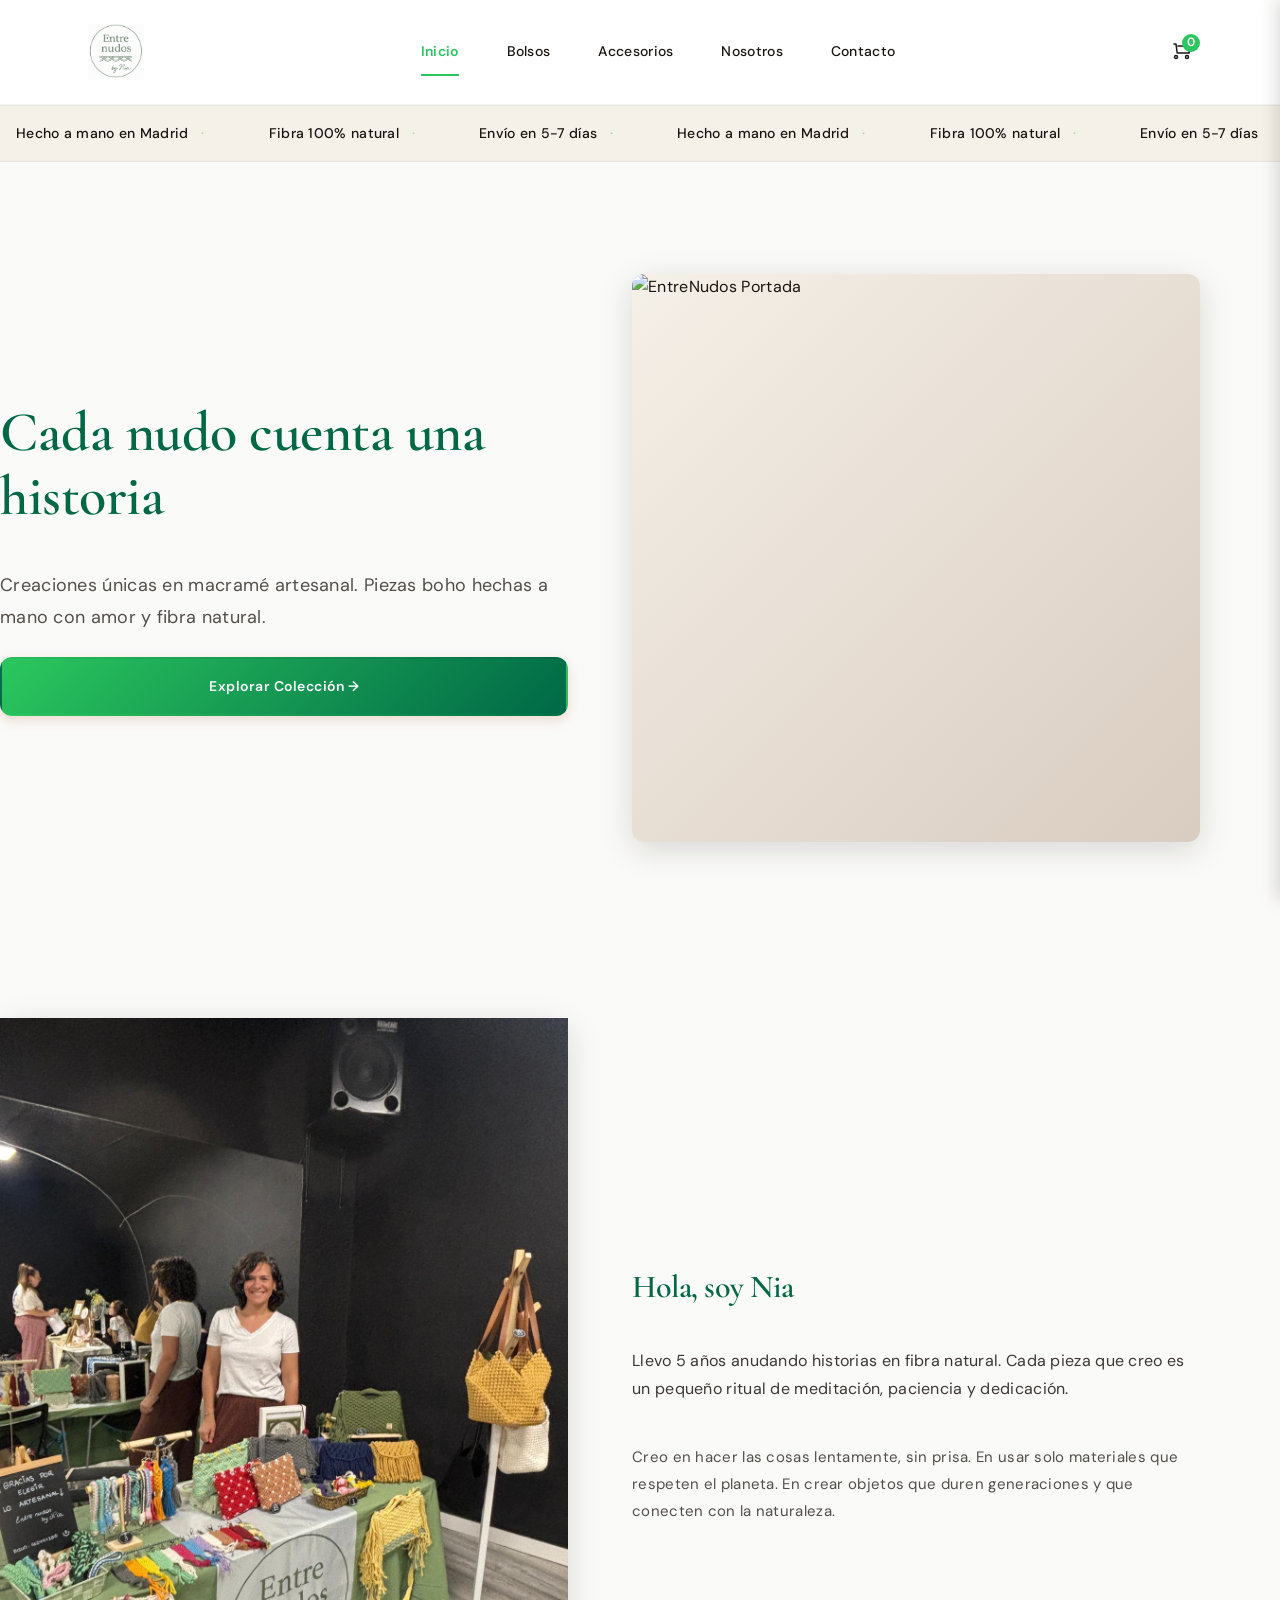
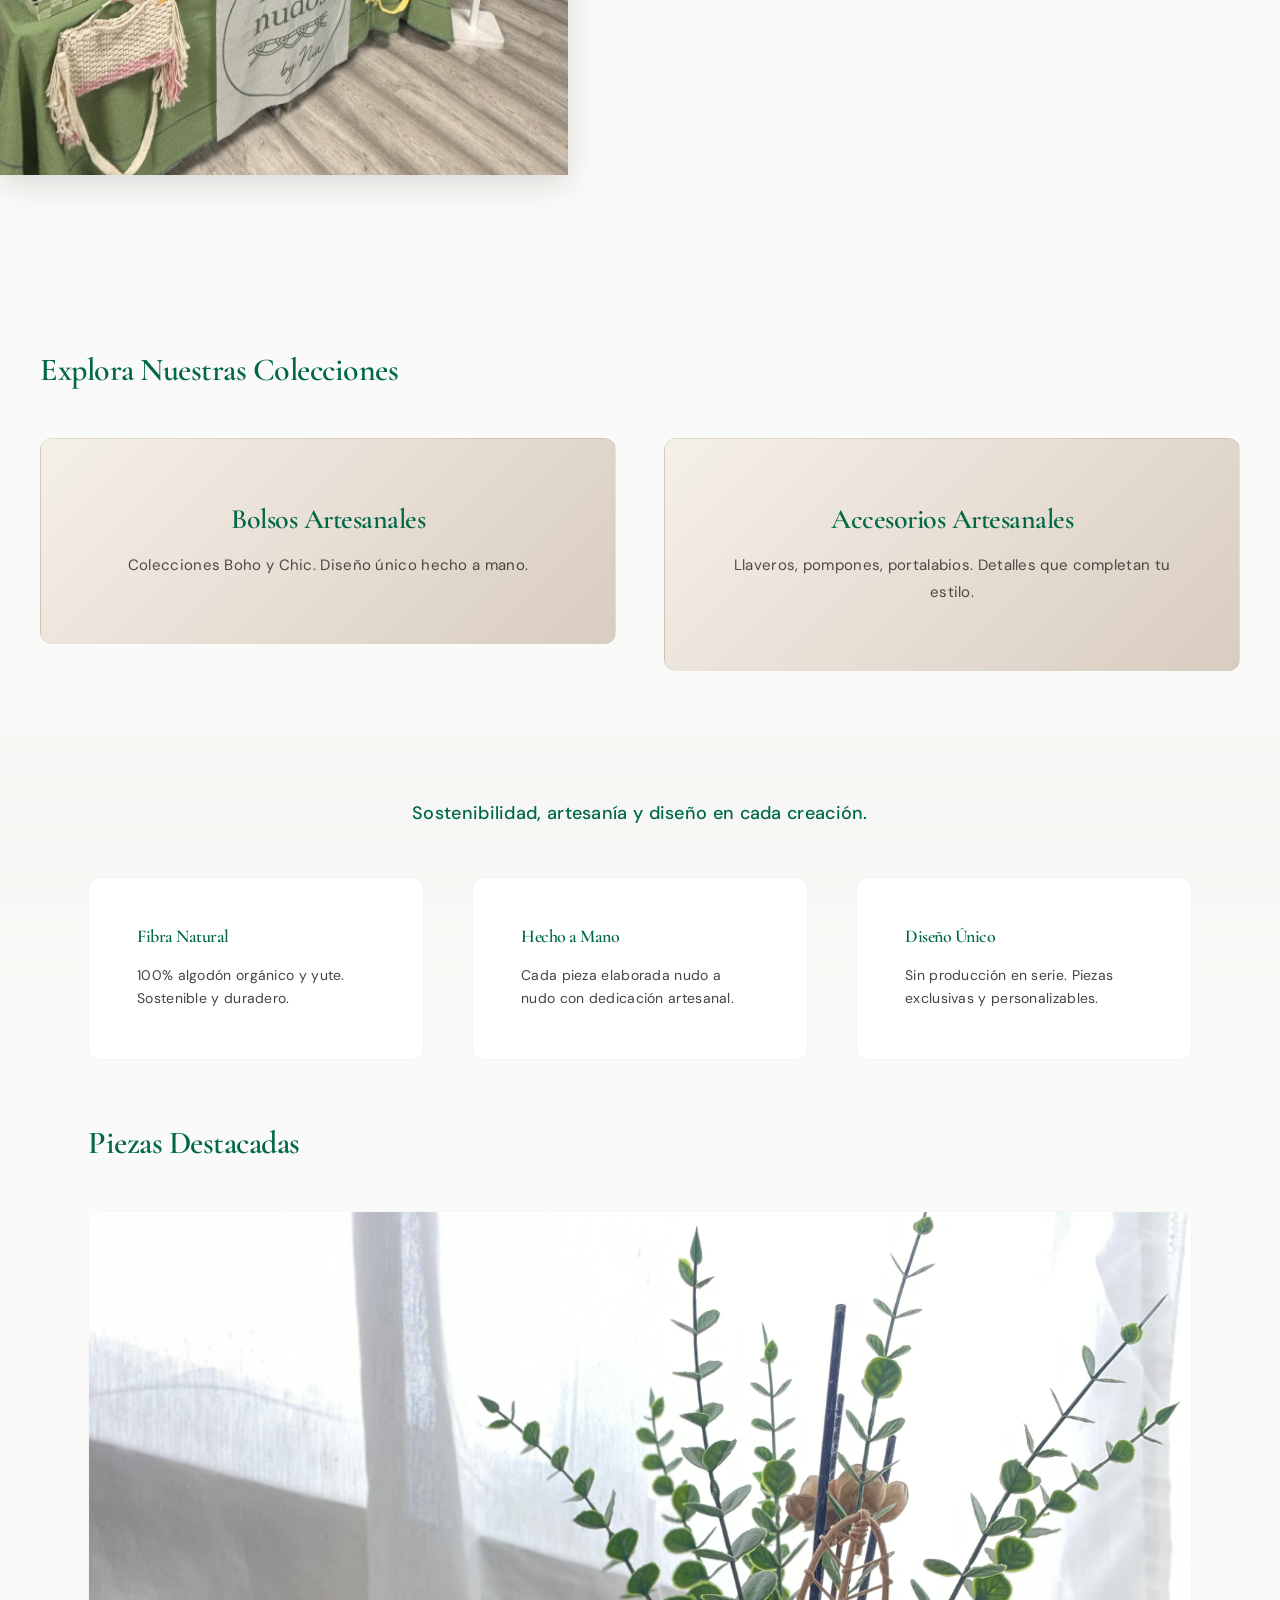
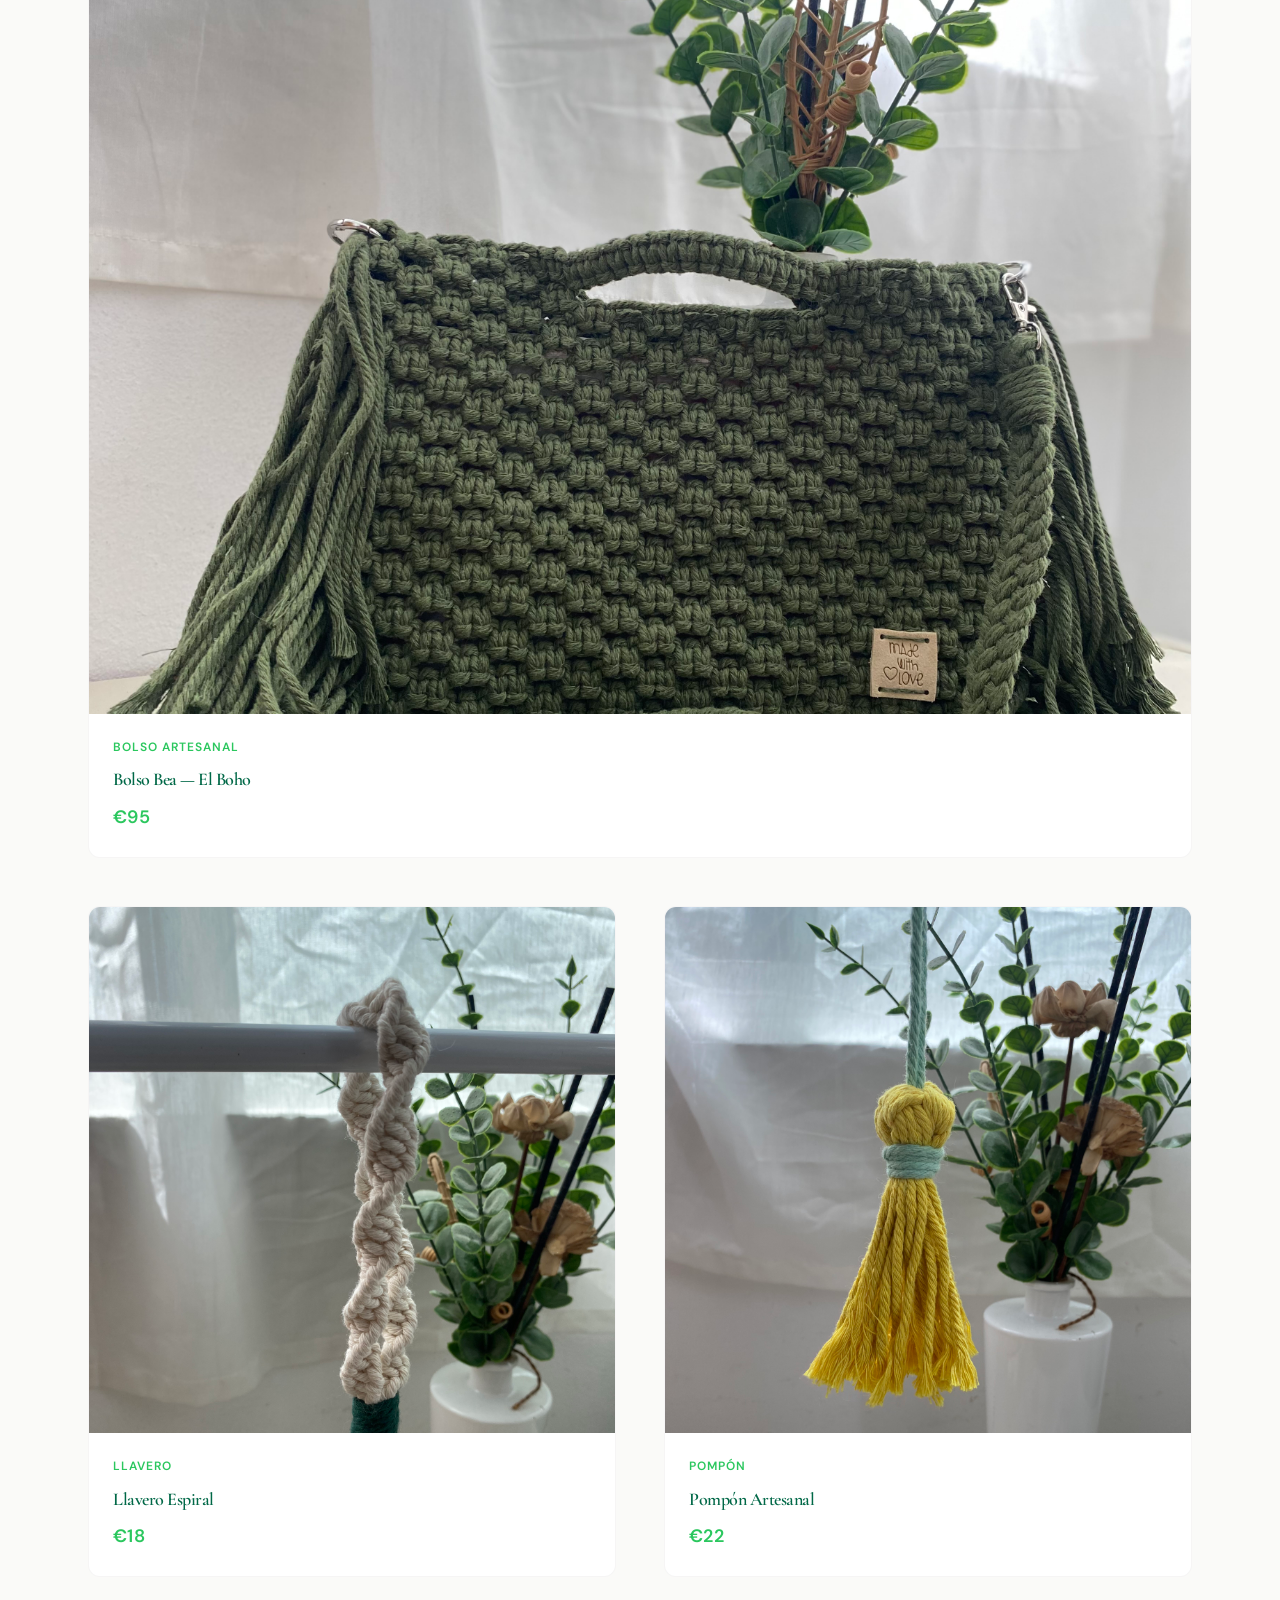
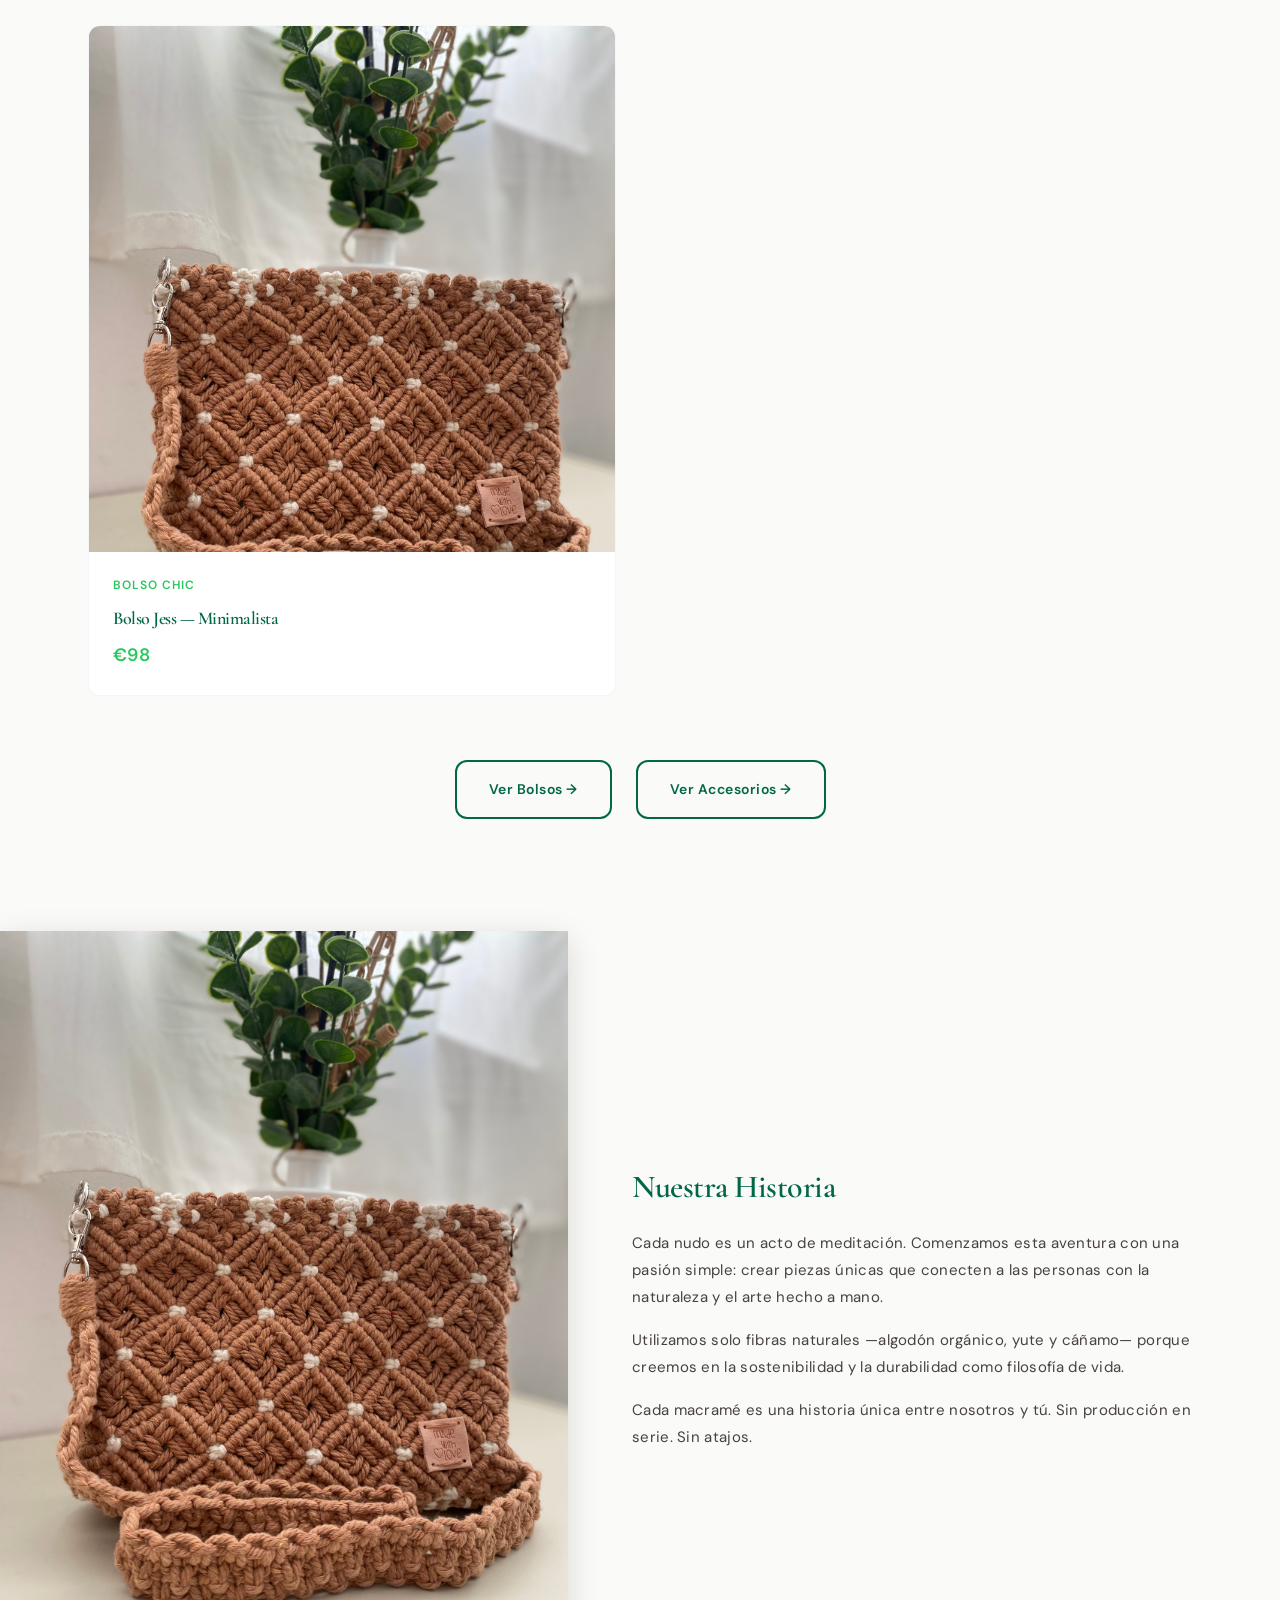
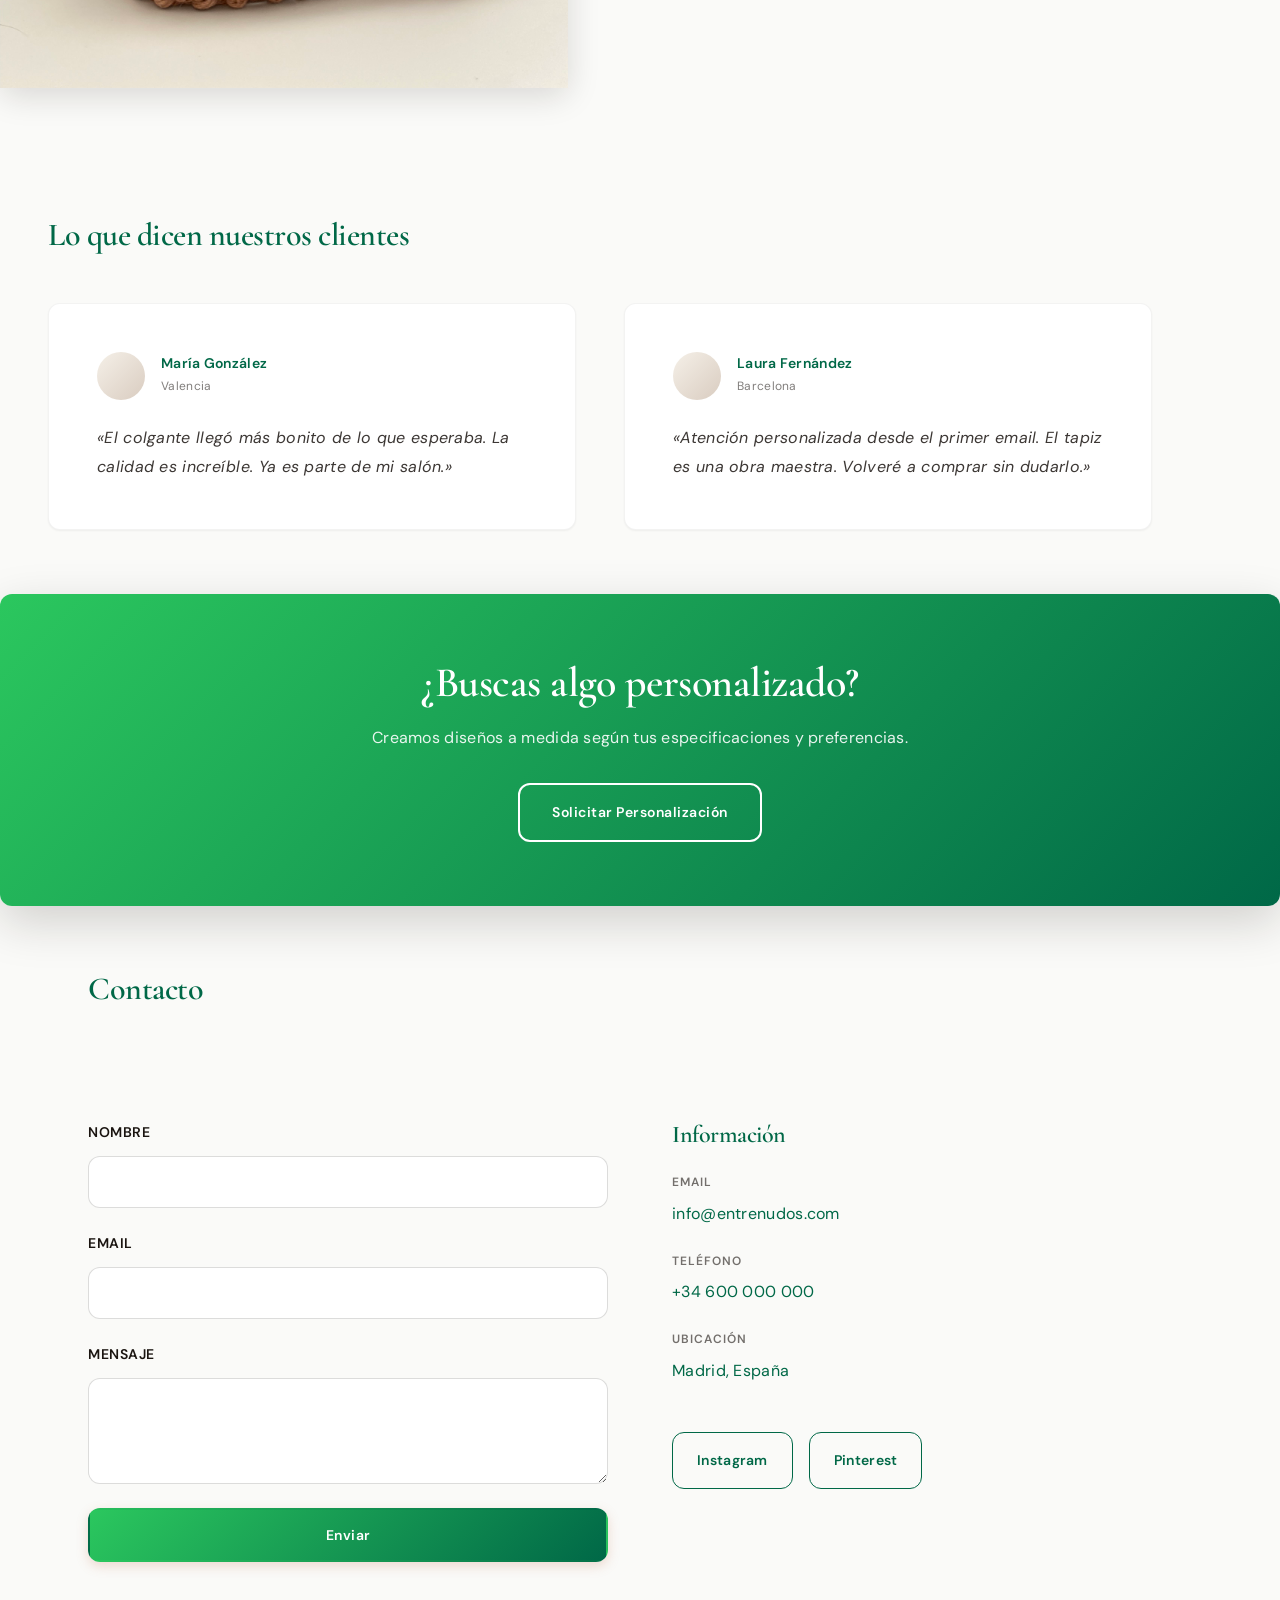
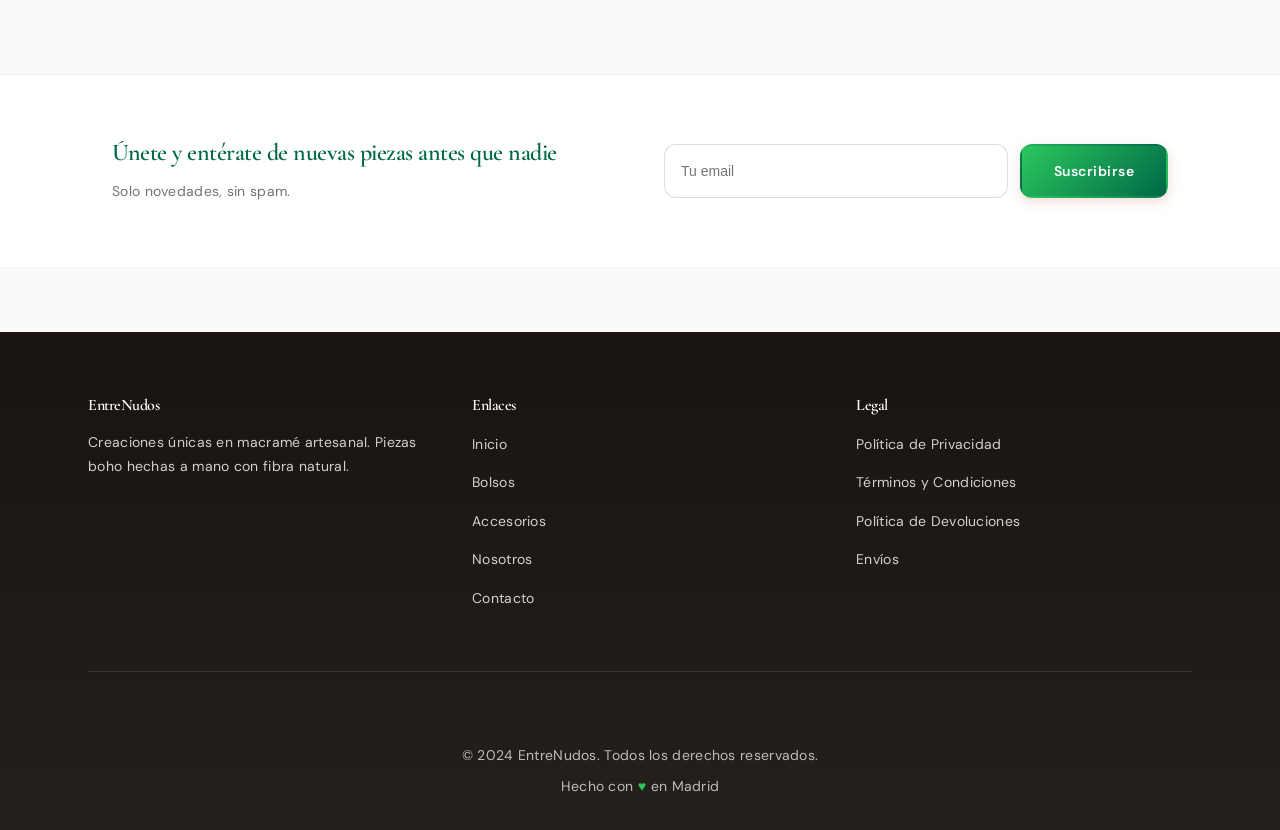
==== index.html @ a597c2f5 "Logo más grande (56px), espaciado izquierda en web, arreglar imágenes de Piezas Destacadas para que " ====
<!DOCTYPE html>
<html lang="es">
<head>
    <meta charset="UTF-8">
    <meta name="viewport" content="width=device-width, initial-scale=1.0">
    <title>EntreNudos — Macramé Artesanal Premium</title>
    <meta name="description" content="Creaciones únicas en macramé artesanal. Piezas boho premium hechas a mano con fibra 100% natural.">
    <meta name="keywords" content="macramé artesanal, boho, colgantes, tapices, decoración, fibra natural">
    <meta property="og:title" content="EntreNudos — Macramé Artesanal">
    <meta property="og:description" content="Piezas únicas de macramé hechas a mano.">
    <link rel="icon" type="image/svg+xml" href="data:image/svg+xml,<svg xmlns='http://www.w3.org/2000/svg' viewBox='0 0 100 100'><text y='75' font-size='75' fill='%237C5C3E'>◉</text></svg>">
    <link rel="stylesheet" href="styles.css">
    <link rel="preconnect" href="https://fonts.googleapis.com">
    <link rel="preconnect" href="https://fonts.gstatic.com" crossorigin>
    <link href="https://fonts.googleapis.com/css2?family=Cormorant+Garamond:wght@600;700&family=DM+Sans:wght@400;500;600&display=swap" rel="stylesheet">
</head>
<body>
    <!-- HEADER -->
    <header class="header">
        <div class="container">
            <div class="header-content">
                <a href="index.html" class="logo"><img src="img/logo1.jpeg" alt="EntreNudos Logo" style="height: 56px; width: auto;"></a>

                <nav class="nav">
                    <a href="index.html" class="nav-link active">Inicio</a>
                    <a href="bolsos.html" class="nav-link">Bolsos</a>
                    <a href="accesorios.html" class="nav-link">Accesorios</a>
                    <a href="nosotros.html" class="nav-link">Nosotros</a>
                    <a href="#contacto" class="nav-link">Contacto</a>
                </nav>

                <div class="header-right">
                    <div class="cart-icon">
                        <svg width="20" height="20" viewBox="0 0 20 20" fill="none" xmlns="http://www.w3.org/2000/svg">
                            <path d="M2 2H4L5.2 11H17L18.7 4H6M5.5 15C5.5 15.8284 4.82843 16.5 4 16.5C3.17157 16.5 2.5 15.8284 2.5 15C2.5 14.1716 3.17157 13.5 4 13.5C4.82843 13.5 5.5 14.1716 5.5 15ZM16.5 15C16.5 15.8284 15.8284 16.5 15 16.5C14.1716 16.5 13.5 15.8284 13.5 15C13.5 14.1716 14.1716 13.5 15 13.5C15.8284 13.5 16.5 14.1716 16.5 15Z" stroke="currentColor" stroke-width="1.5" stroke-linecap="round" stroke-linejoin="round"/>
                        </svg>
                        <span class="cart-count">0</span>
                    </div>
                    <button class="menu-toggle" id="menuToggle">☰</button>
                </div>
            </div>
        </div>
    </header>

    <!-- TRUST STRIP -->
    <div class="trust-strip">
        <div class="trust-content">
            <div class="trust-item">Hecho a mano en Madrid</div>
            <div class="trust-item">Fibra 100% natural</div>
            <div class="trust-item">Envío en 5-7 días</div>
        </div>
    </div>

    <!-- MENÚ MOBILE -->
    <nav class="mobile-menu" id="mobileMenu">
        <a href="index.html" class="mobile-nav-link">Inicio</a>
        <a href="bolsos.html" class="mobile-nav-link">Bolsos</a>
        <a href="accesorios.html" class="mobile-nav-link">Accesorios</a>
        <a href="nosotros.html" class="mobile-nav-link">Nosotros</a>
        <a href="#contacto" class="mobile-nav-link">Contacto</a>
    </nav>

    <!-- HERO -->
    <section class="hero container">
        <div class="hero-content">
            <h1 class="hero-title">Cada nudo cuenta una historia</h1>
            <p class="hero-subtitle">Creaciones únicas en macramé artesanal. Piezas boho hechas a mano con amor y fibra natural.</p>
            <a href="#colecciones" class="btn btn-primary">Explorar Colección →</a>
        </div>
        <div class="hero-image">
            <img src="img/portada.png" alt="EntreNudos Portada" style="width: 100%; height: 100%; object-fit: cover; border-radius: var(--radius-lg);">
        </div>
    </section>

    <!-- ARTESANA PRESENTACIÓN -->
    <section class="artisan-intro container">
        <div class="artisan-image">
            <img src="img/Nia.jpeg" alt="Nia, creadora de EntreNudos">
        </div>
        <div class="artisan-content">
            <h2 style="font-size: 32px; color: var(--brown); margin-bottom: var(--spacing-lg); font-family: 'Cormorant Garamond', serif;">Hola, soy Nia</h2>
            <p style="font-size: 16px; line-height: 1.8; margin-bottom: var(--spacing-lg); color: rgba(26, 20, 16, 0.85);">Llevo 5 años anudando historias en fibra natural. Cada pieza que creo es un pequeño ritual de meditación, paciencia y dedicación.</p>
            <p style="font-size: 15px; line-height: 1.8; color: rgba(26, 20, 16, 0.75);">Creo en hacer las cosas lentamente, sin prisa. En usar solo materiales que respeten el planeta. En crear objetos que duren generaciones y que conecten con la naturaleza.</p>
        </div>
    </section>

    <!-- SELECTOR DE CATEGORÍAS -->
    <section id="colecciones" class="container colecciones-section" style="padding: var(--spacing-3xl) 0;">
        <h2 class="section-title">Explora Nuestras Colecciones</h2>
        <div class="colecciones-grid">
            <!-- BOLSOS -->
            <a href="bolsos.html" style="text-decoration: none;">
                <div style="background: linear-gradient(135deg, var(--cream) 0%, var(--beige) 100%); padding: var(--spacing-3xl); border-radius: var(--radius-lg); text-align: center; transition: var(--transition); cursor: pointer; border: 1px solid rgba(26, 20, 16, 0.05);" onmouseover="this.style.transform='translateY(-8px)'; this.style.boxShadow='var(--shadow-xl)';" onmouseout="this.style.transform='translateY(0)'; this.style.boxShadow='var(--shadow-md)';">
                    <h3 style="font-size: 28px; color: var(--brown); margin-bottom: var(--spacing-md); font-family: 'Cormorant Garamond', serif;">Bolsos Artesanales</h3>
                    <p style="font-size: 15px; color: rgba(26, 20, 16, 0.75); line-height: 1.8;">Colecciones Boho y Chic. Diseño único hecho a mano.</p>
                </div>
            </a>

            <!-- ACCESORIOS -->
            <a href="accesorios.html" style="text-decoration: none;">
                <div style="background: linear-gradient(135deg, var(--cream) 0%, var(--beige) 100%); padding: var(--spacing-3xl); border-radius: var(--radius-lg); text-align: center; transition: var(--transition); cursor: pointer; border: 1px solid rgba(26, 20, 16, 0.05);" onmouseover="this.style.transform='translateY(-8px)'; this.style.boxShadow='var(--shadow-xl)';" onmouseout="this.style.transform='translateY(0)'; this.style.boxShadow='var(--shadow-md)';">
                    <h3 style="font-size: 28px; color: var(--brown); margin-bottom: var(--spacing-md); font-family: 'Cormorant Garamond', serif;">Accesorios Artesanales</h3>
                    <p style="font-size: 15px; color: rgba(26, 20, 16, 0.75); line-height: 1.8;">Llaveros, pompones, portalabios. Detalles que completan tu estilo.</p>
                </div>
            </a>
        </div>
    </section>

    <!-- VALORES -->
    <section class="values">
        <div class="container">
            <p class="values-intro">Sostenibilidad, artesanía y diseño en cada creación.</p>
            <div class="values-grid">
                <div class="value-card">
                    <h3>Fibra Natural</h3>
                    <p>100% algodón orgánico y yute. Sostenible y duradero.</p>
                </div>
                <div class="value-card">
                    <h3>Hecho a Mano</h3>
                    <p>Cada pieza elaborada nudo a nudo con dedicación artesanal.</p>
                </div>
                <div class="value-card">
                    <h3>Diseño Único</h3>
                    <p>Sin producción en serie. Piezas exclusivas y personalizables.</p>
                </div>
            </div>
        </div>
    </section>

    <!-- PRODUCTOS DESTACADOS -->
    <section class="container">
        <h2 class="section-title">Piezas Destacadas</h2>

        <div class="products-grid asymmetric">
            <div class="product-card" data-category="bolsos" data-product-url="producto.html?id=bea" data-product-id="bolso-bea" data-variant-id="natural">
                <div class="product-image">
                    <img src="img/Bolso Boho/Bolso Bea/IMG_0627.jpeg" alt="Bolso Bea">
                    <div class="product-image-overlay">
                        <button class="quick-add-btn">+</button>
                    </div>
                </div>
                <div class="product-info">
                    <p class="product-category">Bolso Artesanal</p>
                    <h3 class="product-title">Bolso Bea — El Boho</h3>
                    <p class="product-price">€95</p>
                </div>
            </div>

            <div class="product-card" data-category="llaveros" data-product-url="producto.html?id=llavero-1" data-product-id="llavero-espiral" data-variant-id="natural">
                <div class="product-image">
                    <img src="img/Llaveros/llavero espiral/IMG_0958.jpeg" alt="Llavero Espiral">
                    <div class="product-image-overlay">
                        <button class="quick-add-btn">+</button>
                    </div>
                </div>
                <div class="product-info">
                    <p class="product-category">Llavero</p>
                    <h3 class="product-title">Llavero Espiral</h3>
                    <p class="product-price">€18</p>
                </div>
            </div>

            <div class="product-card" data-category="pompones" data-product-url="producto.html?id=pompon-1" data-product-id="pompon-artesanal" data-variant-id="natural">
                <div class="product-image">
                    <img src="img/Pompones/IMG_0981.jpeg" alt="Pompón Artesanal">
                    <div class="product-image-overlay">
                        <button class="quick-add-btn">+</button>
                    </div>
                </div>
                <div class="product-info">
                    <p class="product-category">Pompón</p>
                    <h3 class="product-title">Pompón Artesanal</h3>
                    <p class="product-price">€22</p>
                </div>
            </div>

            <div class="product-card" data-category="bolsos" data-product-url="producto.html?id=jess" data-product-id="bolso-jess" data-variant-id="natural">
                <div class="product-image">
                    <img src="img/Bolso Chic/Bolso Jess/IMG_0711.jpeg" alt="Bolso Jess">
                    <div class="product-image-overlay">
                        <button class="quick-add-btn">+</button>
                    </div>
                </div>
                <div class="product-info">
                    <p class="product-category">Bolso Chic</p>
                    <h3 class="product-title">Bolso Jess — Minimalista</h3>
                    <p class="product-price">€98</p>
                </div>
            </div>
        </div>

        <div style="display: flex; gap: var(--spacing-lg); justify-content: center; margin-top: var(--spacing-3xl); flex-wrap: wrap;">
            <a href="bolsos.html" class="btn btn-secondary">Ver Bolsos →</a>
            <a href="accesorios.html" class="btn btn-secondary">Ver Accesorios →</a>
        </div>
    </section>

    <!-- HISTORIA -->
    <section class="history-section container">
        <div class="history-image">
            <img src="img/Bolso Chic/Bolso Jess/IMG_0711.jpeg" alt="Historia de EntreNudos">
        </div>
        <div>
            <h2 style="font-size: 32px; color: var(--brown); margin-bottom: var(--spacing-lg); font-family: 'Cormorant Garamond', serif;">Nuestra Historia</h2>
            <p style="font-size: 15px; line-height: 1.8; margin-bottom: var(--spacing-md);">Cada nudo es un acto de meditación. Comenzamos esta aventura con una pasión simple: crear piezas únicas que conecten a las personas con la naturaleza y el arte hecho a mano.</p>
            <p style="font-size: 15px; line-height: 1.8; margin-bottom: var(--spacing-md);">Utilizamos solo fibras naturales —algodón orgánico, yute y cáñamo— porque creemos en la sostenibilidad y la durabilidad como filosofía de vida.</p>
            <p style="font-size: 15px; line-height: 1.8;">Cada macramé es una historia única entre nosotros y tú. Sin producción en serie. Sin atajos.</p>
        </div>
    </section>

    <!-- TESTIMONIOS -->
    <section class="container" style="margin: var(--spacing-3xl) 0;">
        <h2 style="font-size: 32px; color: var(--brown); text-align: left; margin-bottom: var(--spacing-2xl); font-family: 'Cormorant Garamond', serif;">Lo que dicen nuestros clientes</h2>
        <div class="testimonials-section">
            <div class="testimonial-card">
                <div class="testimonial-header">
                    <div class="testimonial-photo"></div>
                    <div>
                        <p class="testimonial-author">María González</p>
                        <p class="testimonial-location">Valencia</p>
                    </div>
                </div>
                <p class="testimonial-text">«El colgante llegó más bonito de lo que esperaba. La calidad es increíble. Ya es parte de mi salón.»</p>
            </div>
            <div class="testimonial-card">
                <div class="testimonial-header">
                    <div class="testimonial-photo"></div>
                    <div>
                        <p class="testimonial-author">Laura Fernández</p>
                        <p class="testimonial-location">Barcelona</p>
                    </div>
                </div>
                <p class="testimonial-text">«Atención personalizada desde el primer email. El tapiz es una obra maestra. Volveré a comprar sin dudarlo.»</p>
            </div>
        </div>
    </section>

    <!-- CTA PERSONALIZACIÓN -->
    <section class="cta-banner">
        <div class="container">
            <h2>¿Buscas algo personalizado?</h2>
            <p>Creamos diseños a medida según tus especificaciones y preferencias.</p>
            <a href="#contacto" class="btn btn-secondary-outline" style="border-color: white; color: white;">Solicitar Personalización</a>
        </div>
    </section>

    <!-- CONTACTO -->
    <section id="contacto" class="container">
        <h2 class="section-title" style="margin-top: var(--spacing-3xl);">Contacto</h2>

        <div class="contact-section">
            <form class="contact-form" onsubmit="event.preventDefault(); showToast('Mensaje enviado correctamente ✓');">
                <div class="form-group">
                    <label class="form-label">Nombre</label>
                    <input type="text" class="form-input" required>
                </div>
                <div class="form-group">
                    <label class="form-label">Email</label>
                    <input type="email" class="form-input" required>
                </div>
                <div class="form-group">
                    <label class="form-label">Mensaje</label>
                    <textarea class="form-textarea" rows="4" required></textarea>
                </div>
                <button type="submit" class="btn btn-primary" style="width: 100%;">Enviar</button>
            </form>

            <div class="contact-info">
                <h3>Información</h3>

                <div class="info-item">
                    <p class="info-label">Email</p>
                    <p class="info-value"><a href="mailto:info@entrenudos.com">info@entrenudos.com</a></p>
                </div>

                <div class="info-item">
                    <p class="info-label">Teléfono</p>
                    <p class="info-value"><a href="tel:+34600000000">+34 600 000 000</a></p>
                </div>

                <div class="info-item">
                    <p class="info-label">Ubicación</p>
                    <p class="info-value">Madrid, España</p>
                </div>

                <div class="social-links">
                    <a href="https://instagram.com" target="_blank" rel="noopener">Instagram</a>
                    <a href="https://pinterest.com" target="_blank" rel="noopener">Pinterest</a>
                </div>
            </div>
        </div>
    </section>

    <!-- EMAIL CAPTATION -->
    <section class="newsletter-section">
        <div class="container">
            <div class="newsletter-content">
                <div>
                    <h3 class="newsletter-title">Únete y entérate de nuevas piezas antes que nadie</h3>
                    <p class="newsletter-subtitle">Solo novedades, sin spam.</p>
                </div>
                <form class="newsletter-form" onsubmit="event.preventDefault(); showToast('¡Suscripción confirmada!');">
                    <input type="email" placeholder="Tu email" required class="newsletter-input">
                    <button type="submit" class="btn btn-primary">Suscribirse</button>
                </form>
            </div>
        </div>
    </section>

    <!-- FOOTER -->
    <footer class="footer">
        <div class="container">
            <div class="footer-content">
                <div class="footer-section">
                    <h4>EntreNudos</h4>
                    <p>Creaciones únicas en macramé artesanal. Piezas boho hechas a mano con fibra natural.</p>
                </div>
                <div class="footer-section">
                    <h4>Enlaces</h4>
                    <ul>
                        <li><a href="index.html">Inicio</a></li>
                        <li><a href="bolsos.html">Bolsos</a></li>
                        <li><a href="accesorios.html">Accesorios</a></li>
                        <li><a href="nosotros.html">Nosotros</a></li>
                        <li><a href="#contacto">Contacto</a></li>
                    </ul>
                </div>
                <div class="footer-section">
                    <h4>Legal</h4>
                    <ul>
                        <li><a href="#">Política de Privacidad</a></li>
                        <li><a href="#">Términos y Condiciones</a></li>
                        <li><a href="#">Política de Devoluciones</a></li>
                        <li><a href="#">Envíos</a></li>
                    </ul>
                </div>
            </div>
            <div class="footer-bottom">
                <p>&copy; 2024 EntreNudos. Todos los derechos reservados.</p>
                <p>Hecho con <span style="color: var(--terracota);">♥</span> en Madrid</p>
            </div>
        </div>
    </footer>

    <!-- CART DRAWER -->
    <div class="cart-drawer">
        <div class="cart-header">
            <h3>Tu Carrito</h3>
            <button class="cart-close">✕</button>
        </div>
        <div class="cart-items"></div>
        <div class="cart-footer">
            <div class="cart-total"><span>Total</span><span>€0.00</span></div>
            <button class="btn btn-primary">Ir al checkout</button>
        </div>
    </div>



    <script src="script.js"></script>
</body>
</html>
---- styles.css ----
/* ==========================================
   ENTREUDOS PREMIUM — DESIGN SYSTEM v2
   MODERN • ELEGANT • BOHO 2.0
   ========================================== */

:root {
    /* Paleta moderna mejorada - Verde Premium */
    --bg: #FAFAF8;                    /* Off-white more refined */
    --ink: #1A1410;                   /* Deeper, richer black */
    --brown: #006847;                 /* Verde principal sostenible */
    --brown-light: #00845F;           /* Verde más claro */
    --terracota: #2BC75E;             /* Verde brillante para acentos */
    --sage: #007D54;                  /* Verde refinado */
    --sage-dark: #005C3F;             /* Verde oscuro */
    --cream: #F5F0E8;                 /* Premium cream */
    --beige: #D9CCC0;                 /* More sophisticated beige */
    --accent: #2BC75E;                /* Modern accent (green) */
    --white: #FFFFFF;

    /* Gradients */
    --grad-warm: linear-gradient(135deg, #2BC75E 0%, #006847 100%);
    --grad-subtle: linear-gradient(180deg, rgba(255,255,255,0.3) 0%, rgba(255,255,255,0) 100%);

    /* Spacing system */
    --spacing-xs: 8px;
    --spacing-sm: 12px;
    --spacing-md: 16px;
    --spacing-lg: 24px;
    --spacing-xl: 32px;
    --spacing-2xl: 48px;
    --spacing-3xl: 64px;

    /* Typography */
    --font-size-xs: 12px;
    --font-size-sm: 14px;
    --font-size-base: 16px;
    --font-size-lg: 18px;
    --font-size-xl: 24px;
    --font-size-2xl: 32px;
    --font-size-3xl: 42px;
    --font-size-4xl: 56px;

    /* Effects */
    --radius: 8px;
    --radius-lg: 12px;
    --shadow-sm: 0 1px 2px rgba(26, 20, 16, 0.05);
    --shadow: 0 2px 8px rgba(26, 20, 16, 0.1);
    --shadow-md: 0 4px 16px rgba(26, 20, 16, 0.12);
    --shadow-lg: 0 8px 32px rgba(26, 20, 16, 0.15);
    --shadow-xl: 0 16px 48px rgba(26, 20, 16, 0.18);

    /* Transitions */
    --transition: all 0.35s cubic-bezier(0.23, 1, 0.320, 1);
    --transition-fast: all 0.2s cubic-bezier(0.23, 1, 0.320, 1);
    --transition-slow: all 0.5s cubic-bezier(0.23, 1, 0.320, 1);
}

/* ==========================================
   RESET & BASE
   ========================================== */

* {
    margin: 0;
    padding: 0;
    box-sizing: border-box;
}

html, body {
    width: 100%;
    overflow-x: hidden;
}

html {
    scroll-behavior: smooth;
}

body {
    font-family: 'DM Sans', -apple-system, BlinkMacSystemFont, 'Segoe UI', sans-serif;
    font-size: var(--font-size-base);
    color: var(--ink);
    background-color: var(--bg);
    line-height: 1.65;
    letter-spacing: 0.3px;
}

h1, h2, h3, h4, h5, h6 {
    font-family: 'Cormorant Garamond', serif;
    font-weight: 600;
    line-height: 1.2;
    letter-spacing: -0.5px;
}

h1 { font-size: var(--font-size-4xl); }
h2 { font-size: var(--font-size-3xl); }
h3 { font-size: var(--font-size-xl); }

.section-title {
    font-size: var(--font-size-2xl);
    color: var(--brown);
    text-align: left;
    margin-bottom: var(--spacing-2xl);
    font-family: 'Cormorant Garamond', serif;
}

p {
    color: rgba(26, 20, 16, 0.8);
}

a {
    color: var(--brown);
    text-decoration: none;
    transition: var(--transition-fast);
    position: relative;
}

a:hover {
    color: var(--terracota);
}

button {
    cursor: pointer;
    border: none;
    font-family: inherit;
    transition: var(--transition-fast);
}

img {
    max-width: 100%;
    height: auto;
    display: block;
    width: 100%;
}

.container {
    max-width: 1200px;
    margin: 0 auto;
    padding: 0 var(--spacing-2xl);
    width: 100%;
    box-sizing: border-box;
}

@media (max-width: 768px) {
    .container {
        padding: 0 var(--spacing-md);
    }
}

/* ==========================================
   HEADER & NAVIGATION
   ========================================== */

.header {
    background: var(--white);
    padding: var(--spacing-lg) 0;
    position: sticky;
    top: 0;
    z-index: 100;
    transition: var(--transition-fast);
    border-bottom: 1px solid rgba(26, 20, 16, 0.04);
}

.header.scrolled {
    box-shadow: var(--shadow-md);
    padding: var(--spacing-md) 0;
}

.header-content {
    display: flex;
    justify-content: space-between;
    align-items: center;
    gap: var(--spacing-lg);
}

.logo {
    font-family: 'Cormorant Garamond', serif;
    font-size: var(--font-size-2xl);
    font-weight: 700;
    color: var(--brown);
    letter-spacing: 2px;
    transition: var(--transition-fast);
    display: inline-flex;
    align-items: center;
}

.logo img {
    height: 56px;
    width: auto;
}

.logo:hover {
    color: var(--terracota);
    transform: scale(1.05);
}

.nav {
    display: flex;
    gap: var(--spacing-2xl);
    align-items: center;
}

.nav-link {
    font-size: var(--font-size-sm);
    font-weight: 500;
    color: var(--ink);
    position: relative;
    padding: var(--spacing-xs) 0;
}

.nav-link::after {
    content: '';
    position: absolute;
    bottom: -4px;
    left: 0;
    width: 0;
    height: 2px;
    background: var(--terracota);
    transition: width 0.3s ease;
}

.nav-link:hover::after,
.nav-link.active::after {
    width: 100%;
}

.nav-link.active {
    color: var(--terracota);
    font-weight: 600;
}

.header-right {
    display: flex;
    gap: var(--spacing-lg);
    align-items: center;
}

.cart-icon {
    display: flex;
    align-items: center;
    cursor: pointer;
    position: relative;
    transition: var(--transition-fast);
    color: var(--ink);
}

.cart-icon svg {
    width: 20px;
    height: 20px;
    stroke: currentColor;
}

.cart-icon:hover {
    color: var(--terracota);
    transform: scale(1.1);
}

.cart-count {
    position: absolute;
    top: -8px;
    right: -8px;
    background: var(--terracota);
    color: white;
    font-size: var(--font-size-xs);
    width: 18px;
    height: 18px;
    border-radius: 50%;
    display: flex;
    align-items: center;
    justify-content: center;
    font-weight: 600;
}

.menu-toggle {
    display: none;
    font-size: var(--font-size-xl);
    background: none;
    color: var(--ink);
}

/* ==========================================
   TRUST STRIP
   ========================================== */

.trust-strip {
    background: var(--cream);
    padding: var(--spacing-md) 0;
    overflow: hidden;
    border-top: 1px solid rgba(26, 20, 16, 0.05);
    border-bottom: 1px solid rgba(26, 20, 16, 0.05);
}

.trust-content {
    display: flex;
    gap: var(--spacing-2xl);
    animation: scroll-left-trust 15s linear infinite;
    width: fit-content;
}

.trust-item {
    font-size: var(--font-size-sm);
    color: var(--ink);
    white-space: nowrap;
    font-weight: 500;
    letter-spacing: 0.3px;
    position: relative;
    padding: 0 var(--spacing-md);
}

.trust-item:not(:last-child)::after {
    content: '·';
    position: absolute;
    right: 0;
    color: var(--terracota);
    opacity: 0.5;
}

@keyframes scroll-left-trust {
    0% { transform: translateX(0); }
    100% { transform: translateX(-50%); }
}

@keyframes scroll-left {
    0% { transform: translateX(0); }
    100% { transform: translateX(-50%); }
}

/* ==========================================
   MOBILE MENU
   ========================================== */

.mobile-menu {
    position: fixed;
    top: 0;
    left: 0;
    right: 0;
    background: var(--white);
    flex-direction: column;
    gap: var(--spacing-md);
    padding: var(--spacing-lg);
    box-shadow: var(--shadow-lg);
    z-index: 99;
    max-height: 0;
    overflow: hidden;
    transition: max-height 0.3s ease;
}

.mobile-menu.active {
    max-height: 300px;
}

.mobile-nav-link {
    font-size: var(--font-size-lg);
    color: var(--ink);
    font-weight: 500;
    padding: var(--spacing-sm) 0;
}

/* ==========================================
   COLECCIONES GRID
   ========================================== */

.colecciones-grid {
    display: grid;
    grid-template-columns: repeat(2, 1fr);
    gap: var(--spacing-2xl);
}

@media (max-width: 768px) {
    .colecciones-grid {
        grid-template-columns: 1fr;
    }
}

/* ==========================================
   ARTISAN INTRO
   ========================================== */

.artisan-intro {
    display: grid;
    grid-template-columns: 1fr 1fr;
    gap: var(--spacing-3xl);
    align-items: center;
    padding: var(--spacing-3xl) 0;
    margin: var(--spacing-2xl) 0;
}

.artisan-image {
    aspect-ratio: 1;
    background: linear-gradient(135deg, var(--cream) 0%, var(--beige) 100%);
    border-radius: var(--radius-lg);
    box-shadow: var(--shadow-lg);
    display: flex;
    align-items: center;
    justify-content: center;
}

.artisan-content {
    display: flex;
    flex-direction: column;
    gap: var(--spacing-md);
}

@media (max-width: 1024px) {
    .artisan-intro {
        grid-template-columns: 1fr;
    }
}

/* ==========================================
   HERO SECTION
   ========================================== */

.hero {
    display: grid;
    grid-template-columns: 1fr 1fr;
    gap: var(--spacing-3xl);
    align-items: center;
    padding: var(--spacing-3xl) 0;
    margin: var(--spacing-2xl) 0;
}

.hero-content {
    display: flex;
    flex-direction: column;
    gap: var(--spacing-lg);
}

.hero-title {
    font-size: var(--font-size-4xl);
    color: var(--brown);
    line-height: 1.15;
    margin-bottom: var(--spacing-md);
}

.hero-subtitle {
    font-size: var(--font-size-lg);
    color: rgba(26, 20, 16, 0.75);
    line-height: 1.8;
}

.hero-image {
    background: linear-gradient(135deg, var(--cream) 0%, var(--beige) 100%);
    border-radius: var(--radius-lg);
    aspect-ratio: 1;
    display: flex;
    align-items: center;
    justify-content: center;
    box-shadow: var(--shadow-lg);
}

.placeholder {
    color: var(--ink);
    opacity: 0.4;
    font-size: var(--font-size-sm);
    text-align: center;
}

/* ==========================================
   BUTTONS
   ========================================== */

.btn {
    padding: var(--spacing-md) var(--spacing-xl);
    border-radius: var(--radius-lg);
    font-size: var(--font-size-sm);
    font-weight: 600;
    letter-spacing: 0.5px;
    transition: var(--transition-fast);
    display: inline-flex;
    align-items: center;
    justify-content: center;
    gap: var(--spacing-sm);
    cursor: pointer;
    border: 2px solid transparent;
}

.btn-primary {
    background: var(--grad-warm);
    color: var(--white);
    box-shadow: 0 4px 12px rgba(201, 120, 88, 0.25);
}

.btn-primary:hover {
    transform: translateY(-2px);
    box-shadow: 0 8px 24px rgba(201, 120, 88, 0.35);
}

.btn-primary:active {
    transform: translateY(0);
}

.btn-secondary {
    background: transparent;
    color: var(--brown);
    border-color: var(--brown);
}

.btn-secondary:hover {
    background: var(--brown);
    color: var(--white);
    transform: scale(1.02);
}

.btn-secondary-outline {
    background: transparent;
    color: var(--brown);
    border: 2px solid var(--brown);
}

.btn-secondary-outline:hover {
    background: var(--brown);
    color: var(--white);
}

/* ==========================================
   VALUES SECTION
   ========================================== */

.values {
    background: linear-gradient(180deg, rgba(122, 139, 111, 0.03) 0%, transparent 100%);
    padding: var(--spacing-3xl) 0;
}

.values-intro {
    text-align: center;
    font-size: var(--font-size-lg);
    color: var(--brown);
    margin-bottom: var(--spacing-2xl);
    font-weight: 500;
}

.values-grid {
    display: grid;
    grid-template-columns: repeat(3, 1fr);
    gap: var(--spacing-2xl);
}

.value-card {
    text-align: left;
    padding: var(--spacing-2xl);
    border-radius: var(--radius-lg);
    background: var(--white);
    transition: var(--transition);
    border: 1px solid rgba(26, 20, 16, 0.05);
    display: flex;
    flex-direction: column;
    gap: var(--spacing-md);
}

.value-card:hover {
    transform: translateY(-8px);
    box-shadow: var(--shadow-xl);
    border-color: rgba(201, 120, 88, 0.2);
}

.value-card h3 {
    color: var(--brown);
    margin: 0;
    font-size: var(--font-size-lg);
}

.value-card p {
    font-size: var(--font-size-sm);
    line-height: 1.7;
    margin: 0;
    color: rgba(26, 20, 16, 0.8);
}

.value-icon {
    font-size: 48px;
    display: inline-block;
    animation: float-icon 3s ease-in-out infinite;
}

.value-card:nth-child(1) .value-icon { animation-delay: 0s; }
.value-card:nth-child(2) .value-icon { animation-delay: 0.2s; }
.value-card:nth-child(3) .value-icon { animation-delay: 0.4s; }
.value-card:nth-child(4) .value-icon { animation-delay: 0.6s; }
.value-card:nth-child(5) .value-icon { animation-delay: 0.8s; }
.value-card:nth-child(6) .value-icon { animation-delay: 1s; }

.value-card:hover .value-icon {
    animation: float-icon-hover 0.6s ease-in-out forwards;
}

@keyframes float-icon {
    0%, 100% { transform: translateY(0) scale(1); }
    50% { transform: translateY(-8px) scale(1.05); }
}

@keyframes float-icon-hover {
    0% { transform: translateY(0) scale(1) rotate(0deg); }
    50% { transform: translateY(-12px) scale(1.12) rotate(10deg); }
    100% { transform: translateY(0) scale(1) rotate(0deg); }
}

/* ==========================================
   PRODUCTS GRID
   ========================================== */

.products-grid {
    display: grid;
    grid-template-columns: repeat(auto-fill, minmax(280px, 1fr));
    gap: var(--spacing-2xl);
}

.products-grid.asymmetric {
    grid-template-columns: repeat(2, 1fr);
}

.products-grid.asymmetric .product-card:first-child {
    grid-column: span 2;
    grid-row: span 2;
}

.product-card {
    cursor: pointer;
    transition: var(--transition);
    background: var(--white);
    border-radius: var(--radius-lg);
    overflow: hidden;
    border: 1px solid rgba(26, 20, 16, 0.04);
}

.product-card:hover {
    transform: translateY(-6px);
    box-shadow: var(--shadow-xl);
    border-color: rgba(201, 120, 88, 0.15);
}

.product-image {
    position: relative;
    width: 100%;
    aspect-ratio: 1;
    background: linear-gradient(135deg, var(--cream) 0%, var(--beige) 100%);
    overflow: hidden;
}

.product-image-overlay {
    position: absolute;
    inset: 0;
    background: rgba(26, 20, 16, 0.3);
    opacity: 0;
    display: flex;
    align-items: center;
    justify-content: center;
    transition: var(--transition-fast);
    backdrop-filter: blur(4px);
}

.product-card:hover .product-image-overlay {
    opacity: 1;
}

.quick-add-btn {
    background: var(--white);
    width: 48px;
    height: 48px;
    border-radius: 50%;
    font-size: var(--font-size-xl);
    color: var(--brown);
    display: flex;
    align-items: center;
    justify-content: center;
    box-shadow: 0 4px 12px rgba(26, 20, 16, 0.2);
    transition: var(--transition-fast);
    transform: scale(0.8);
    opacity: 0;
    position: relative;
}

.product-card:hover .quick-add-btn {
    opacity: 1;
    animation: popIn 0.4s cubic-bezier(0.34, 1.56, 0.64, 1);
}

.quick-add-btn:hover {
    background: var(--terracota);
    color: var(--white);
    transform: scale(1.15);
    box-shadow: 0 8px 20px rgba(201, 120, 88, 0.3);
    animation: none;
}

@keyframes popIn {
    0% {
        opacity: 0;
        transform: scale(0.4) rotate(-180deg);
    }
    100% {
        opacity: 1;
        transform: scale(1) rotate(0);
    }
}

.product-info {
    padding: var(--spacing-lg);
}

.product-category {
    font-size: var(--font-size-xs);
    color: var(--terracota);
    font-weight: 600;
    text-transform: uppercase;
    letter-spacing: 1px;
    margin-bottom: var(--spacing-sm);
}

.product-title {
    font-size: var(--font-size-lg);
    color: var(--brown);
    margin-bottom: var(--spacing-sm);
    font-weight: 600;
}

.product-price {
    font-size: var(--font-size-lg);
    color: var(--terracota);
    font-weight: 600;
}

/* ==========================================
   PRODUCT PAGE
   ========================================== */

.product-page {
    display: grid;
    grid-template-columns: 1fr 1fr;
    gap: var(--spacing-3xl);
    align-items: start;
    padding: var(--spacing-3xl) 0;
}

.product-gallery {
    display: flex;
    gap: var(--spacing-lg);
}

.main-image {
    flex: 1;
    aspect-ratio: 1;
    background: linear-gradient(135deg, var(--cream) 0%, var(--beige) 100%);
    border-radius: var(--radius-lg);
    overflow: hidden;
    box-shadow: var(--shadow-md);
}

.main-image img {
    width: 100%;
    height: 100%;
    object-fit: cover;
}

.thumbnails {
    display: flex;
    flex-direction: column;
    gap: var(--spacing-md);
}

.thumbnail {
    width: 80px;
    height: 80px;
    background: linear-gradient(135deg, var(--cream) 0%, var(--beige) 100%);
    border-radius: var(--radius);
    cursor: pointer;
    border: 2px solid transparent;
    overflow: hidden;
    transition: var(--transition-fast);
}

.thumbnail.active {
    border-color: var(--terracota);
    box-shadow: 0 0 0 2px rgba(201, 120, 88, 0.2);
}

.thumbnail:hover {
    border-color: var(--brown);
}

.product-details {
    display: flex;
    flex-direction: column;
    gap: var(--spacing-lg);
}

.product-title-page {
    font-size: var(--font-size-3xl);
    color: var(--brown);
}

.product-price-page {
    font-size: var(--font-size-2xl);
    color: var(--terracota);
    font-weight: 600;
    margin-bottom: var(--spacing-sm);
}

.product-value-context {
    font-size: var(--font-size-xs);
    color: rgba(26, 20, 16, 0.55);
    margin-bottom: var(--spacing-lg);
    font-weight: 400;
    letter-spacing: 0.3px;
}

.product-meta {
    display: flex;
    gap: var(--spacing-xl);
    padding-bottom: var(--spacing-lg);
    border-bottom: 1px solid rgba(26, 20, 16, 0.1);
}

.product-meta-item {
    display: flex;
    flex-direction: column;
    gap: var(--spacing-xs);
}

.product-meta-label {
    font-size: var(--font-size-xs);
    text-transform: uppercase;
    letter-spacing: 1px;
    color: var(--ink);
    opacity: 0.6;
    font-weight: 600;
}

.product-description {
    font-size: var(--font-size-base);
    line-height: 1.8;
    color: rgba(26, 20, 16, 0.8);
}

.product-options {
    display: flex;
    flex-direction: column;
    gap: var(--spacing-lg);
    padding: var(--spacing-lg) 0;
    border-top: 1px solid rgba(26, 20, 16, 0.1);
    border-bottom: 1px solid rgba(26, 20, 16, 0.1);
}

.option-group {
    display: flex;
    flex-direction: column;
    gap: var(--spacing-sm);
}

.option-label {
    font-size: var(--font-size-sm);
    font-weight: 600;
    color: var(--ink);
    text-transform: uppercase;
    letter-spacing: 0.5px;
}

.option-select {
    padding: var(--spacing-md);
    border: 1px solid rgba(26, 20, 16, 0.15);
    border-radius: var(--radius-lg);
    font-size: var(--font-size-sm);
    background: var(--white);
    color: var(--ink);
    cursor: pointer;
    transition: var(--transition-fast);
}

.option-select:hover,
.option-select:focus {
    border-color: var(--terracota);
    outline: none;
    box-shadow: 0 0 0 3px rgba(201, 120, 88, 0.1);
}

.qty-selector {
    display: flex;
    align-items: center;
    gap: var(--spacing-md);
    background: var(--cream);
    border-radius: var(--radius-lg);
    padding: var(--spacing-xs);
}

.qty-btn {
    width: 36px;
    height: 36px;
    background: var(--white);
    border-radius: var(--radius);
    font-size: var(--font-size-lg);
    color: var(--brown);
    transition: var(--transition-fast);
}

.qty-btn:hover {
    background: var(--terracota);
    color: var(--white);
}

.qty-input {
    width: 50px;
    text-align: center;
    border: none;
    background: transparent;
    font-size: var(--font-size-base);
    font-weight: 600;
    color: var(--ink);
}

.add-to-cart-btn {
    background: var(--grad-warm);
    color: var(--white);
    padding: var(--spacing-lg) var(--spacing-2xl);
    border-radius: var(--radius-lg);
    font-size: var(--font-size-base);
    font-weight: 600;
    box-shadow: 0 4px 12px rgba(201, 120, 88, 0.25);
    transition: var(--transition-fast);
    margin-top: var(--spacing-lg);
}

.add-to-cart-btn:hover {
    transform: translateY(-2px);
    box-shadow: 0 8px 24px rgba(201, 120, 88, 0.35);
}

.add-to-cart-btn.sticky {
    position: fixed;
    bottom: var(--spacing-lg);
    right: var(--spacing-lg);
    z-index: 50;
    width: calc(100vw - 2 * var(--spacing-lg));
    max-width: 300px;
}

/* ==========================================
   PRODUCT SPECS & CARE
   ========================================== */

.product-specs {
    padding: var(--spacing-lg) 0;
}

.product-specs h3 {
    color: var(--brown);
    font-size: var(--font-size-sm);
    text-transform: uppercase;
    letter-spacing: 1px;
    margin-bottom: var(--spacing-lg);
}

.specs-list p {
    font-size: var(--font-size-sm);
    line-height: 1.8;
    margin-bottom: var(--spacing-md);
}

.product-care {
    margin-top: var(--spacing-lg);
}

.product-care h3 {
    color: var(--brown);
    font-size: var(--font-size-sm);
    text-transform: uppercase;
    letter-spacing: 1px;
    margin-bottom: var(--spacing-lg);
}

.care-item {
    border-bottom: 1px solid rgba(26, 20, 16, 0.08);
}

.care-title {
    display: flex;
    justify-content: space-between;
    align-items: center;
    padding: var(--spacing-lg) 0;
    cursor: pointer;
    font-weight: 600;
    color: var(--brown);
}

.care-icon {
    display: inline-flex;
    align-items: center;
    justify-content: center;
    width: 24px;
    height: 24px;
    transition: var(--transition-fast);
    color: var(--terracota);
    font-weight: 700;
}

.care-item.open .care-icon {
    transform: rotate(45deg) scale(1.2);
    animation: spin-icon 0.4s ease-out;
}

@keyframes spin-icon {
    0% {
        transform: rotate(0deg) scale(1);
    }
    100% {
        transform: rotate(45deg) scale(1.2);
    }
}

.care-content {
    max-height: 0;
    overflow: hidden;
    transition: max-height 0.3s ease;
    padding-bottom: 0;
}

.care-item.open .care-content {
    max-height: 200px;
    padding-bottom: var(--spacing-lg);
}

.care-content p {
    font-size: var(--font-size-sm);
    line-height: 1.8;
}

/* ==========================================
   FILTERS & TIENDA
   ========================================== */

.filters {
    display: flex;
    gap: var(--spacing-md);
    justify-content: center;
    flex-wrap: wrap;
    margin-bottom: var(--spacing-2xl);
    padding-bottom: var(--spacing-2xl);
    border-bottom: 1px solid rgba(26, 20, 16, 0.05);
}

.filter-btn {
    padding: var(--spacing-sm) var(--spacing-lg);
    background: transparent;
    color: var(--ink);
    border: 1px solid rgba(26, 20, 16, 0.2);
    border-radius: var(--radius-lg);
    font-size: var(--font-size-sm);
    font-weight: 500;
    transition: var(--transition-fast);
    cursor: pointer;
}

.filter-btn:hover {
    border-color: var(--terracota);
    color: var(--terracota);
}

.filter-btn.active {
    background: var(--grad-warm);
    color: var(--white);
    border-color: transparent;
}

.products-counter {
    font-size: var(--font-size-xs);
    text-transform: uppercase;
    letter-spacing: 1px;
    color: var(--ink);
    opacity: 0.5;
}

/* ==========================================
   SECTIONS (HISTORY, TESTIMONIALS, ETC)
   ========================================== */

.history-section {
    display: grid;
    grid-template-columns: 1fr 1fr;
    gap: var(--spacing-3xl);
    align-items: center;
    padding: var(--spacing-3xl) 0;
    margin: var(--spacing-2xl) 0;
}

.history-image {
    aspect-ratio: 1;
    background: linear-gradient(135deg, var(--cream) 0%, var(--beige) 100%);
    border-radius: var(--radius-lg);
    box-shadow: var(--shadow-lg);
    display: flex;
    align-items: center;
    justify-content: center;
}

.testimonials-section {
    display: grid;
    grid-template-columns: repeat(2, 1fr);
    gap: var(--spacing-2xl);
    margin: var(--spacing-2xl) 0;
}

.testimonial-card {
    background: var(--white);
    padding: var(--spacing-2xl);
    border-radius: var(--radius-lg);
    border: 1px solid rgba(26, 20, 16, 0.05);
    box-shadow: var(--shadow-sm);
    transition: var(--transition);
    display: flex;
    flex-direction: column;
    gap: var(--spacing-lg);
}

.testimonial-card:hover {
    box-shadow: var(--shadow-lg);
    transform: translateY(-4px);
}

.testimonial-header {
    display: flex;
    gap: var(--spacing-md);
    align-items: flex-start;
}

.testimonial-photo {
    width: 48px;
    height: 48px;
    border-radius: 50%;
    background: linear-gradient(135deg, var(--cream) 0%, var(--beige) 100%);
    flex-shrink: 0;
}

.testimonial-author {
    font-size: var(--font-size-sm);
    color: var(--brown);
    font-weight: 600;
    margin: 0;
}

.testimonial-location {
    font-size: var(--font-size-xs);
    color: rgba(26, 20, 16, 0.55);
    margin: 2px 0 0 0;
}

.testimonial-text {
    font-size: var(--font-size-base);
    line-height: 1.8;
    font-style: italic;
    color: rgba(26, 20, 16, 0.85);
}

@media (max-width: 768px) {
    .testimonials-section {
        grid-template-columns: 1fr;
    }
}

/* ==========================================
   CTA BANNER
   ========================================== */

.cta-banner {
    background: var(--grad-warm);
    color: var(--white);
    padding: var(--spacing-3xl);
    border-radius: var(--radius-lg);
    text-align: center;
    margin: var(--spacing-3xl) 0;
    box-shadow: var(--shadow-xl);
}

.cta-banner h2 {
    color: var(--white);
    margin-bottom: var(--spacing-md);
}

.cta-banner p {
    color: rgba(255, 255, 255, 0.9);
    margin-bottom: var(--spacing-xl);
}

/* ==========================================
   CONTACT SECTION
   ========================================== */

.contact-section {
    display: grid;
    grid-template-columns: 1fr 1fr;
    gap: var(--spacing-3xl);
    padding: var(--spacing-3xl) 0;
    margin: var(--spacing-2xl) 0;
}

.contact-form {
    display: flex;
    flex-direction: column;
    gap: var(--spacing-lg);
}

.form-group {
    display: flex;
    flex-direction: column;
    gap: var(--spacing-sm);
}

.form-label {
    font-size: var(--font-size-sm);
    font-weight: 600;
    color: var(--ink);
    text-transform: uppercase;
    letter-spacing: 0.5px;
}

.form-input,
.form-textarea {
    padding: var(--spacing-md);
    border: 1px solid rgba(26, 20, 16, 0.15);
    border-radius: var(--radius-lg);
    font-size: var(--font-size-sm);
    font-family: inherit;
    background: var(--white);
    color: var(--ink);
    transition: var(--transition-fast);
}

.form-input:hover,
.form-textarea:hover,
.form-input:focus,
.form-textarea:focus {
    border-color: var(--terracota);
    outline: none;
    box-shadow: 0 0 0 3px rgba(201, 120, 88, 0.1);
}

.contact-info {
    display: flex;
    flex-direction: column;
    gap: var(--spacing-lg);
}

.contact-info h3 {
    color: var(--brown);
    font-size: var(--font-size-xl);
}

.info-item {
    display: flex;
    flex-direction: column;
    gap: var(--spacing-xs);
}

.info-label {
    font-size: var(--font-size-xs);
    text-transform: uppercase;
    letter-spacing: 1px;
    color: var(--ink);
    opacity: 0.6;
    font-weight: 600;
}

.info-value {
    font-size: var(--font-size-base);
    color: var(--brown);
}

.info-value a {
    transition: var(--transition-fast);
}

.info-value a:hover {
    color: var(--terracota);
}

.social-links {
    display: flex;
    gap: var(--spacing-md);
    margin-top: var(--spacing-lg);
}

.social-links a {
    padding: var(--spacing-md) var(--spacing-lg);
    background: transparent;
    border: 1px solid var(--brown);
    border-radius: var(--radius-lg);
    font-size: var(--font-size-sm);
    font-weight: 600;
    transition: var(--transition-fast);
}

.social-links a:hover {
    background: var(--brown);
    color: var(--white);
}

/* ==========================================
   ABOUT HERO (NOSOTROS)
   ========================================== */

.about-hero {
    display: grid;
    grid-template-columns: 1fr 1fr;
    gap: var(--spacing-3xl);
    align-items: center;
    padding: var(--spacing-3xl) 0;
}

.about-image {
    aspect-ratio: 1;
    background: linear-gradient(135deg, var(--cream) 0%, var(--beige) 100%);
    border-radius: var(--radius-lg);
    box-shadow: var(--shadow-lg);
    display: flex;
    align-items: center;
    justify-content: center;
}

/* ==========================================
   STATS & TIMELINE
   ========================================== */

.stats-section {
    display: grid;
    grid-template-columns: repeat(3, 1fr);
    gap: var(--spacing-2xl);
    padding: var(--spacing-3xl) 0;
    background: linear-gradient(180deg, rgba(122, 139, 111, 0.03) 0%, transparent 100%);
}

.stat-item {
    text-align: center;
    padding: var(--spacing-2xl);
    background: var(--white);
    border-radius: var(--radius-lg);
    border: 1px solid rgba(26, 20, 16, 0.05);
}

.stat-number {
    font-size: 48px;
    font-weight: 700;
    color: var(--terracota);
    margin-bottom: var(--spacing-md);
    display: inline-block;
    animation: countUp 0.6s ease-out;
}

@keyframes countUp {
    0% {
        transform: scale(0.5) translateY(20px);
        opacity: 0;
    }
    100% {
        transform: scale(1) translateY(0);
        opacity: 1;
    }
}

.stat-label {
    font-size: var(--font-size-base);
    color: var(--brown);
    font-weight: 600;
}

.process-section {
    padding: var(--spacing-3xl) 0;
}

.process-title {
    text-align: center;
    color: var(--brown);
    margin-bottom: var(--spacing-3xl);
}

.timeline {
    display: grid;
    grid-template-columns: repeat(4, 1fr);
    gap: var(--spacing-xl);
}

.timeline-item {
    text-align: center;
    padding: var(--spacing-2xl);
    background: var(--white);
    border-radius: var(--radius-lg);
    border: 1px solid rgba(26, 20, 16, 0.05);
    transition: var(--transition);
}

.timeline-item:hover {
    transform: translateY(-6px);
    box-shadow: var(--shadow-lg);
}

.timeline-icon {
    font-size: 44px;
    margin-bottom: var(--spacing-md);
    display: inline-block;
    animation: bounce-icon 2s cubic-bezier(0.68, -0.55, 0.265, 1.55) infinite;
}

.timeline-item:nth-child(1) .timeline-icon { animation-delay: 0s; }
.timeline-item:nth-child(2) .timeline-icon { animation-delay: 0.15s; }
.timeline-item:nth-child(3) .timeline-icon { animation-delay: 0.3s; }
.timeline-item:nth-child(4) .timeline-icon { animation-delay: 0.45s; }

.timeline-item:hover .timeline-icon {
    animation: bounce-icon-hover 0.8s ease-in-out forwards;
}

@keyframes bounce-icon {
    0%, 100% { transform: translateY(0) scale(1); }
    50% { transform: translateY(-10px) scale(1.08); }
}

@keyframes bounce-icon-hover {
    0% { transform: translateY(0) scale(1) rotate(0deg); }
    25% { transform: translateY(-15px) scale(1.15) rotate(-5deg); }
    50% { transform: translateY(0) scale(1) rotate(5deg); }
    75% { transform: translateY(-8px) scale(1.1) rotate(-3deg); }
    100% { transform: translateY(0) scale(1) rotate(0deg); }
}

.timeline-item h3 {
    color: var(--brown);
    margin-bottom: var(--spacing-md);
}

.timeline-item p {
    font-size: var(--font-size-sm);
    line-height: 1.7;
}

/* ==========================================
   BREADCRUMB
   ========================================== */

.breadcrumb {
    display: inline-flex;
    align-items: center;
    font-size: var(--font-size-sm);
    color: var(--brown);
    margin: var(--spacing-md) 0;
    transition: var(--transition-fast);
}

.breadcrumb:hover {
    color: var(--terracota);
}

/* ==========================================
   NEWSLETTER SECTION
   ========================================== */

.newsletter-section {
    background: var(--white);
    padding: var(--spacing-3xl);
    border-top: 1px solid rgba(26, 20, 16, 0.05);
    border-bottom: 1px solid rgba(26, 20, 16, 0.05);
}

.newsletter-content {
    display: grid;
    grid-template-columns: 1fr 1fr;
    gap: var(--spacing-2xl);
    align-items: center;
}

.newsletter-title {
    font-size: var(--font-size-xl);
    color: var(--brown);
    margin-bottom: var(--spacing-sm);
    font-weight: 600;
}

.newsletter-subtitle {
    font-size: var(--font-size-sm);
    color: rgba(26, 20, 16, 0.6);
}

.newsletter-form {
    display: flex;
    gap: var(--spacing-sm);
}

.newsletter-input {
    flex: 1;
    padding: var(--spacing-md);
    border: 1px solid rgba(26, 20, 16, 0.15);
    border-radius: var(--radius-lg);
    font-size: var(--font-size-sm);
    background: var(--white);
    color: var(--ink);
    transition: var(--transition-fast);
}

.newsletter-input:focus {
    outline: none;
    border-color: var(--terracota);
    box-shadow: 0 0 0 3px rgba(201, 120, 88, 0.1);
}

.newsletter-form .btn {
    padding: var(--spacing-md) var(--spacing-xl);
    white-space: nowrap;
}

@media (max-width: 768px) {
    .newsletter-section {
        padding: var(--spacing-2xl) var(--spacing-sm);
    }

    .newsletter-content {
        grid-template-columns: 1fr;
        gap: var(--spacing-lg);
    }

    .newsletter-form {
        flex-direction: column;
    }

    .newsletter-form .btn {
        width: 100%;
    }
}

/* ==========================================
   FOOTER
   ========================================== */

.footer {
    background: linear-gradient(180deg, var(--ink) 0%, rgba(26, 20, 16, 0.95) 100%);
    color: var(--white);
    padding: var(--spacing-3xl) 0 var(--spacing-lg);
    margin-top: var(--spacing-3xl);
}

.footer-content {
    display: grid;
    grid-template-columns: repeat(3, 1fr);
    gap: var(--spacing-2xl);
    margin-bottom: var(--spacing-2xl);
    padding-bottom: var(--spacing-2xl);
    border-bottom: 1px solid rgba(255, 255, 255, 0.1);
}

.footer-section h4 {
    color: var(--white);
    margin-bottom: var(--spacing-md);
    font-size: var(--font-size-base);
}

.footer-section p {
    font-size: var(--font-size-sm);
    line-height: 1.7;
    color: rgba(255, 255, 255, 0.8);
}

.footer-section ul {
    list-style: none;
}

.footer-section li {
    margin-bottom: var(--spacing-sm);
}

.footer-section a {
    color: rgba(255, 255, 255, 0.8);
    font-size: var(--font-size-sm);
}

.footer-section a:hover {
    color: var(--terracota);
}

.footer-bottom {
    text-align: center;
    font-size: var(--font-size-sm);
    color: rgba(255, 255, 255, 0.7);
    padding-top: var(--spacing-lg);
}

.footer-bottom p {
    color: inherit;
    margin-bottom: var(--spacing-xs);
}

/* ==========================================
   CART DRAWER
   ========================================== */

.cart-drawer {
    position: fixed;
    right: 0;
    top: 0;
    height: 100vh;
    width: 100%;
    max-width: 400px;
    background: var(--white);
    box-shadow: -4px 0 16px rgba(26, 20, 16, 0.15);
    transform: translateX(400px);
    transition: transform 0.4s cubic-bezier(0.23, 1, 0.320, 1);
    z-index: 200;
    display: flex;
    flex-direction: column;
}

.cart-drawer.active {
    transform: translateX(0);
}

.cart-header {
    display: flex;
    justify-content: space-between;
    align-items: center;
    padding: var(--spacing-lg);
    border-bottom: 1px solid rgba(26, 20, 16, 0.05);
}

.cart-header h3 {
    color: var(--brown);
}

.cart-close {
    background: none;
    font-size: var(--font-size-xl);
    color: var(--ink);
}

.cart-items {
    flex: 1;
    overflow-y: auto;
    padding: var(--spacing-lg);
}

.cart-item {
    display: flex;
    gap: var(--spacing-md);
    padding: var(--spacing-lg);
    margin-bottom: var(--spacing-md);
    background: var(--cream);
    border-radius: var(--radius-lg);
}

.cart-item-image {
    width: 80px;
    height: 80px;
    border-radius: var(--radius);
    flex-shrink: 0;
}

.cart-item-info {
    flex: 1;
    display: flex;
    flex-direction: column;
    justify-content: space-between;
}

.cart-item-title {
    font-weight: 600;
    color: var(--brown);
    font-size: var(--font-size-sm);
}

.cart-item-price {
    color: var(--terracota);
    font-weight: 600;
}

.cart-footer {
    padding: var(--spacing-lg);
    border-top: 1px solid rgba(26, 20, 16, 0.05);
    background: var(--cream);
}

.cart-total {
    display: flex;
    justify-content: space-between;
    margin-bottom: var(--spacing-lg);
    font-weight: 600;
    color: var(--brown);
}

/* ==========================================
   MODAL POPUP
   ========================================== */

.modal-overlay {
    position: fixed;
    inset: 0;
    background: rgba(26, 20, 16, 0.5);
    opacity: 0;
    pointer-events: none;
    transition: var(--transition);
    z-index: 300;
    backdrop-filter: blur(4px);
}

.modal-overlay.active {
    opacity: 1;
    pointer-events: auto;
}

.modal-content {
    position: fixed;
    top: 50%;
    left: 50%;
    transform: translate(-50%, -50%) scale(0.9);
    background: var(--white);
    padding: var(--spacing-2xl);
    border-radius: var(--radius-lg);
    max-width: 400px;
    width: 90vw;
    box-shadow: var(--shadow-xl);
    transition: var(--transition);
    z-index: 301;
}

.modal-overlay.active .modal-content {
    transform: translate(-50%, -50%) scale(1);
}

.modal-close {
    position: absolute;
    top: var(--spacing-lg);
    right: var(--spacing-lg);
    background: none;
    font-size: var(--font-size-lg);
    color: var(--ink);
    opacity: 0.6;
    transition: var(--transition-fast);
}

.modal-close:hover {
    opacity: 1;
    transform: rotate(90deg);
}

.modal-title {
    color: var(--brown);
    margin-bottom: var(--spacing-md);
    font-size: var(--font-size-lg);
}

.modal-subtitle {
    color: var(--ink);
    margin-bottom: var(--spacing-xl);
    font-size: var(--font-size-base);
}

.modal-form {
    display: flex;
    flex-direction: column;
    gap: var(--spacing-md);
}

.modal-form input {
    padding: var(--spacing-md);
    border: 1px solid rgba(26, 20, 16, 0.15);
    border-radius: var(--radius-lg);
    font-size: var(--font-size-sm);
}

/* ==========================================
   TOAST NOTIFICATIONS
   ========================================== */

.toast {
    position: fixed;
    bottom: var(--spacing-2xl);
    left: var(--spacing-lg);
    background: var(--cream);
    color: var(--ink);
    padding: var(--spacing-lg) var(--spacing-xl);
    border-radius: var(--radius-lg);
    box-shadow: var(--shadow-lg);
    font-size: var(--font-size-sm);
    font-weight: 600;
    animation: slideInLeft 0.3s cubic-bezier(0.23, 1, 0.320, 1);
    z-index: 400;
    display: flex;
    align-items: center;
    gap: var(--spacing-md);
    max-width: 300px;
}

.toast.success {
    background: rgba(122, 139, 111, 0.9);
    color: var(--white);
    border-left: 4px solid #5A6B4F;
}

.toast.error {
    background: rgba(201, 120, 88, 0.9);
    color: var(--white);
    border-left: 4px solid #8B5C3E;
}

@keyframes slideInLeft {
    from {
        opacity: 0;
        transform: translateX(-50px);
    }
    to {
        opacity: 1;
        transform: translateX(0);
    }
}

/* ==========================================
   SCROLL TO TOP
   ========================================== */

.scroll-to-top {
    position: fixed;
    bottom: var(--spacing-2xl);
    right: var(--spacing-2xl);
    width: 48px;
    height: 48px;
    background: var(--grad-warm);
    color: var(--white);
    border-radius: 50%;
    display: flex;
    align-items: center;
    justify-content: center;
    font-size: var(--font-size-lg);
    cursor: pointer;
    opacity: 0;
    pointer-events: none;
    transition: var(--transition-fast);
    box-shadow: var(--shadow-lg);
}

.scroll-to-top.visible {
    opacity: 1;
    pointer-events: auto;
    animation: fadeInUp 0.4s ease-out;
}

.scroll-to-top:hover {
    transform: scale(1.15) translateY(-6px);
    box-shadow: var(--shadow-xl);
    animation: bounce-up 0.6s ease-in-out;
}

@keyframes fadeInUp {
    from {
        opacity: 0;
        transform: translateY(20px);
    }
    to {
        opacity: 1;
        transform: translateY(0);
    }
}

@keyframes bounce-up {
    0%, 100% { transform: translateY(0); }
    50% { transform: translateY(-8px); }
}

/* ==========================================
   WHATSAPP BUTTON
   ========================================== */

.whatsapp-btn {
    position: fixed;
    bottom: var(--spacing-2xl);
    right: var(--spacing-2xl);
    width: 56px;
    height: 56px;
    background: linear-gradient(135deg, #25D366 0%, #20BA5E 100%);
    color: var(--white);
    border-radius: 50%;
    display: flex;
    align-items: center;
    justify-content: center;
    font-size: 28px;
    box-shadow: 0 4px 12px rgba(37, 211, 102, 0.3);
    transition: var(--transition-fast);
    z-index: 150;
    animation: pulse-whatsapp 2.5s cubic-bezier(0.4, 0, 0.6, 1) infinite;
}

.whatsapp-btn:hover {
    animation: none;
    transform: scale(1.15) translateY(-4px);
    box-shadow: 0 12px 32px rgba(37, 211, 102, 0.5);
}

.whatsapp-btn::before {
    content: '';
    position: absolute;
    width: 100%;
    height: 100%;
    border-radius: 50%;
    background: rgba(37, 211, 102, 0.3);
    animation: ripple-whatsapp 2.5s cubic-bezier(0.4, 0, 0.6, 1) infinite;
}

@keyframes pulse-whatsapp {
    0%, 100% { transform: scale(1); }
    50% { transform: scale(1.1); }
}

@keyframes ripple-whatsapp {
    0% {
        transform: scale(1);
        opacity: 1;
    }
    100% {
        transform: scale(1.4);
        opacity: 0;
    }
}

/* ==========================================
   RESPONSIVE DESIGN
   ========================================== */

@media (max-width: 1024px) {
    .hero, .history-section, .about-hero {
        grid-template-columns: 1fr;
    }

    .values-grid, .timeline {
        grid-template-columns: repeat(2, 1fr);
    }

    .contact-section {
        grid-template-columns: 1fr;
    }

    .testimonials-section {
        grid-template-columns: repeat(2, 1fr);
    }

    .products-grid {
        grid-template-columns: repeat(auto-fill, minmax(250px, 1fr));
    }

    .nav {
        gap: var(--spacing-lg);
    }
}

@media (max-width: 768px) {
    .artisan-intro {
        display: none;
    }

    .nav {
        display: none;
    }

    .menu-toggle {
        display: block;
    }

    .header-content {
        justify-content: space-between;
    }

    .values-grid, .timeline {
        grid-template-columns: 1fr;
    }

    .testimonials-section {
        grid-template-columns: 1fr;
    }

    .stats-section {
        grid-template-columns: 1fr;
    }

    .products-grid {
        grid-template-columns: repeat(2, 1fr);
        gap: var(--spacing-lg);
    }

    .products-grid.asymmetric {
        grid-template-columns: repeat(2, 1fr);
    }

    .products-grid.asymmetric .product-card:first-child {
        grid-column: 1;
        grid-row: auto;
    }

    .product-page {
        grid-template-columns: 1fr;
    }

    .contact-section {
        grid-template-columns: 1fr;
    }

    .footer-content {
        grid-template-columns: 1fr;
    }

    .hero-title {
        font-size: 32px;
    }

    h2 {
        font-size: var(--font-size-2xl);
    }
}

@media (max-width: 480px) {
    .header {
        padding: var(--spacing-md) 0;
    }

    .logo {
        font-size: var(--font-size-lg);
    }

    .container {
        padding: 0 var(--spacing-sm);
        max-width: 100%;
    }

    body {
        overflow-x: hidden;
    }

    .hero-title {
        font-size: 24px;
    }

    .hero-subtitle {
        font-size: var(--font-size-base);
    }

    .btn {
        padding: var(--spacing-md) var(--spacing-lg);
        font-size: var(--font-size-xs);
    }

    .products-grid {
        grid-template-columns: 1fr;
        gap: var(--spacing-lg);
    }

    .testimonials-section {
        grid-template-columns: 1fr;
    }

    .filters {
        gap: var(--spacing-sm);
    }

    .filter-btn {
        padding: var(--spacing-xs) var(--spacing-md);
        font-size: var(--font-size-xs);
    }

    .value-card {
        padding: var(--spacing-lg);
    }

    h2 {
        font-size: var(--font-size-xl);
    }

    .cart-drawer {
        max-width: 100%;
        transform: translateX(100%);
    }

    .cart-drawer.active {
        transform: translateX(0);
    }

    .modal-content {
        padding: var(--spacing-lg);
        width: 95vw;
    }

    .whatsapp-btn,
    .scroll-to-top {
        width: 48px;
        height: 48px;
        font-size: 20px;
        bottom: var(--spacing-lg);
        right: var(--spacing-lg);
    }
}
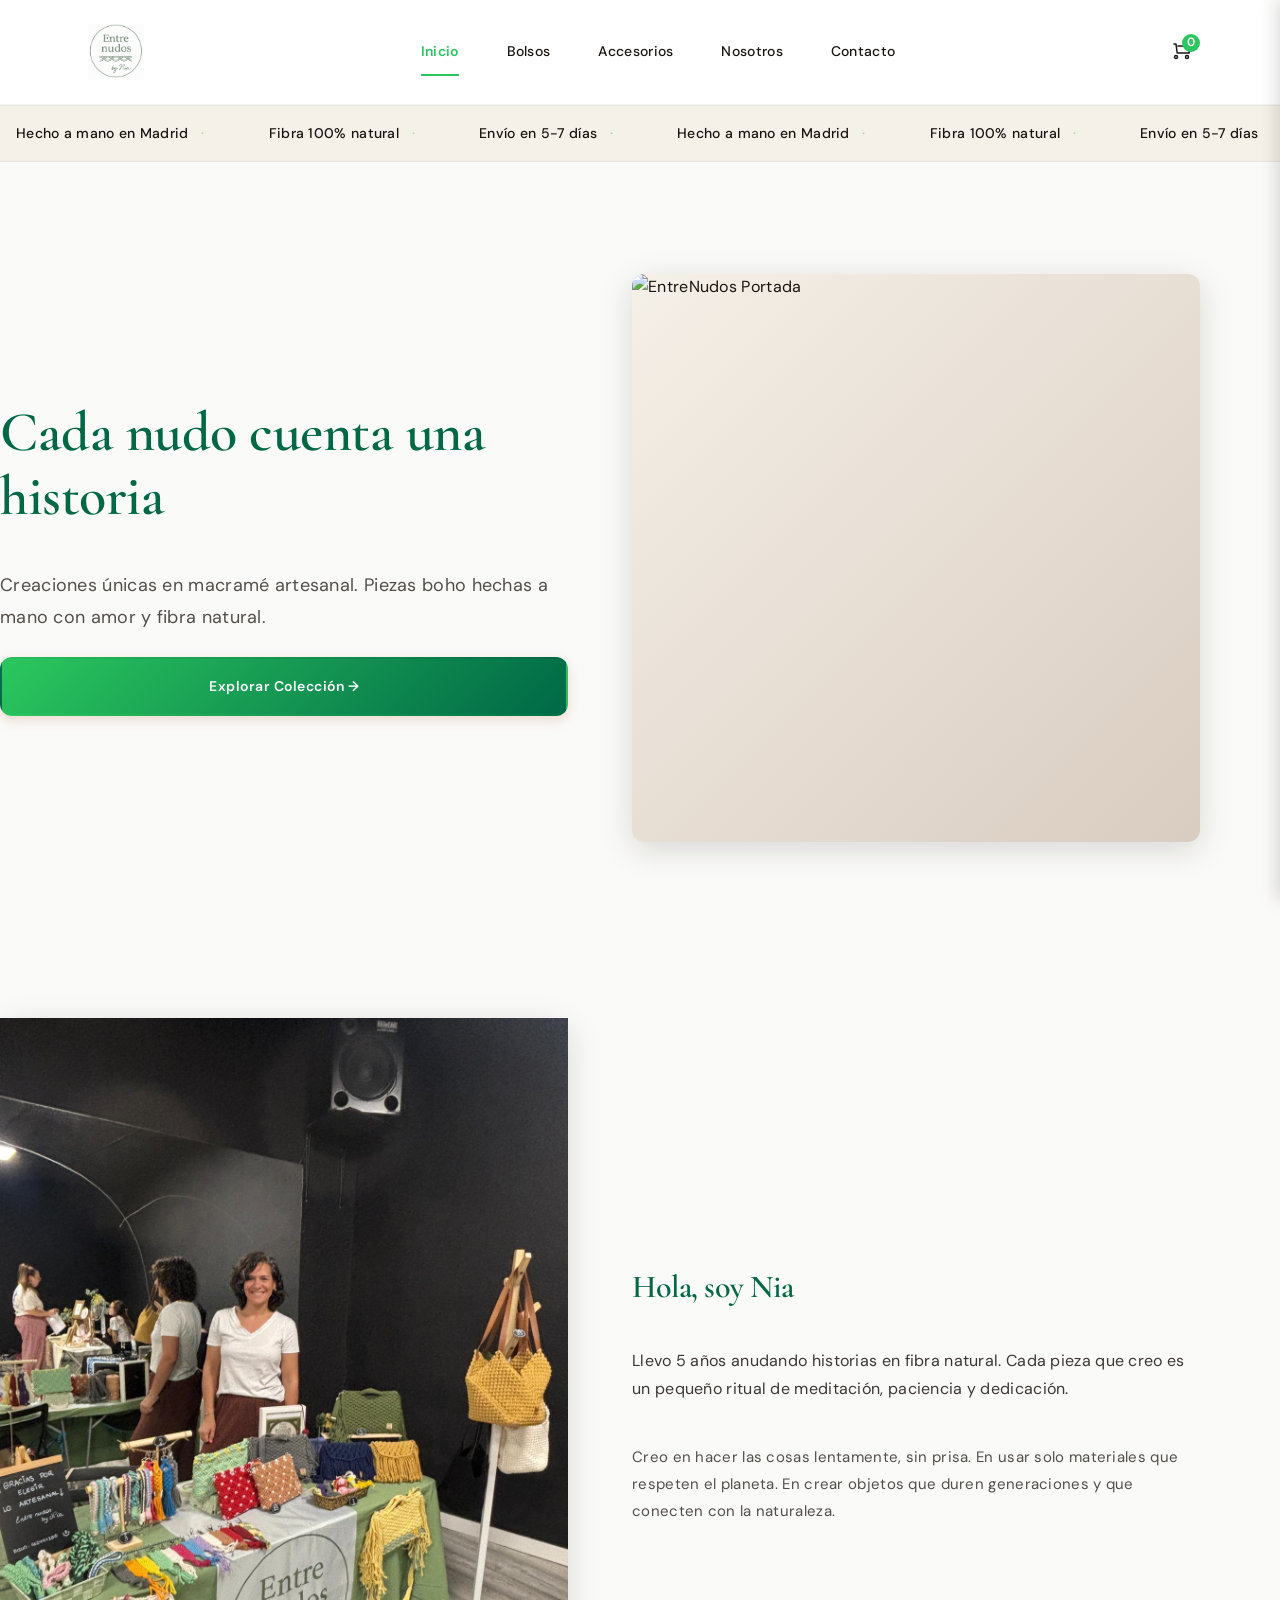
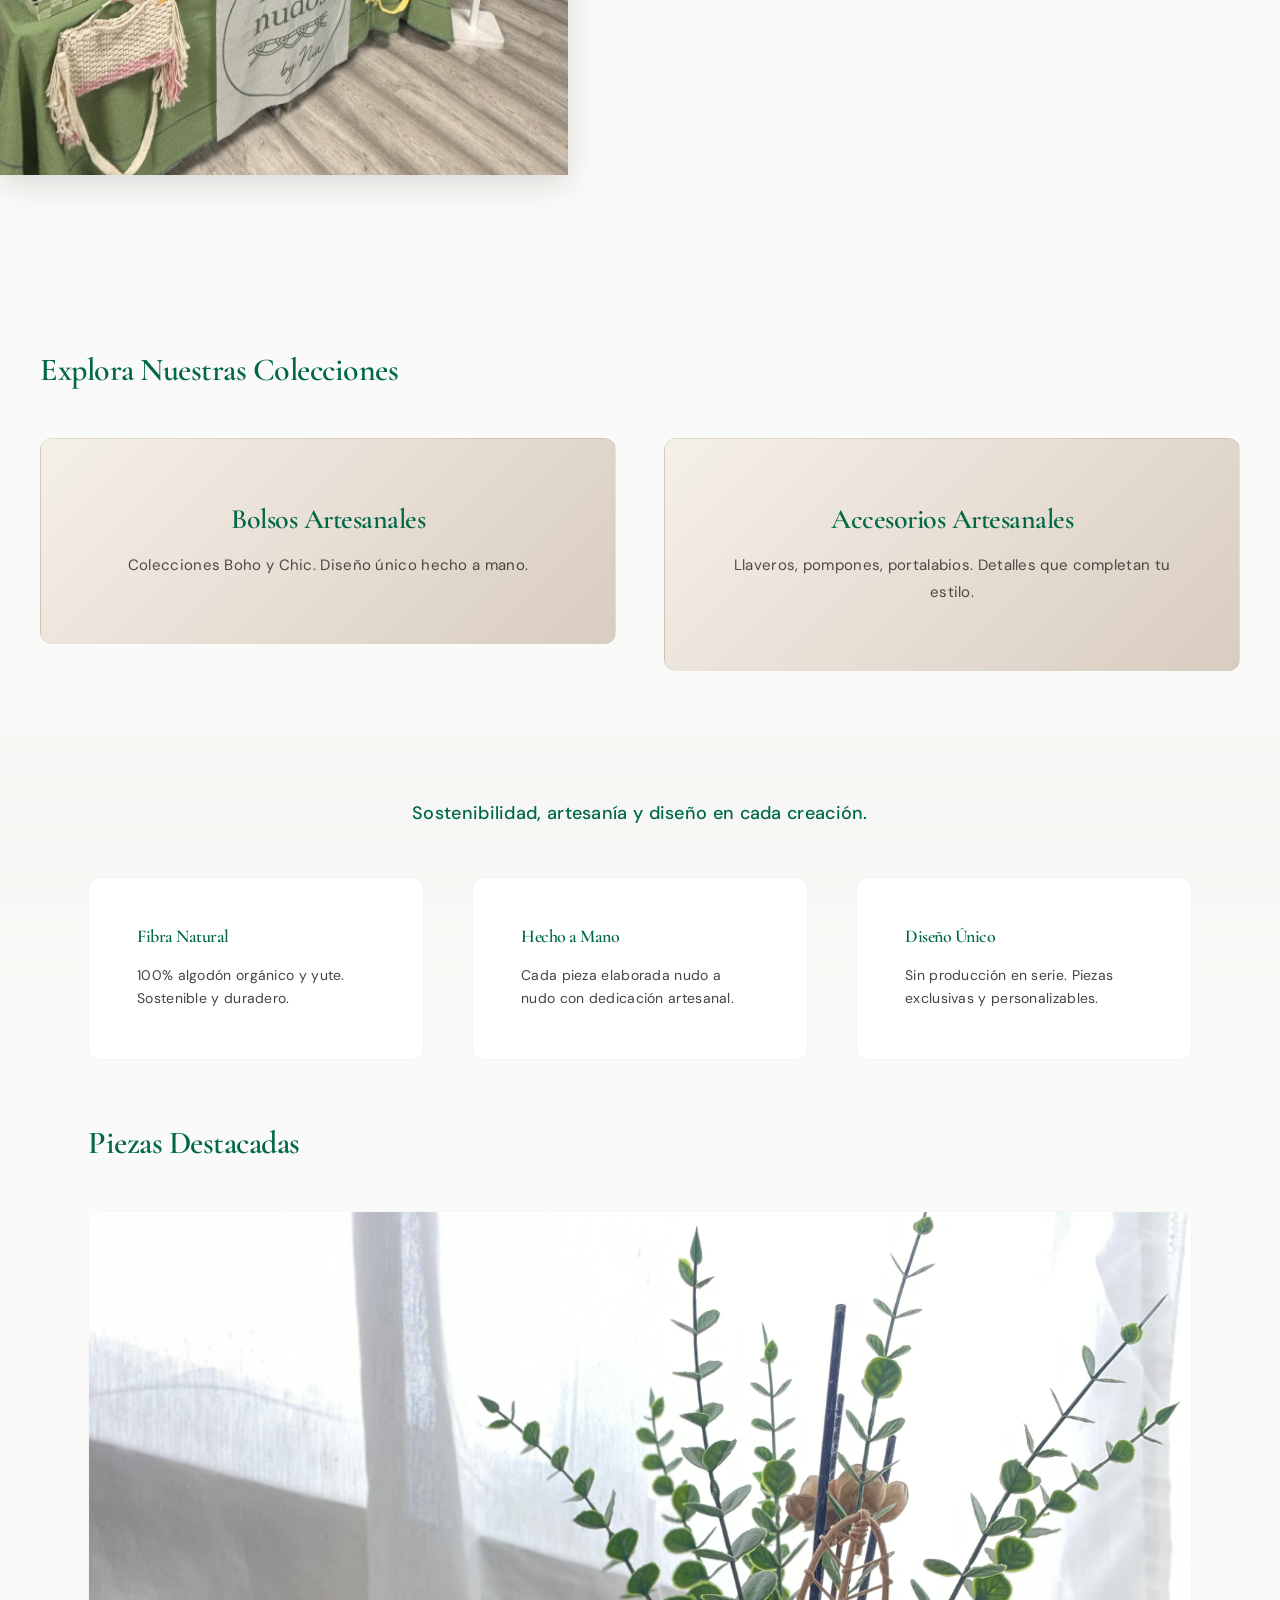
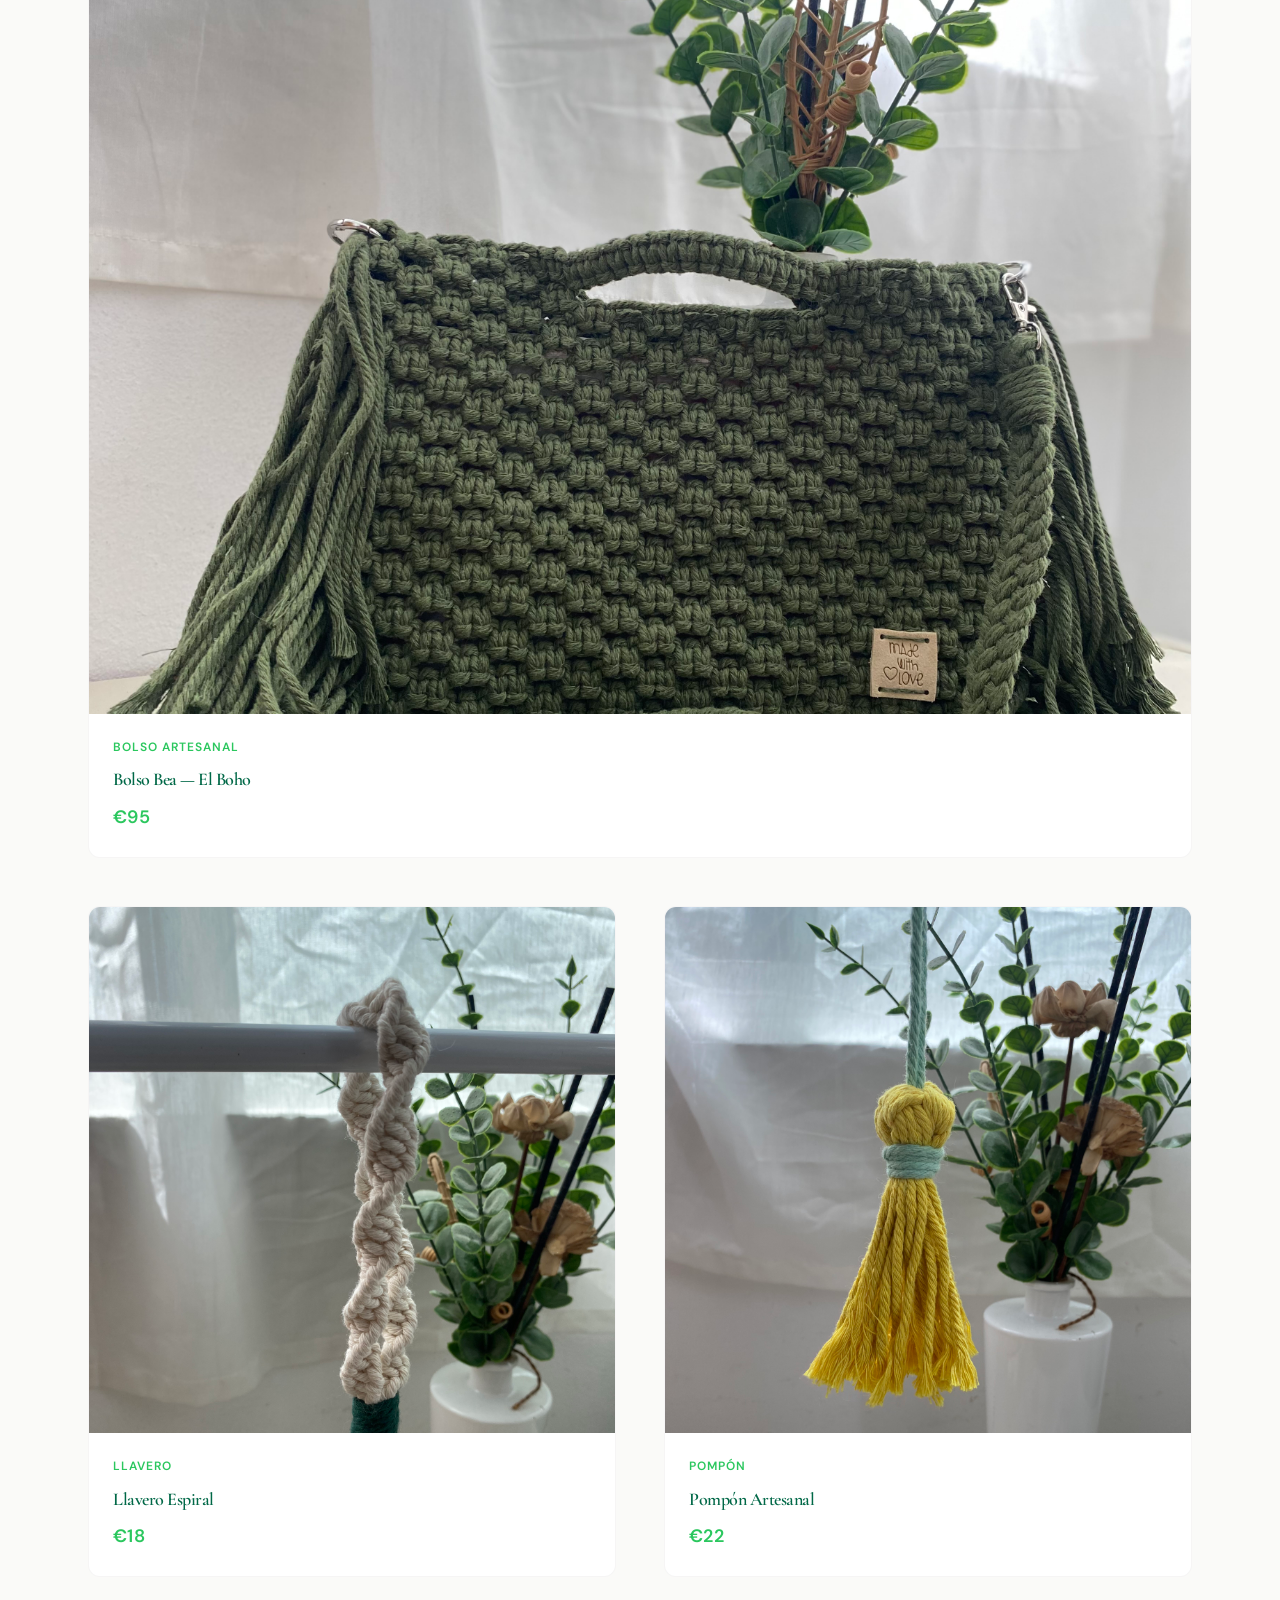
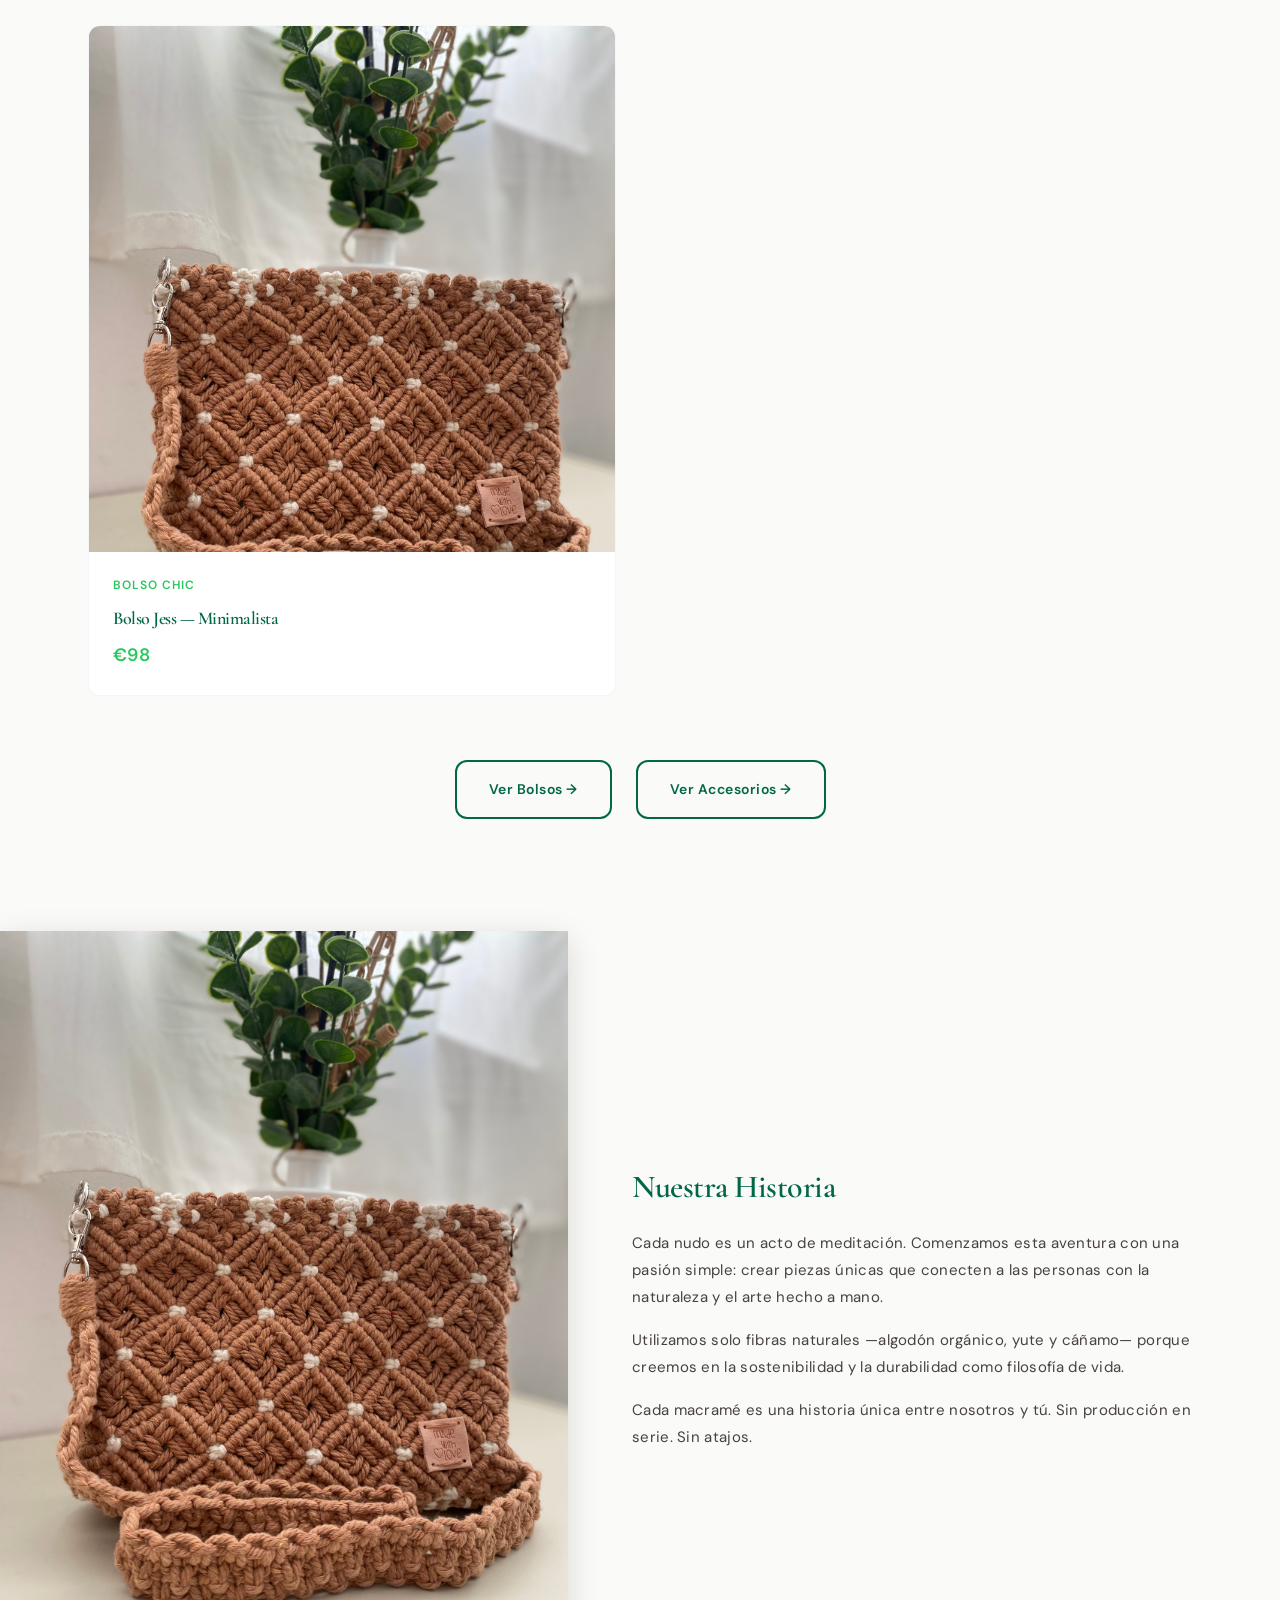
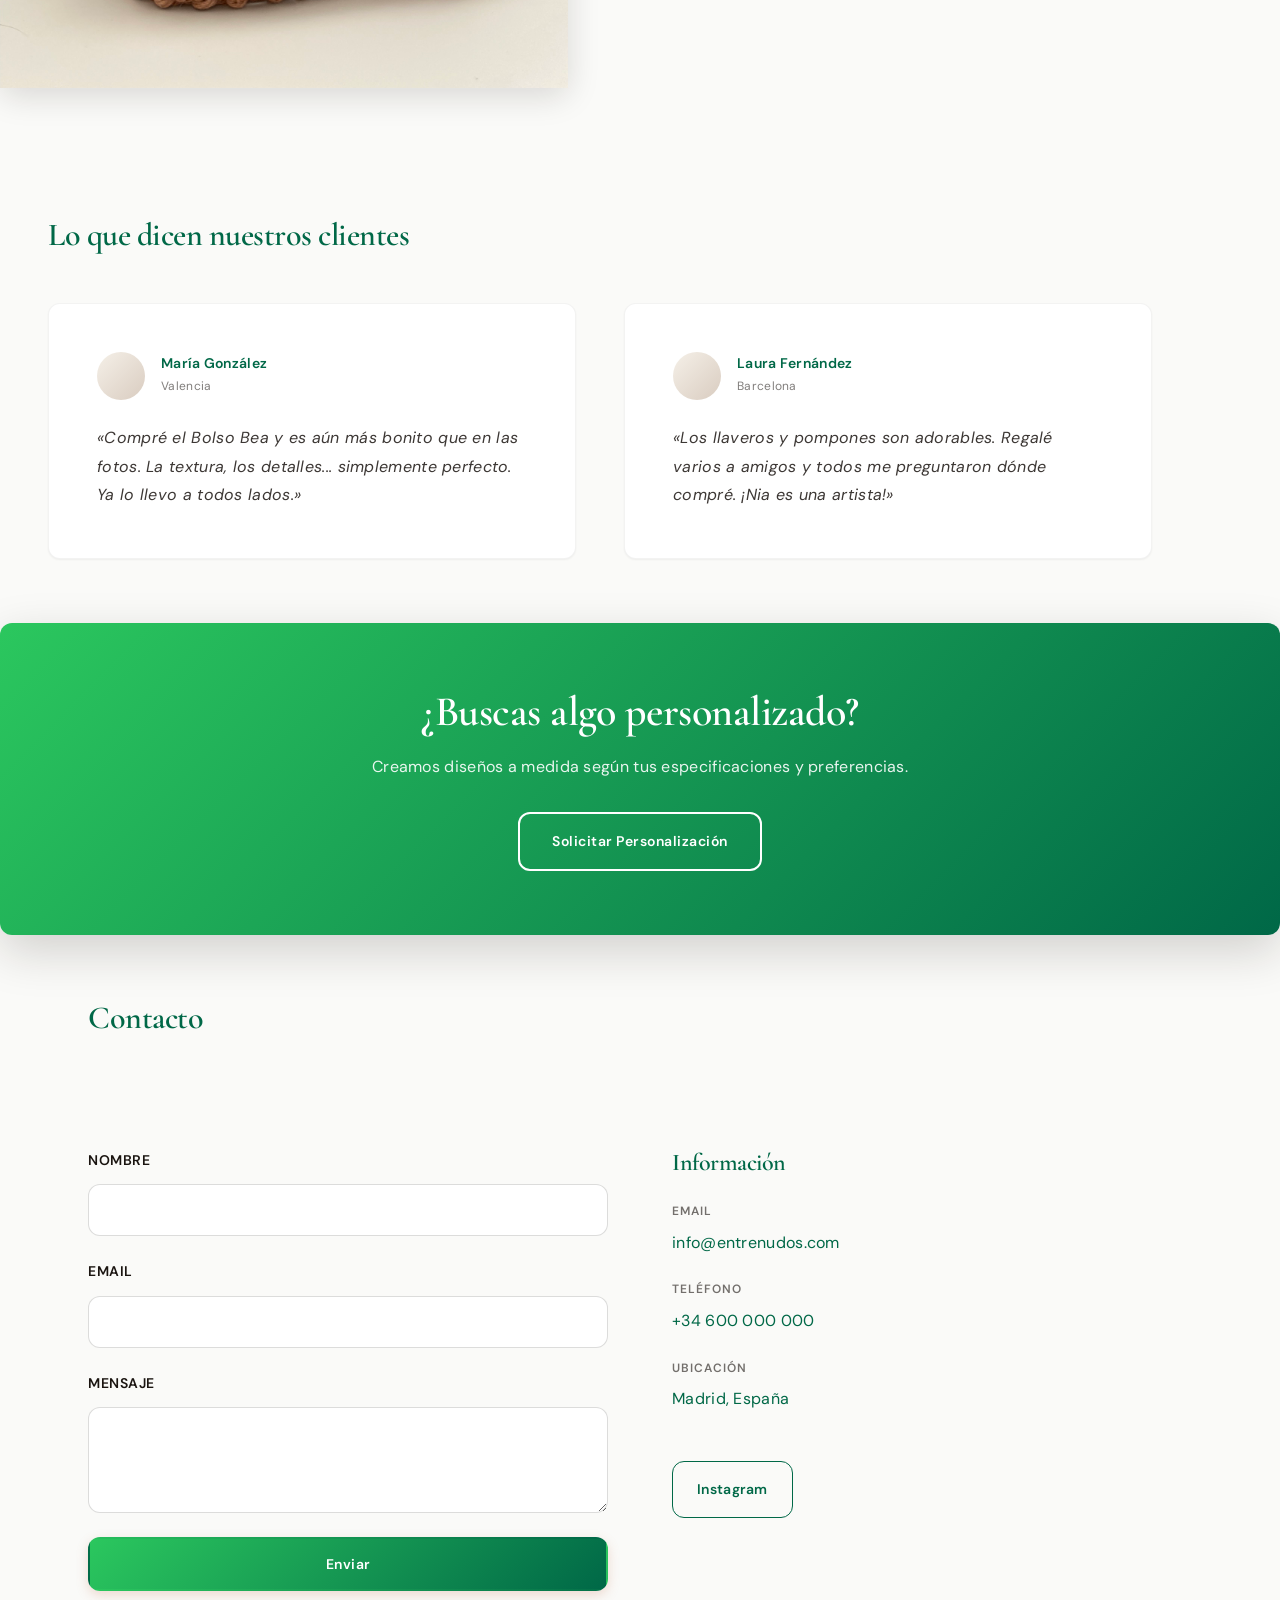
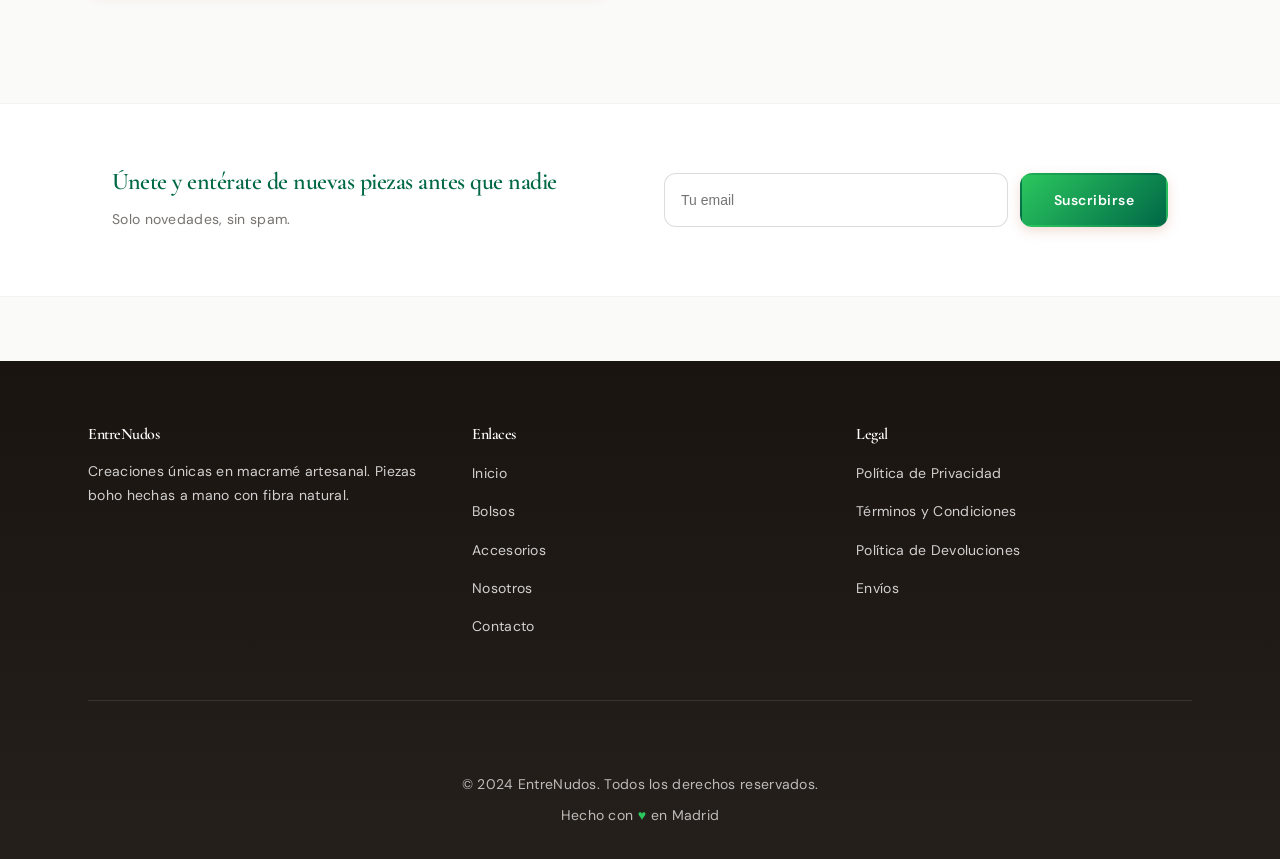
==== commit 31ec6b74: "Cambiar testimonios a productos reales, actualizar Instagram a entrenudos_bynia, eliminar Pinterest" ====
--- a/index.html
+++ b/index.html
@@ -220,7 +220,7 @@
                         <p class="testimonial-location">Valencia</p>
                     </div>
                 </div>
-                <p class="testimonial-text">«El colgante llegó más bonito de lo que esperaba. La calidad es increíble. Ya es parte de mi salón.»</p>
+                <p class="testimonial-text">«Compré el Bolso Bea y es aún más bonito que en las fotos. La textura, los detalles... simplemente perfecto. Ya lo llevo a todos lados.»</p>
             </div>
             <div class="testimonial-card">
                 <div class="testimonial-header">
@@ -230,7 +230,7 @@
                         <p class="testimonial-location">Barcelona</p>
                     </div>
                 </div>
-                <p class="testimonial-text">«Atención personalizada desde el primer email. El tapiz es una obra maestra. Volveré a comprar sin dudarlo.»</p>
+                <p class="testimonial-text">«Los llaveros y pompones son adorables. Regalé varios a amigos y todos me preguntaron dónde compré. ¡Nia es una artista!»</p>
             </div>
         </div>
     </section>
@@ -284,8 +284,7 @@
                 </div>
 
                 <div class="social-links">
-                    <a href="https://instagram.com" target="_blank" rel="noopener">Instagram</a>
-                    <a href="https://pinterest.com" target="_blank" rel="noopener">Pinterest</a>
+                    <a href="https://www.instagram.com/entrenudos_bynia/" target="_blank" rel="noopener">Instagram</a>
                 </div>
             </div>
         </div>
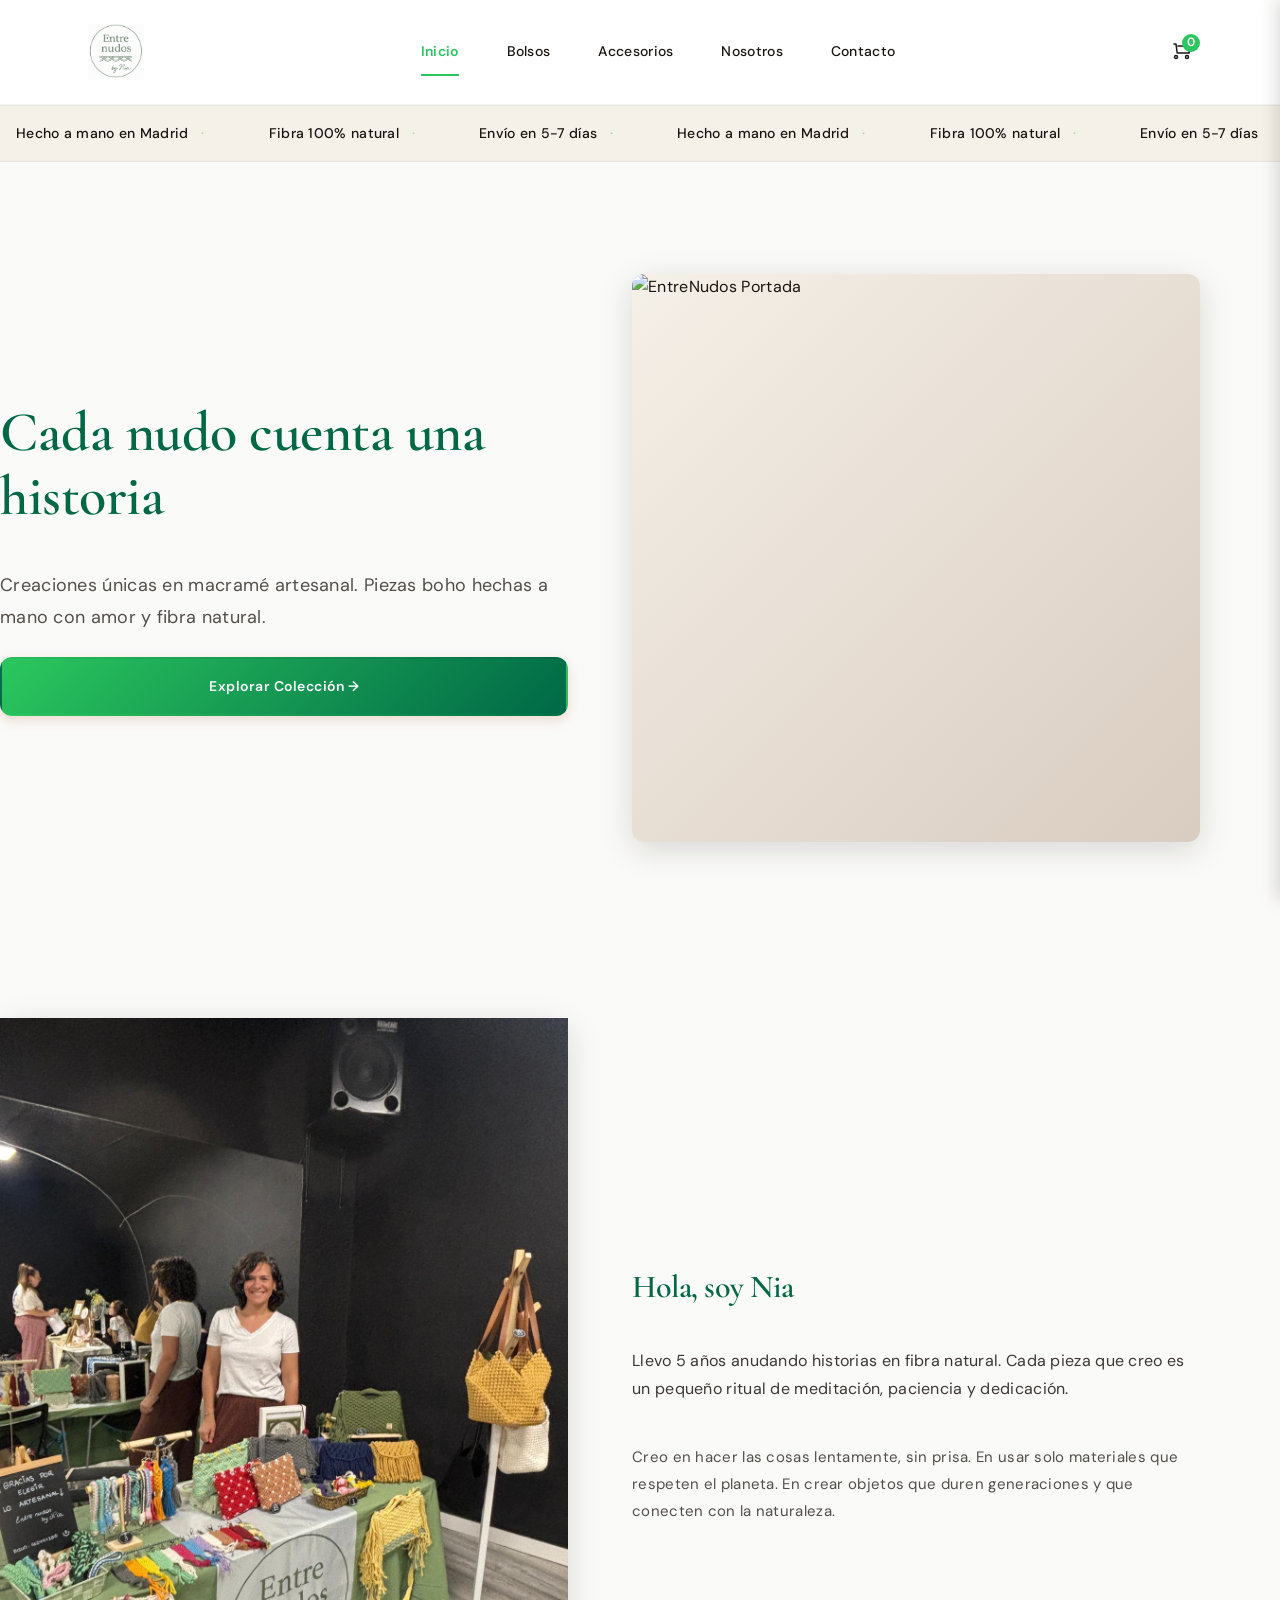
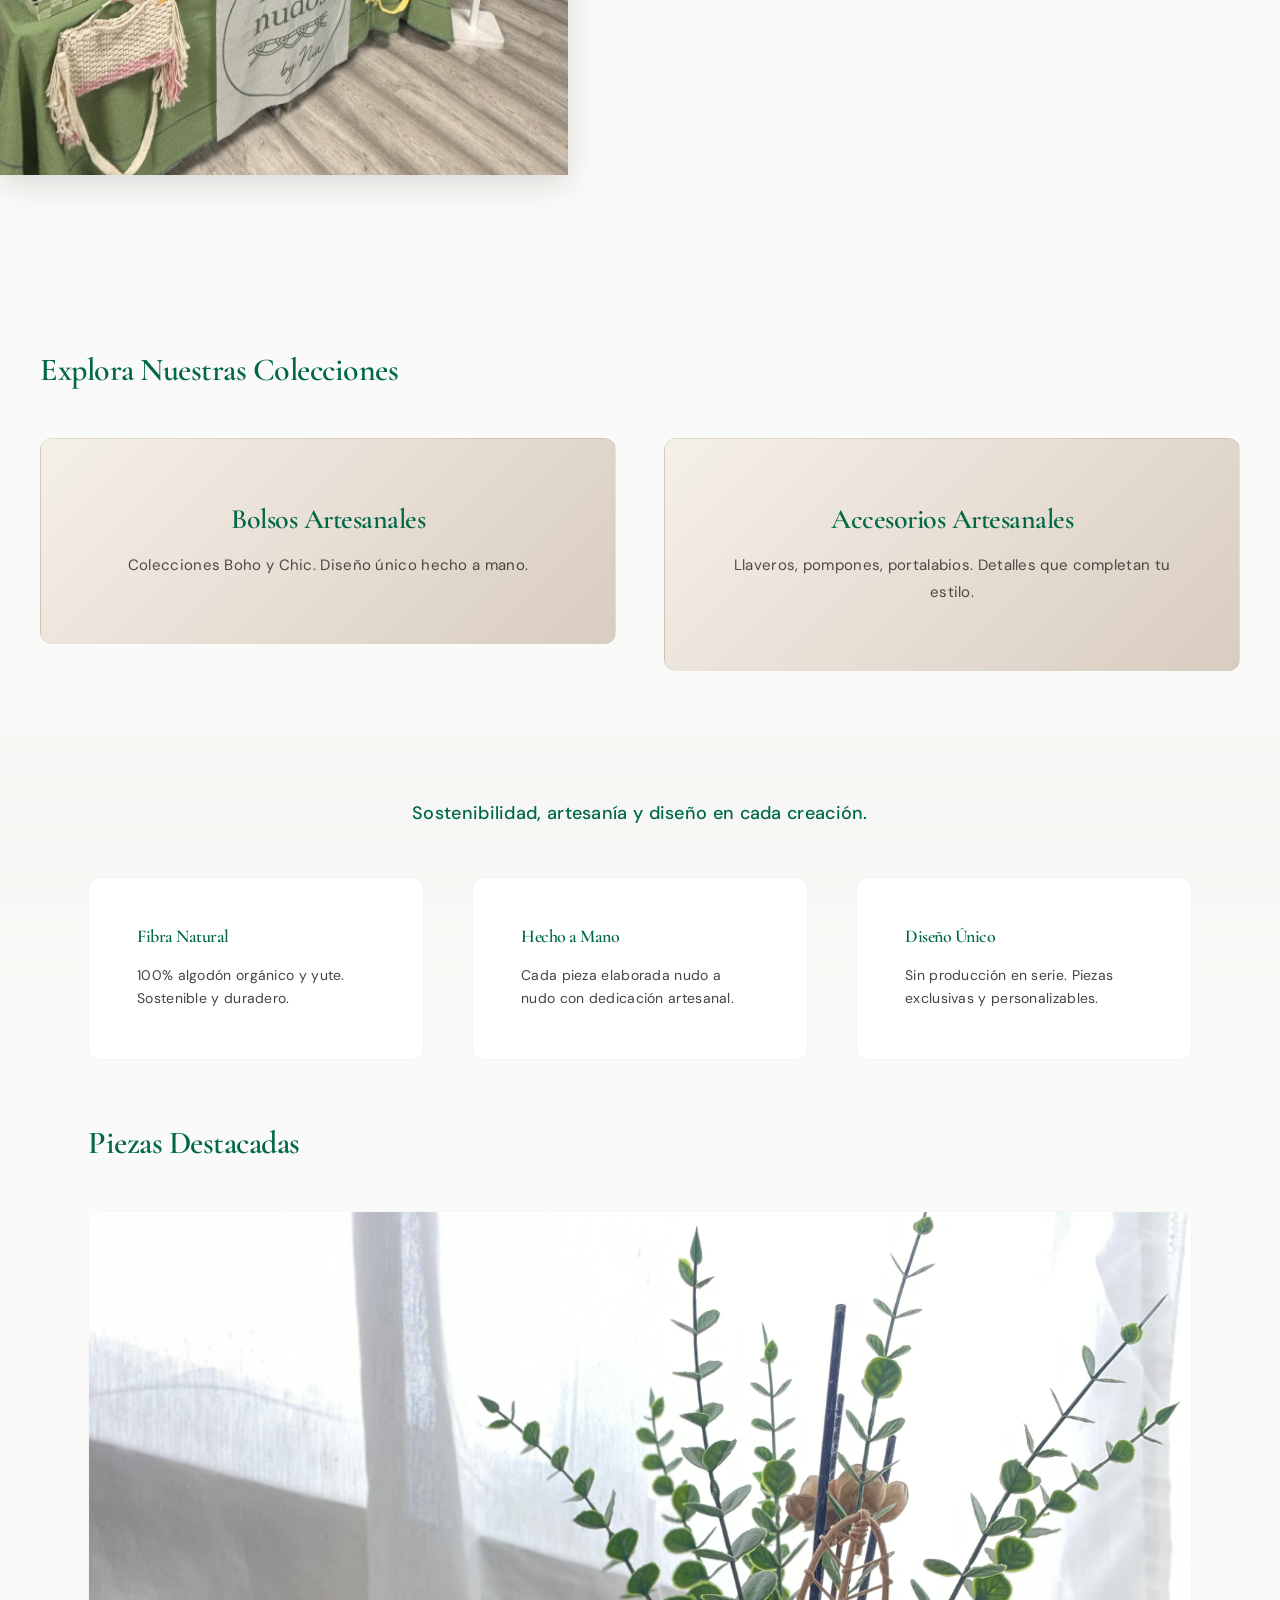
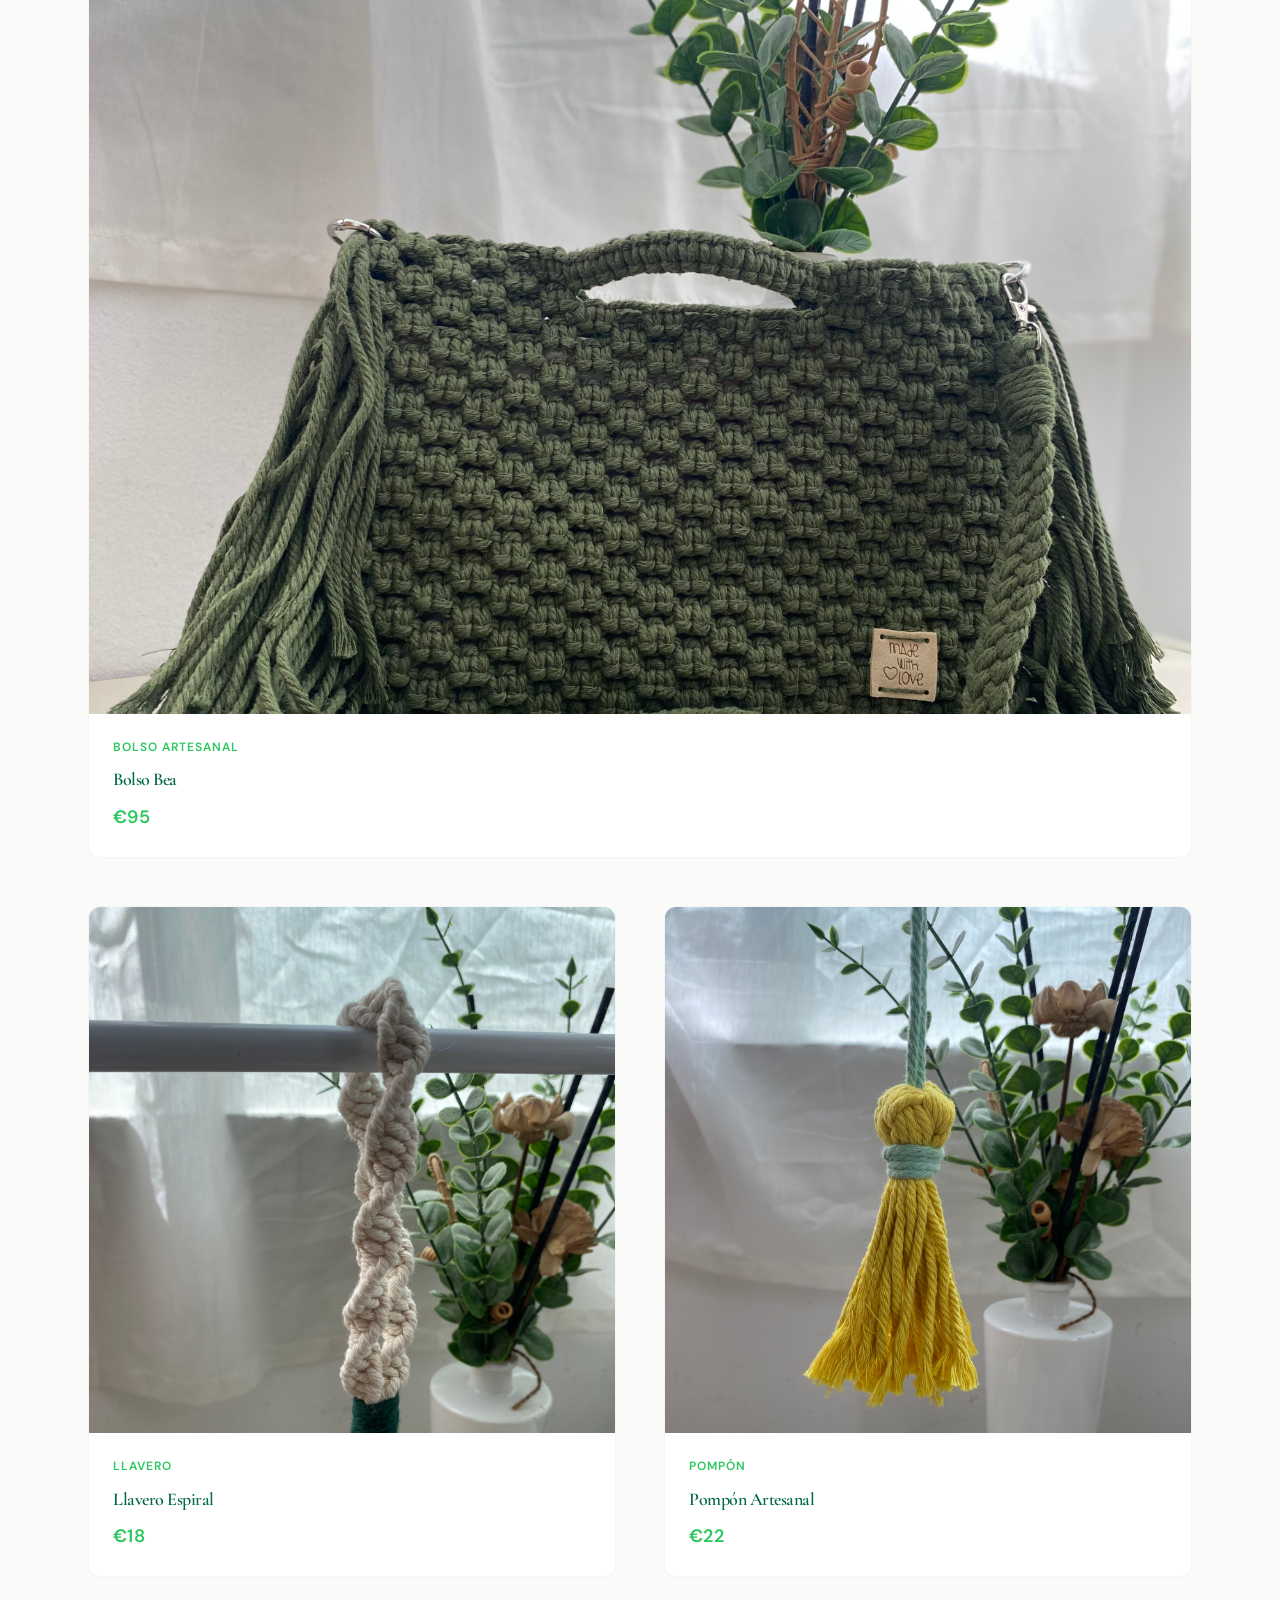
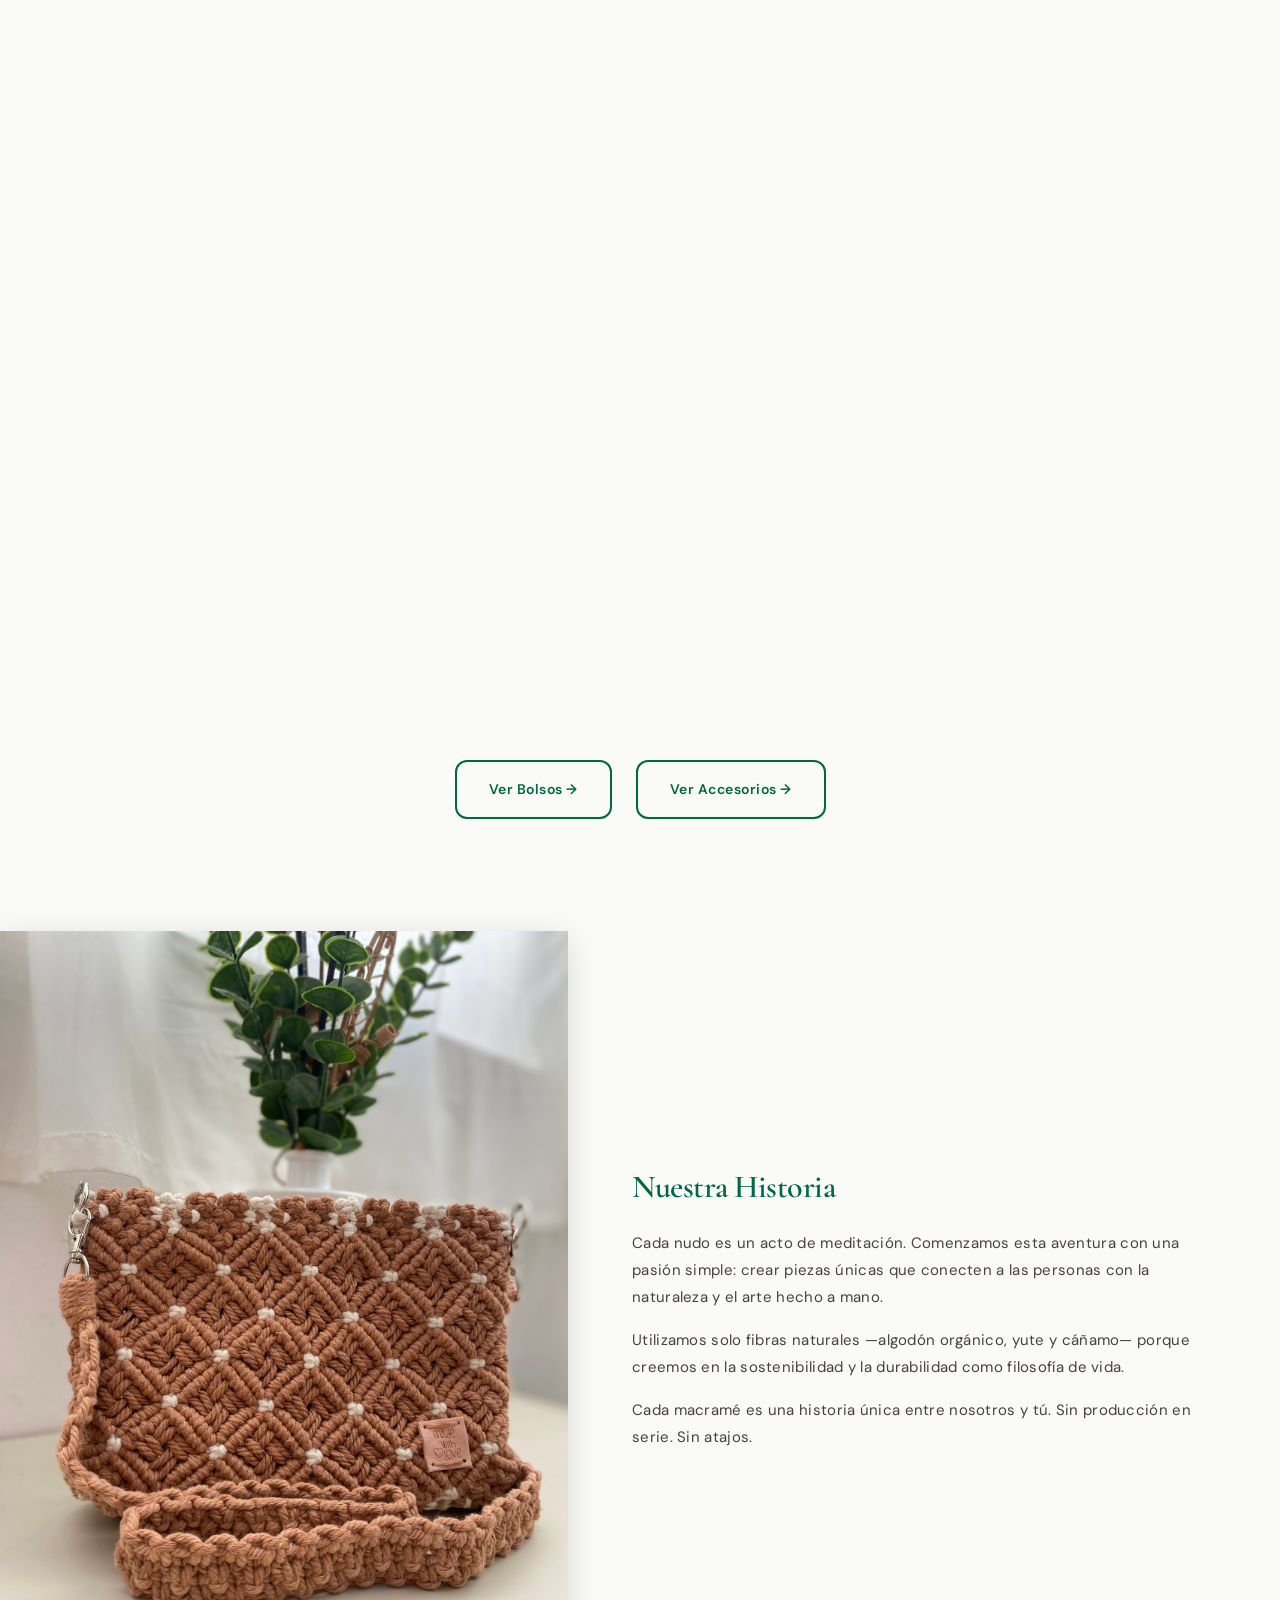
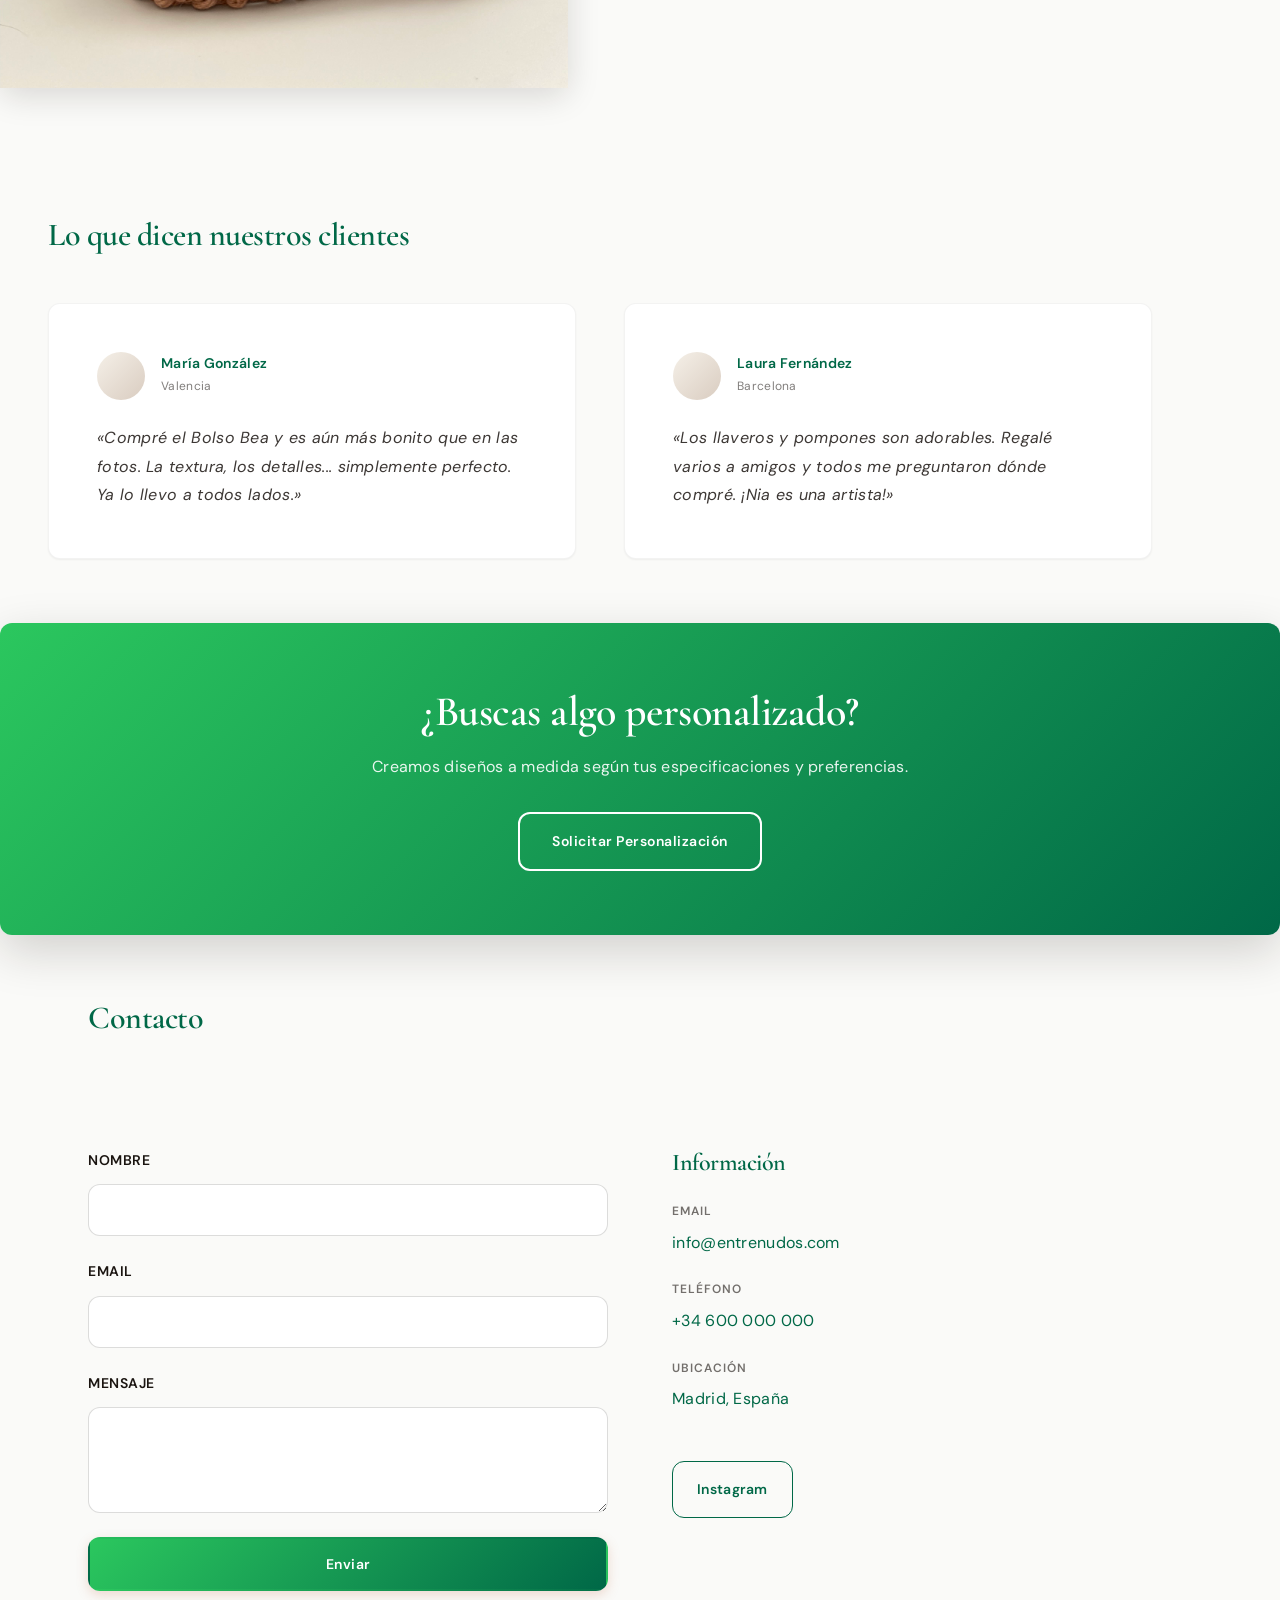
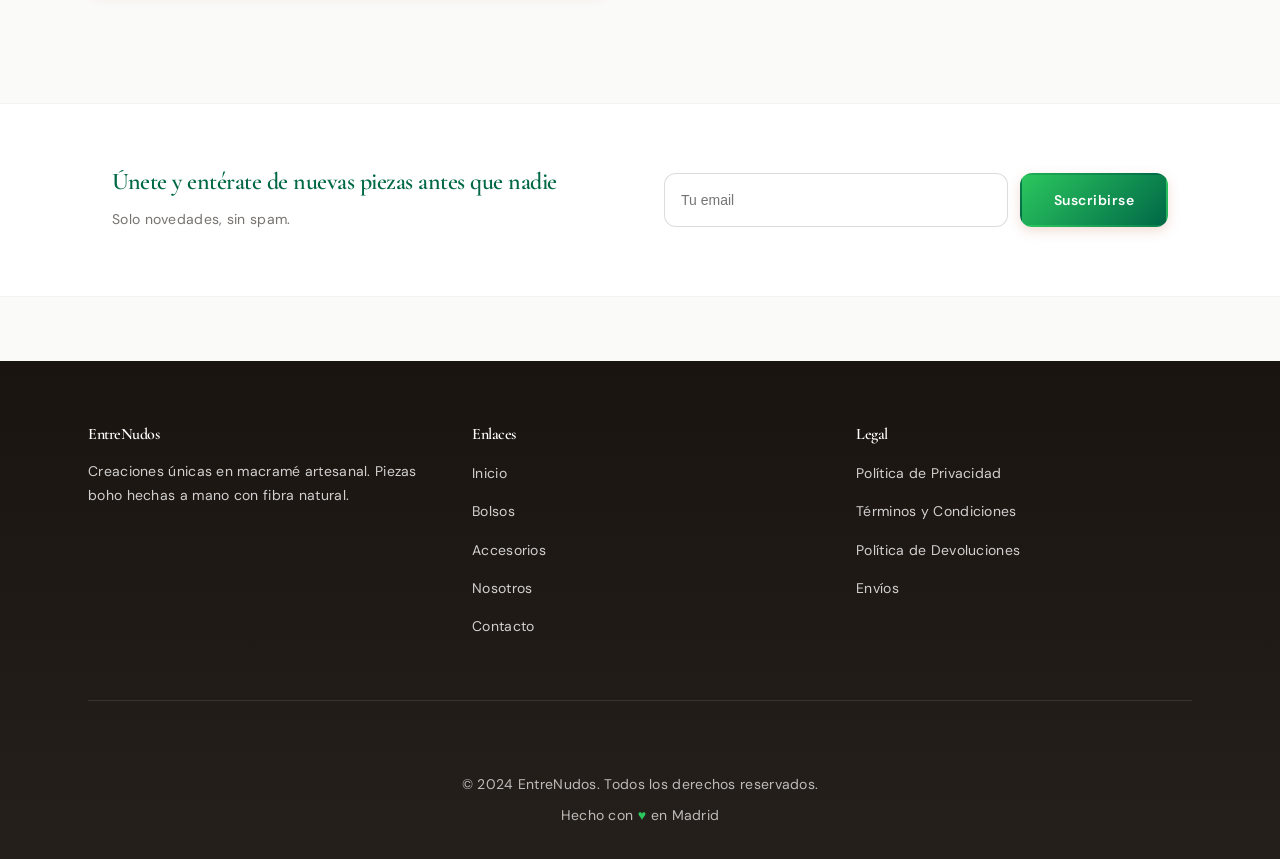
==== commit fd3b7d04: "Sistema de página de producto dinámico: galería interactiva por fotos, todos los productos van a det" ====
--- a/index.html
+++ b/index.html
@@ -19,7 +19,7 @@
     <header class="header">
         <div class="container">
             <div class="header-content">
-                <a href="index.html" class="logo"><img src="img/logo1.jpeg" alt="EntreNudos Logo" style="height: 56px; width: auto;"></a>
+                <a href="index.html" class="logo"><img src="img/logo1.jpeg" alt="EntreNudos Logo" loading="lazy" style="height: 56px; width: auto;"></a>
 
                 <nav class="nav">
                     <a href="index.html" class="nav-link active">Inicio</a>
@@ -68,14 +68,14 @@
             <a href="#colecciones" class="btn btn-primary">Explorar Colección →</a>
         </div>
         <div class="hero-image">
-            <img src="img/portada.png" alt="EntreNudos Portada" style="width: 100%; height: 100%; object-fit: cover; border-radius: var(--radius-lg);">
+            <img src="img/portada.png" alt="EntreNudos Portada" loading="lazy" style="width: 100%; height: 100%; object-fit: cover; border-radius: var(--radius-lg);">
         </div>
     </section>
 
     <!-- ARTESANA PRESENTACIÓN -->
     <section class="artisan-intro container">
         <div class="artisan-image">
-            <img src="img/Nia.jpeg" alt="Nia, creadora de EntreNudos">
+            <img src="img/Nia.jpeg" alt="Nia, creadora de EntreNudos" loading="lazy">
         </div>
         <div class="artisan-content">
             <h2 style="font-size: 32px; color: var(--brown); margin-bottom: var(--spacing-lg); font-family: 'Cormorant Garamond', serif;">Hola, soy Nia</h2>
@@ -134,21 +134,21 @@
         <div class="products-grid asymmetric">
             <div class="product-card" data-category="bolsos" data-product-url="producto.html?id=bea" data-product-id="bolso-bea" data-variant-id="natural">
                 <div class="product-image">
-                    <img src="img/Bolso Boho/Bolso Bea/IMG_0627.jpeg" alt="Bolso Bea">
+                    <img src="img/Bolso Boho/Bolso Bea/IMG_0627.jpeg" alt="Bolso Bea" loading="lazy">
                     <div class="product-image-overlay">
                         <button class="quick-add-btn">+</button>
                     </div>
                 </div>
                 <div class="product-info">
                     <p class="product-category">Bolso Artesanal</p>
-                    <h3 class="product-title">Bolso Bea — El Boho</h3>
+                    <h3 class="product-title">Bolso Bea</h3>
                     <p class="product-price">€95</p>
                 </div>
             </div>
 
             <div class="product-card" data-category="llaveros" data-product-url="producto.html?id=llavero-1" data-product-id="llavero-espiral" data-variant-id="natural">
                 <div class="product-image">
-                    <img src="img/Llaveros/llavero espiral/IMG_0958.jpeg" alt="Llavero Espiral">
+                    <img src="img/Llaveros/llavero espiral/IMG_0958.jpeg" alt="Llavero Espiral" loading="lazy">
                     <div class="product-image-overlay">
                         <button class="quick-add-btn">+</button>
                     </div>
@@ -162,7 +162,7 @@
 
             <div class="product-card" data-category="pompones" data-product-url="producto.html?id=pompon-1" data-product-id="pompon-artesanal" data-variant-id="natural">
                 <div class="product-image">
-                    <img src="img/Pompones/IMG_0981.jpeg" alt="Pompón Artesanal">
+                    <img src="img/Pompones/IMG_0981.jpeg" alt="Pompón Artesanal" loading="lazy">
                     <div class="product-image-overlay">
                         <button class="quick-add-btn">+</button>
                     </div>
@@ -176,14 +176,14 @@
 
             <div class="product-card" data-category="bolsos" data-product-url="producto.html?id=jess" data-product-id="bolso-jess" data-variant-id="natural">
                 <div class="product-image">
-                    <img src="img/Bolso Chic/Bolso Jess/IMG_0711.jpeg" alt="Bolso Jess">
+                    <img src="img/Bolso Chic/Bolso Jess/IMG_0711.jpeg" alt="Bolso Jess" loading="lazy">
                     <div class="product-image-overlay">
                         <button class="quick-add-btn">+</button>
                     </div>
                 </div>
                 <div class="product-info">
                     <p class="product-category">Bolso Chic</p>
-                    <h3 class="product-title">Bolso Jess — Minimalista</h3>
+                    <h3 class="product-title">Bolso Jess</h3>
                     <p class="product-price">€98</p>
                 </div>
             </div>
@@ -198,7 +198,7 @@
     <!-- HISTORIA -->
     <section class="history-section container">
         <div class="history-image">
-            <img src="img/Bolso Chic/Bolso Jess/IMG_0711.jpeg" alt="Historia de EntreNudos">
+            <img src="img/Bolso Chic/Bolso Jess/IMG_0711.jpeg" alt="Historia de EntreNudos" loading="lazy">
         </div>
         <div>
             <h2 style="font-size: 32px; color: var(--brown); margin-bottom: var(--spacing-lg); font-family: 'Cormorant Garamond', serif;">Nuestra Historia</h2>
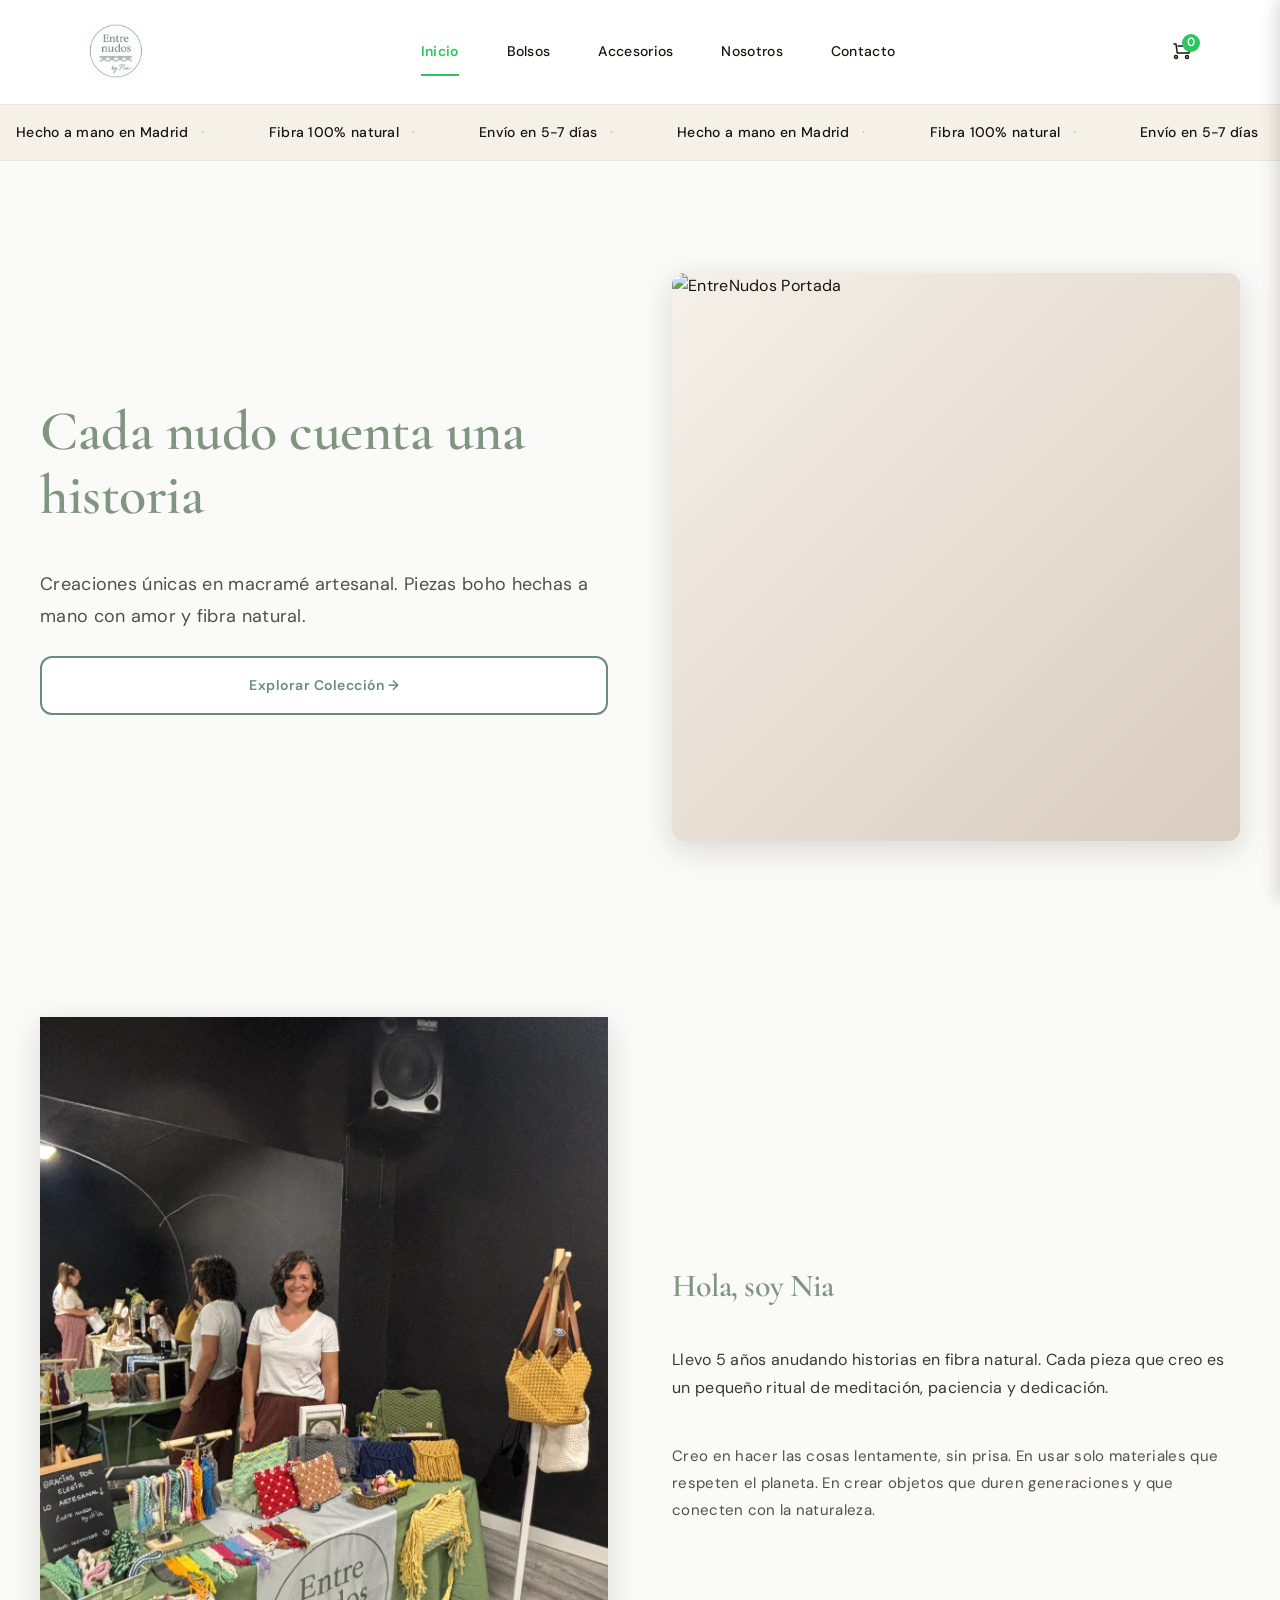
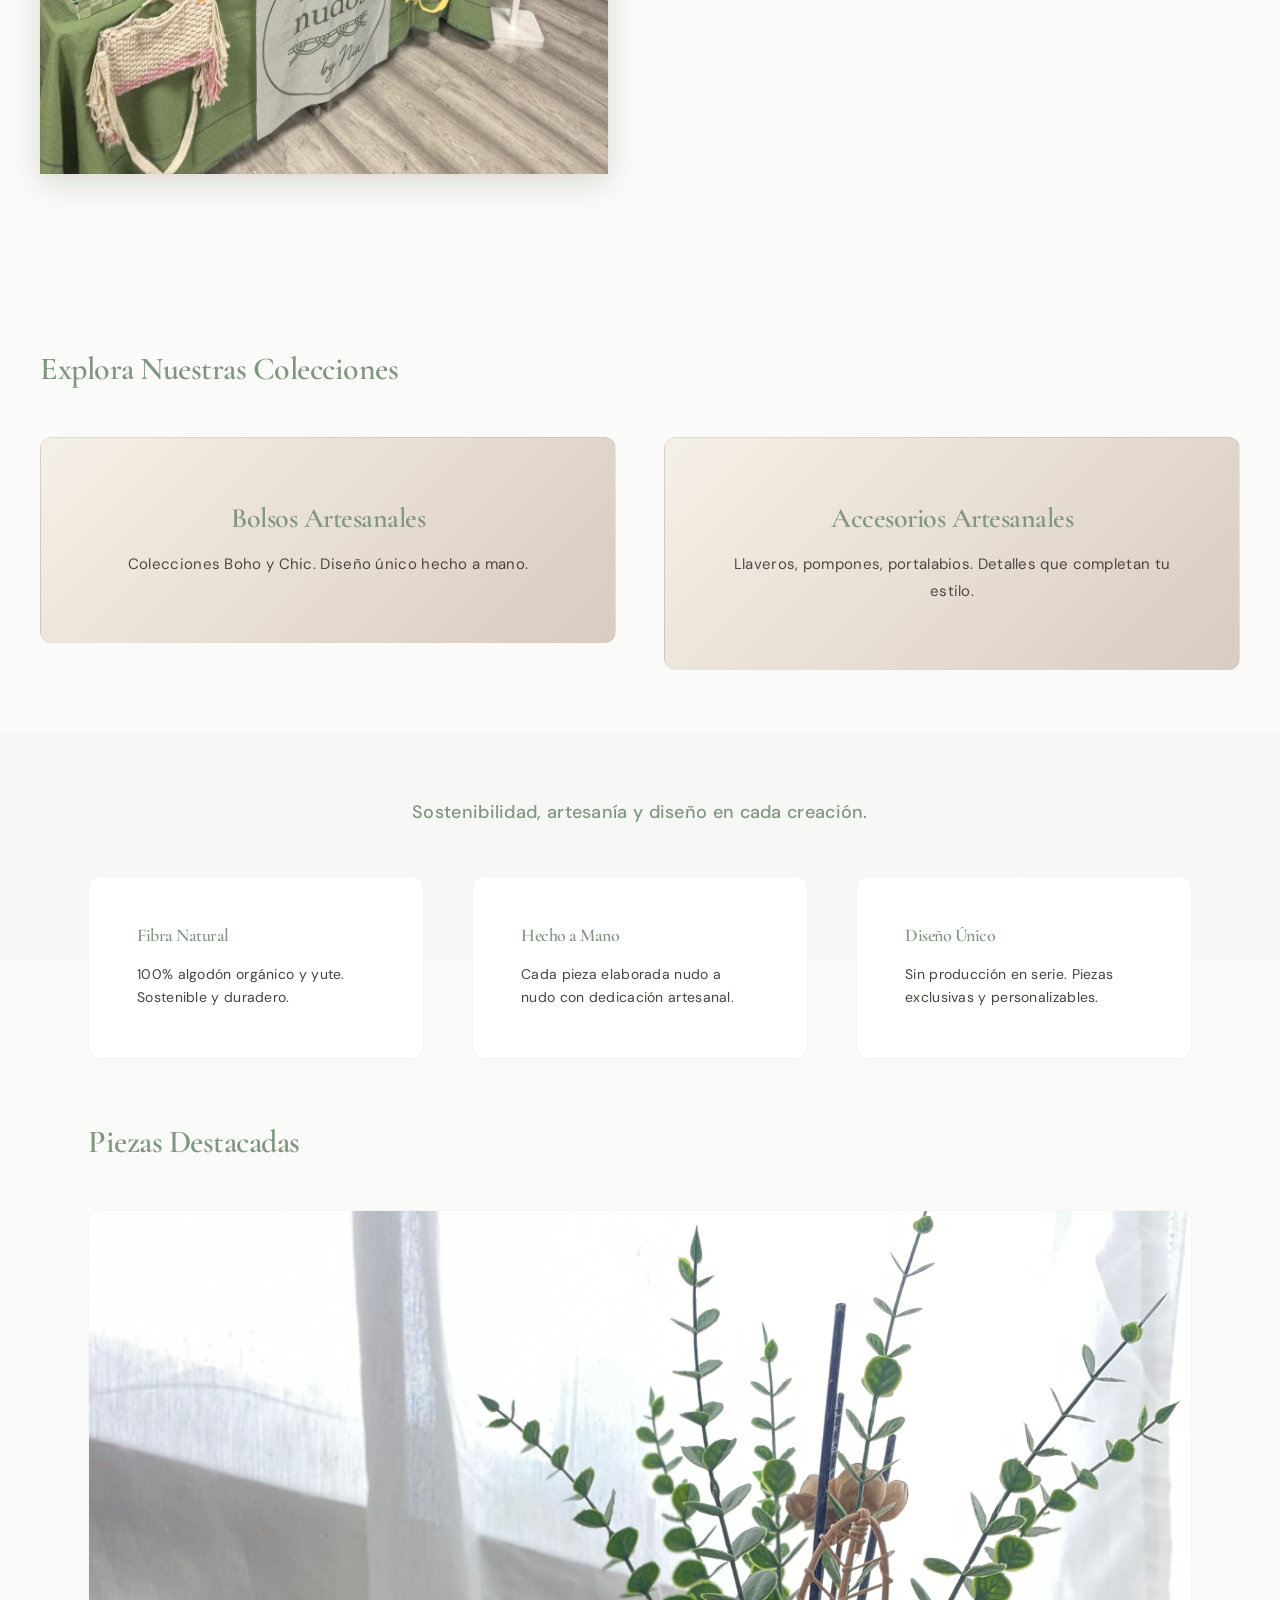
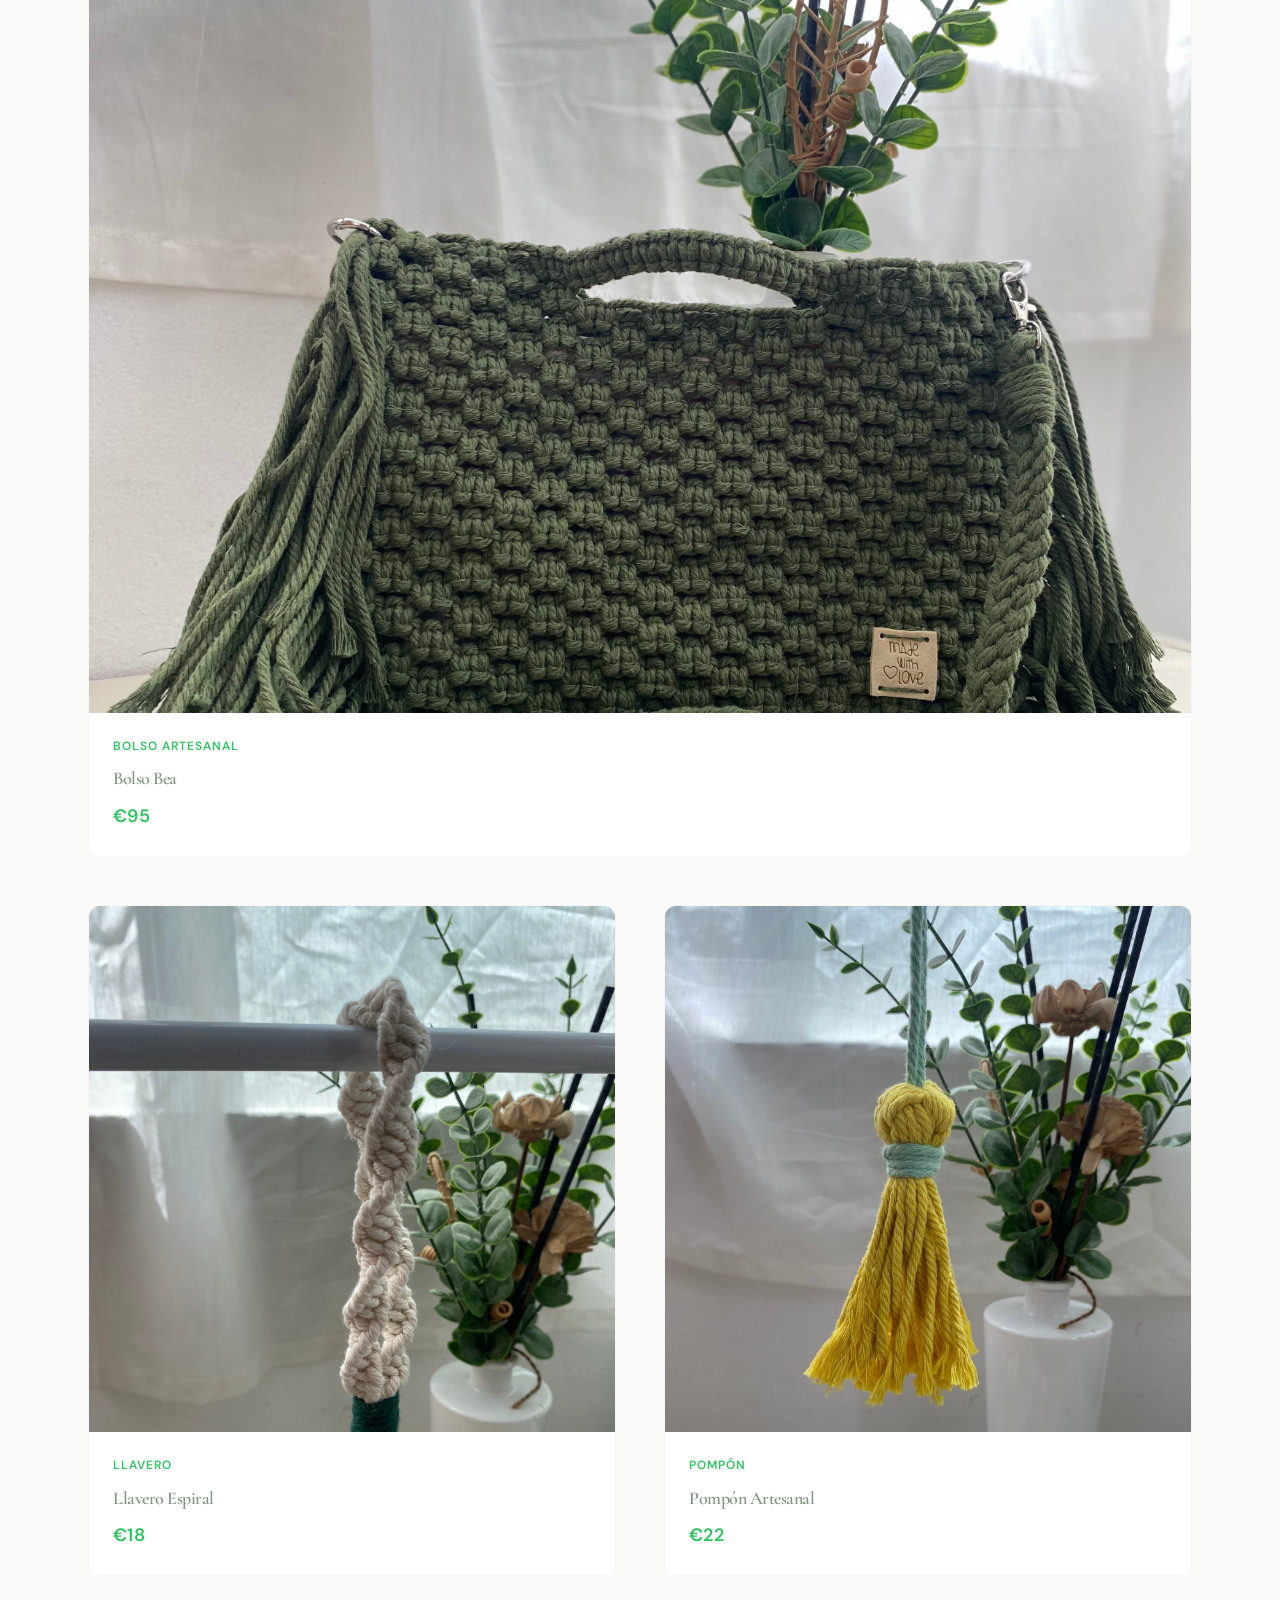
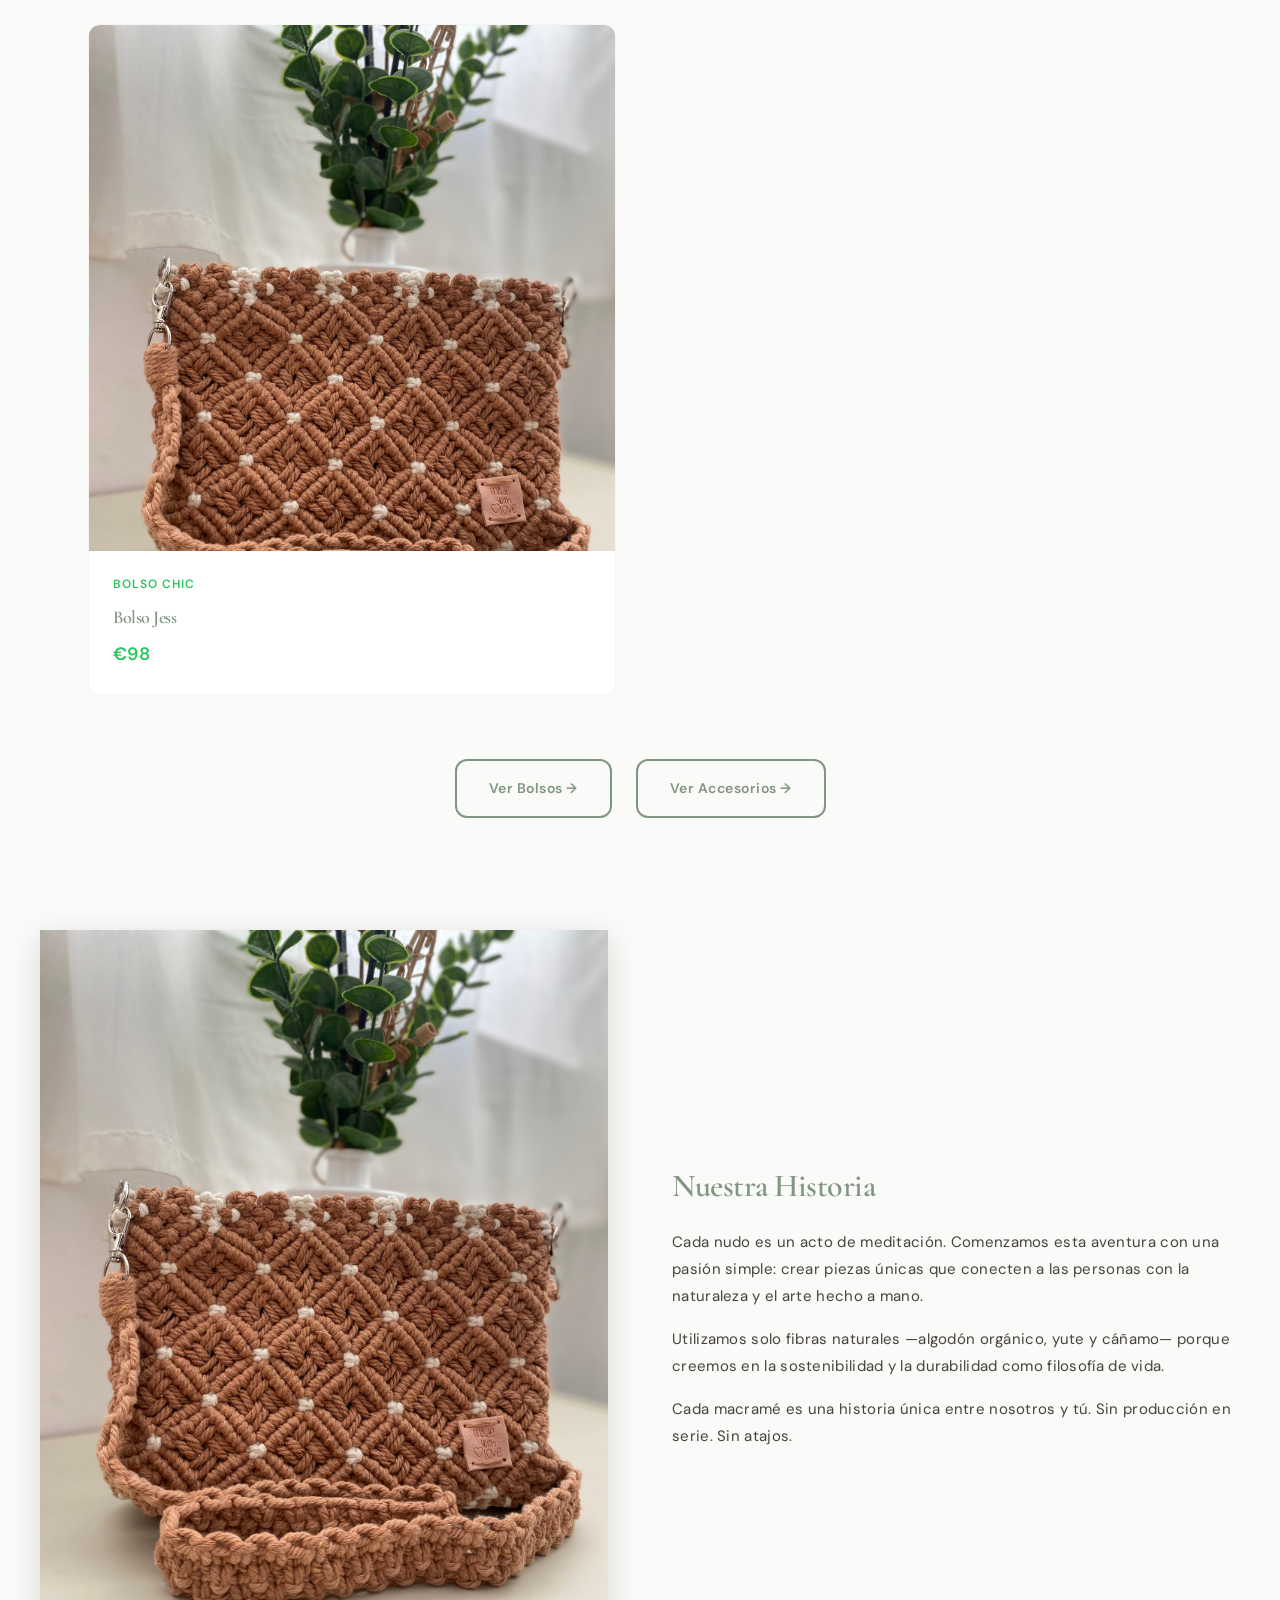
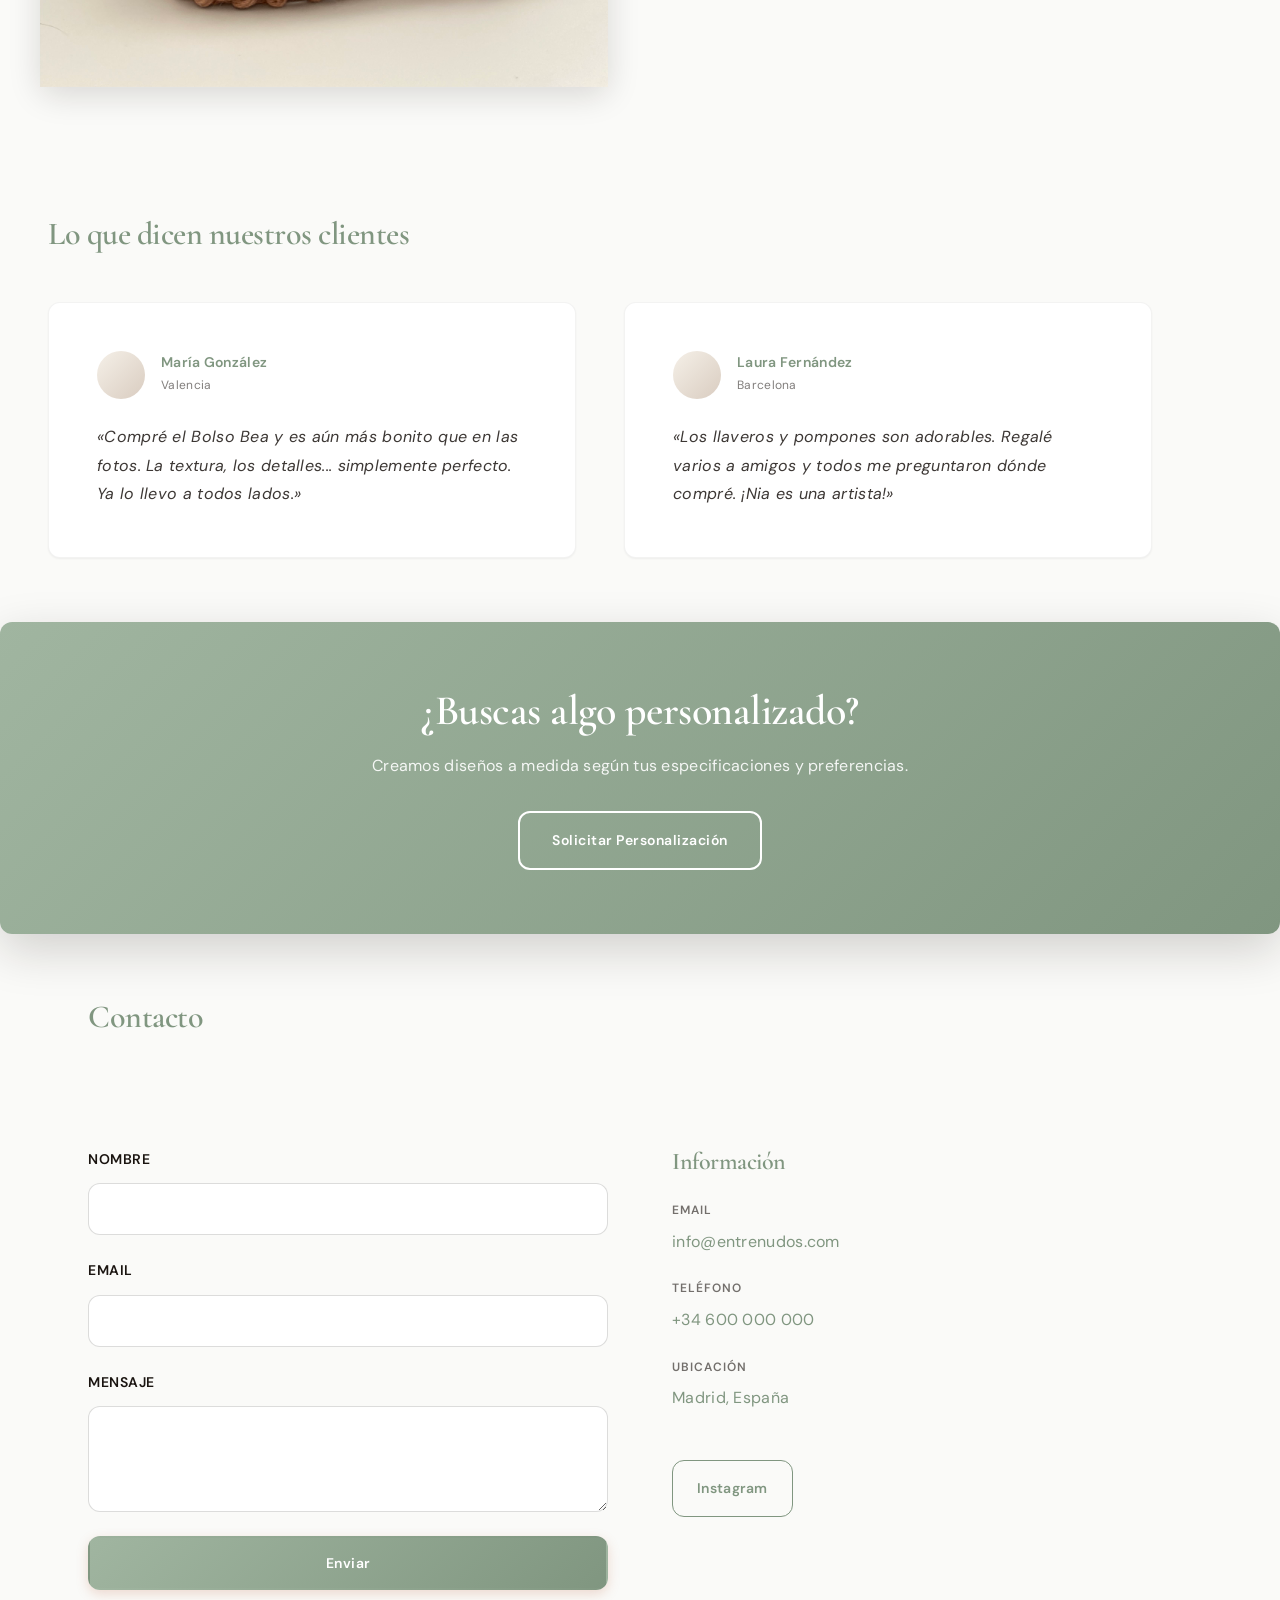
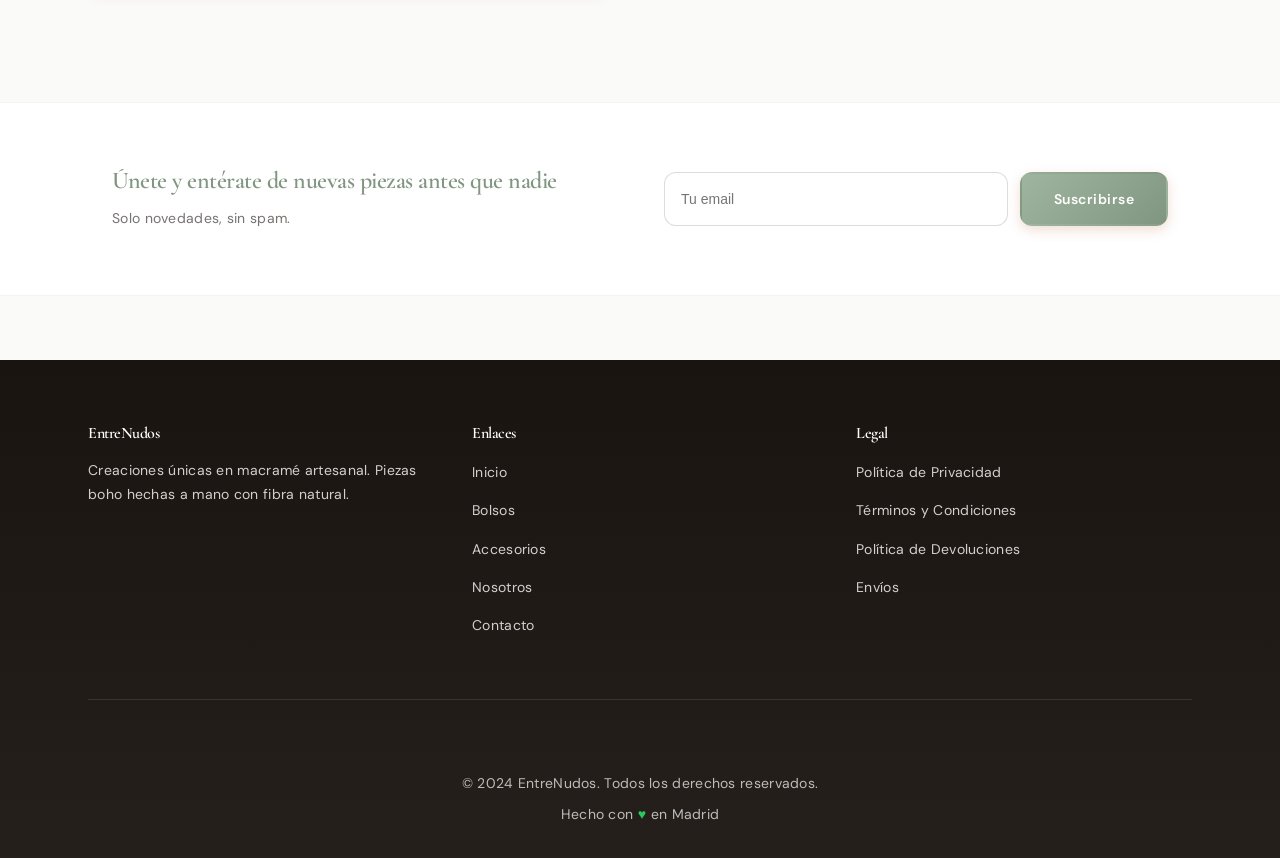
==== commit 57d4e220: "boton explorar coleccion igual que ver detalles" ====
--- a/index.html
+++ b/index.html
@@ -65,7 +65,7 @@
         <div class="hero-content">
             <h1 class="hero-title">Cada nudo cuenta una historia</h1>
             <p class="hero-subtitle">Creaciones únicas en macramé artesanal. Piezas boho hechas a mano con amor y fibra natural.</p>
-            <a href="#colecciones" class="btn btn-primary">Explorar Colección →</a>
+            <a href="#colecciones" class="btn btn-detalle">Explorar Colección →</a>
         </div>
         <div class="hero-image">
             <img src="img/portada.png" alt="EntreNudos Portada" loading="lazy" style="width: 100%; height: 100%; object-fit: cover; border-radius: var(--radius-lg);">
--- a/styles.css
+++ b/styles.css
@@ -7,18 +7,18 @@
     /* Paleta moderna mejorada - Verde Premium */
     --bg: #FAFAF8;                    /* Off-white more refined */
     --ink: #1A1410;                   /* Deeper, richer black */
-    --brown: #006847;                 /* Verde principal sostenible */
-    --brown-light: #00845F;           /* Verde más claro */
+    --brown: #809680;                 /* Verde principal sostenible */
+    --brown-light: #9DADB7;           /* Verde más claro */
     --terracota: #2BC75E;             /* Verde brillante para acentos */
-    --sage: #007D54;                  /* Verde refinado */
-    --sage-dark: #005C3F;             /* Verde oscuro */
+    --sage: #6B8B7E;                  /* Verde refinado */
+    --sage-dark: #596D63;             /* Verde oscuro */
     --cream: #F5F0E8;                 /* Premium cream */
     --beige: #D9CCC0;                 /* More sophisticated beige */
     --accent: #2BC75E;                /* Modern accent (green) */
     --white: #FFFFFF;
 
     /* Gradients */
-    --grad-warm: linear-gradient(135deg, #2BC75E 0%, #006847 100%);
+    --grad-warm: linear-gradient(135deg, #A0B5A0 0%, #809680 100%);
     --grad-subtle: linear-gradient(180deg, rgba(255,255,255,0.3) 0%, rgba(255,255,255,0) 100%);
 
     /* Spacing system */
@@ -131,6 +131,10 @@
     width: 100%;
 }
 
+h1, h2, h3, section {
+    scroll-margin-top: 90px;
+}
+
 .container {
     max-width: 1200px;
     margin: 0 auto;
@@ -156,11 +160,10 @@
     top: 0;
     z-index: 100;
     transition: var(--transition-fast);
-    border-bottom: 1px solid rgba(26, 20, 16, 0.04);
 }
 
 .header.scrolled {
-    box-shadow: var(--shadow-md);
+    box-shadow: 0 2px 8px rgba(26, 20, 16, 0.08);
     padding: var(--spacing-md) 0;
 }
 
@@ -172,19 +175,20 @@
 }
 
 .logo {
-    font-family: 'Cormorant Garamond', serif;
-    font-size: var(--font-size-2xl);
-    font-weight: 700;
-    color: var(--brown);
-    letter-spacing: 2px;
+    display: inline-flex;
+    align-items: center;
     transition: var(--transition-fast);
-    display: inline-flex;
-    align-items: center;
 }
 
 .logo img {
-    height: 56px;
+    height: 90px;
     width: auto;
+}
+
+@media (max-width: 768px) {
+    .logo img {
+        height: 64px;
+    }
 }
 
 .logo:hover {
@@ -274,6 +278,9 @@
     font-size: var(--font-size-xl);
     background: none;
     color: var(--ink);
+    border: none;
+    cursor: pointer;
+    padding: 0;
 }
 
 /* ==========================================
@@ -328,30 +335,51 @@
    ========================================== */
 
 .mobile-menu {
-    position: fixed;
-    top: 0;
-    left: 0;
-    right: 0;
-    background: var(--white);
-    flex-direction: column;
-    gap: var(--spacing-md);
-    padding: var(--spacing-lg);
-    box-shadow: var(--shadow-lg);
-    z-index: 99;
-    max-height: 0;
-    overflow: hidden;
-    transition: max-height 0.3s ease;
-}
-
-.mobile-menu.active {
-    max-height: 300px;
+    display: none;
 }
 
 .mobile-nav-link {
-    font-size: var(--font-size-lg);
     color: var(--ink);
     font-weight: 500;
-    padding: var(--spacing-sm) 0;
+}
+
+@media (max-width: 768px) {
+    .menu-toggle {
+        display: block;
+    }
+
+    .mobile-menu {
+        display: flex;
+        flex-direction: column;
+        position: fixed;
+        top: 0;
+        right: 0;
+        width: 80%;
+        max-width: 320px;
+        height: 100vh;
+        background: var(--white);
+        padding: var(--spacing-2xl) var(--spacing-lg) var(--spacing-lg);
+        gap: var(--spacing-lg);
+        z-index: 9999;
+        box-shadow: -4px 0 24px rgba(0, 0, 0, 0.15);
+        transform: translateX(100%);
+        transition: transform 0.3s ease;
+        overflow-y: auto;
+    }
+
+    .mobile-menu.active {
+        transform: translateX(0);
+    }
+
+    .mobile-nav-link {
+        font-size: var(--font-size-lg);
+        padding: var(--spacing-md) 0;
+        border-bottom: 1px solid rgba(26, 20, 16, 0.05);
+    }
+
+    .mobile-nav-link:last-child {
+        border-bottom: none;
+    }
 }
 
 /* ==========================================
@@ -380,7 +408,7 @@
     gap: var(--spacing-3xl);
     align-items: center;
     padding: var(--spacing-3xl) 0;
-    margin: var(--spacing-2xl) 0;
+    margin: var(--spacing-2xl) auto;
 }
 
 .artisan-image {
@@ -415,7 +443,7 @@
     gap: var(--spacing-3xl);
     align-items: center;
     padding: var(--spacing-3xl) 0;
-    margin: var(--spacing-2xl) 0;
+    margin: var(--spacing-2xl) auto;
 }
 
 .hero-content {
@@ -509,6 +537,20 @@
 .btn-secondary-outline:hover {
     background: var(--brown);
     color: var(--white);
+}
+
+.btn-detalle {
+    background: var(--white);
+    color: var(--sage);
+    border: 2px solid var(--sage);
+}
+
+.btn-detalle:hover {
+    background: var(--sage);
+    color: var(--white);
+    border-color: var(--sage);
+    transform: translateY(-2px);
+    box-shadow: 0 4px 12px rgba(107, 139, 126, 0.25);
 }
 
 /* ==========================================
@@ -1076,7 +1118,7 @@
     gap: var(--spacing-3xl);
     align-items: center;
     padding: var(--spacing-3xl) 0;
-    margin: var(--spacing-2xl) 0;
+    margin: var(--spacing-2xl) auto;
 }
 
 .history-image {
@@ -1093,7 +1135,7 @@
     display: grid;
     grid-template-columns: repeat(2, 1fr);
     gap: var(--spacing-2xl);
-    margin: var(--spacing-2xl) 0;
+    margin: var(--spacing-2xl) auto;
 }
 
 .testimonial-card {
@@ -1163,7 +1205,7 @@
     padding: var(--spacing-3xl);
     border-radius: var(--radius-lg);
     text-align: center;
-    margin: var(--spacing-3xl) 0;
+    margin: var(--spacing-3xl) auto;
     box-shadow: var(--shadow-xl);
 }
 
@@ -1186,7 +1228,7 @@
     grid-template-columns: 1fr 1fr;
     gap: var(--spacing-3xl);
     padding: var(--spacing-3xl) 0;
-    margin: var(--spacing-2xl) 0;
+    margin: var(--spacing-2xl) auto;
 }
 
 .contact-form {
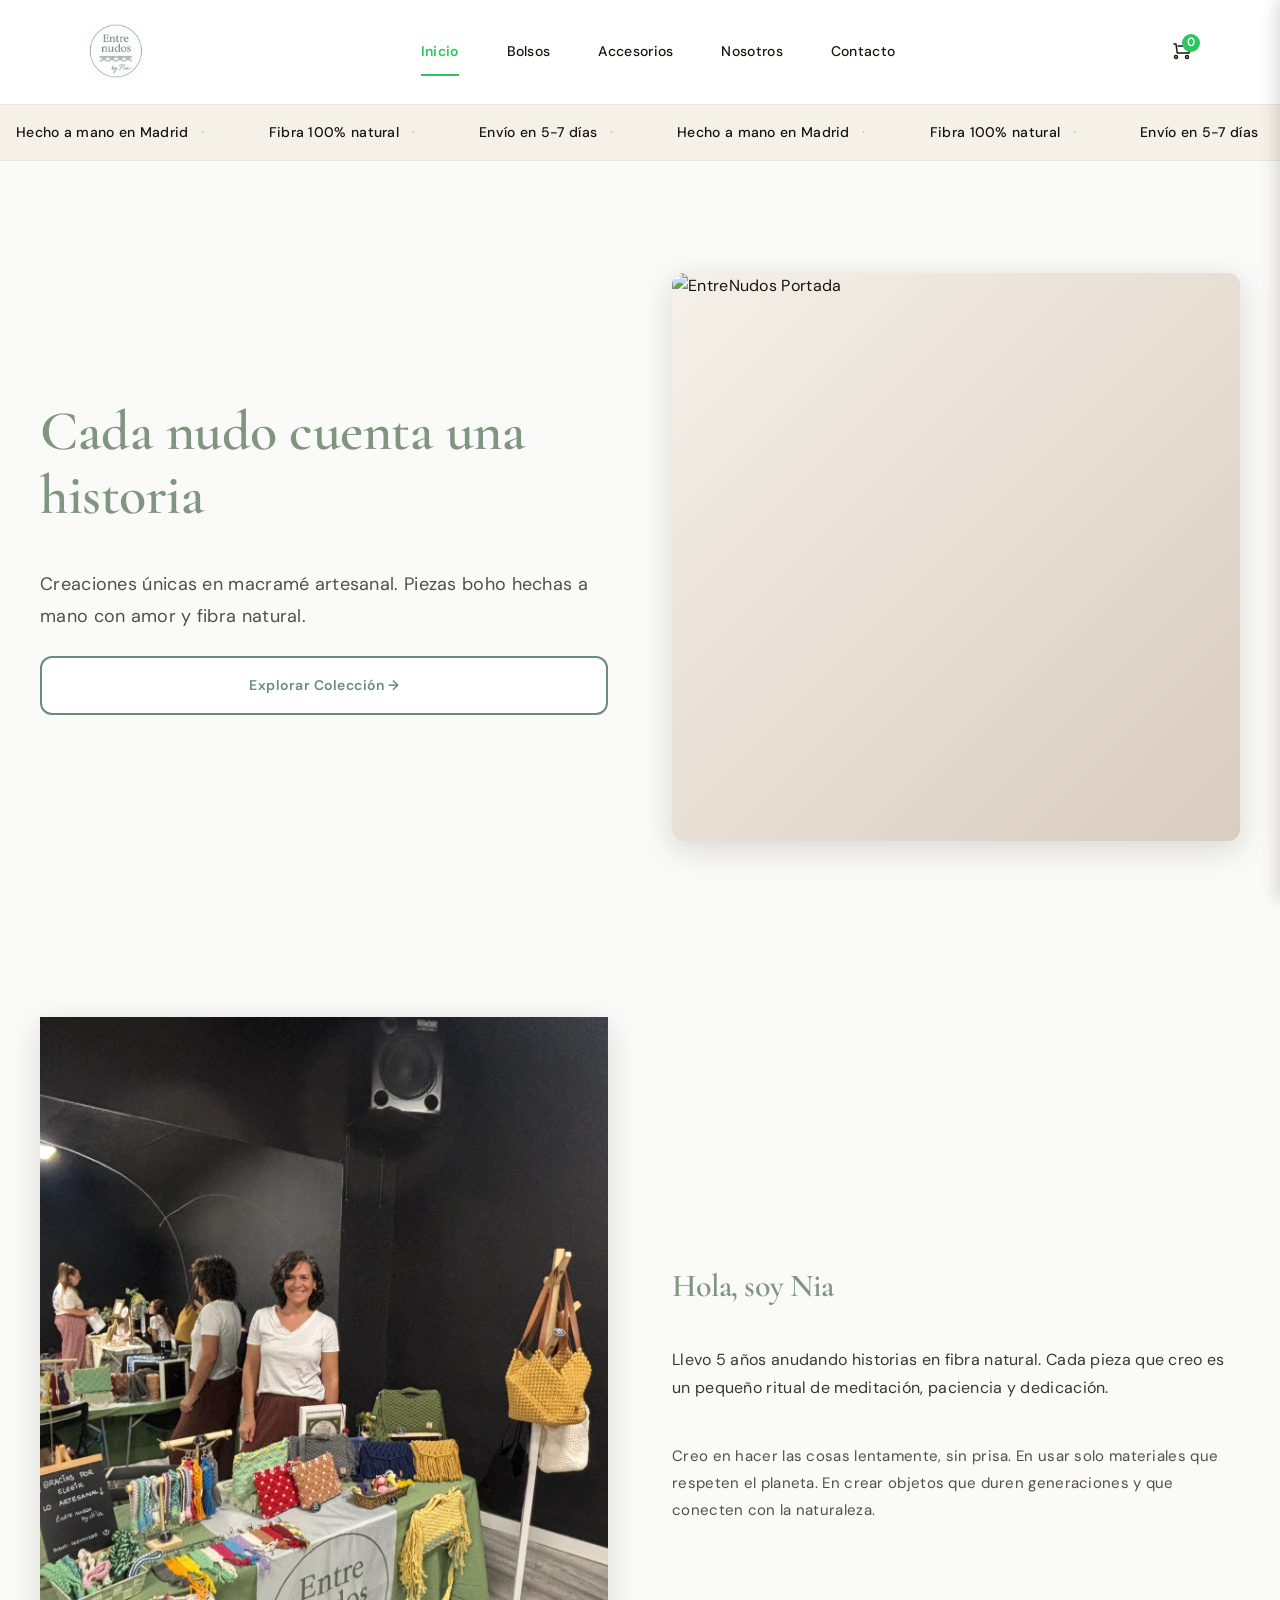
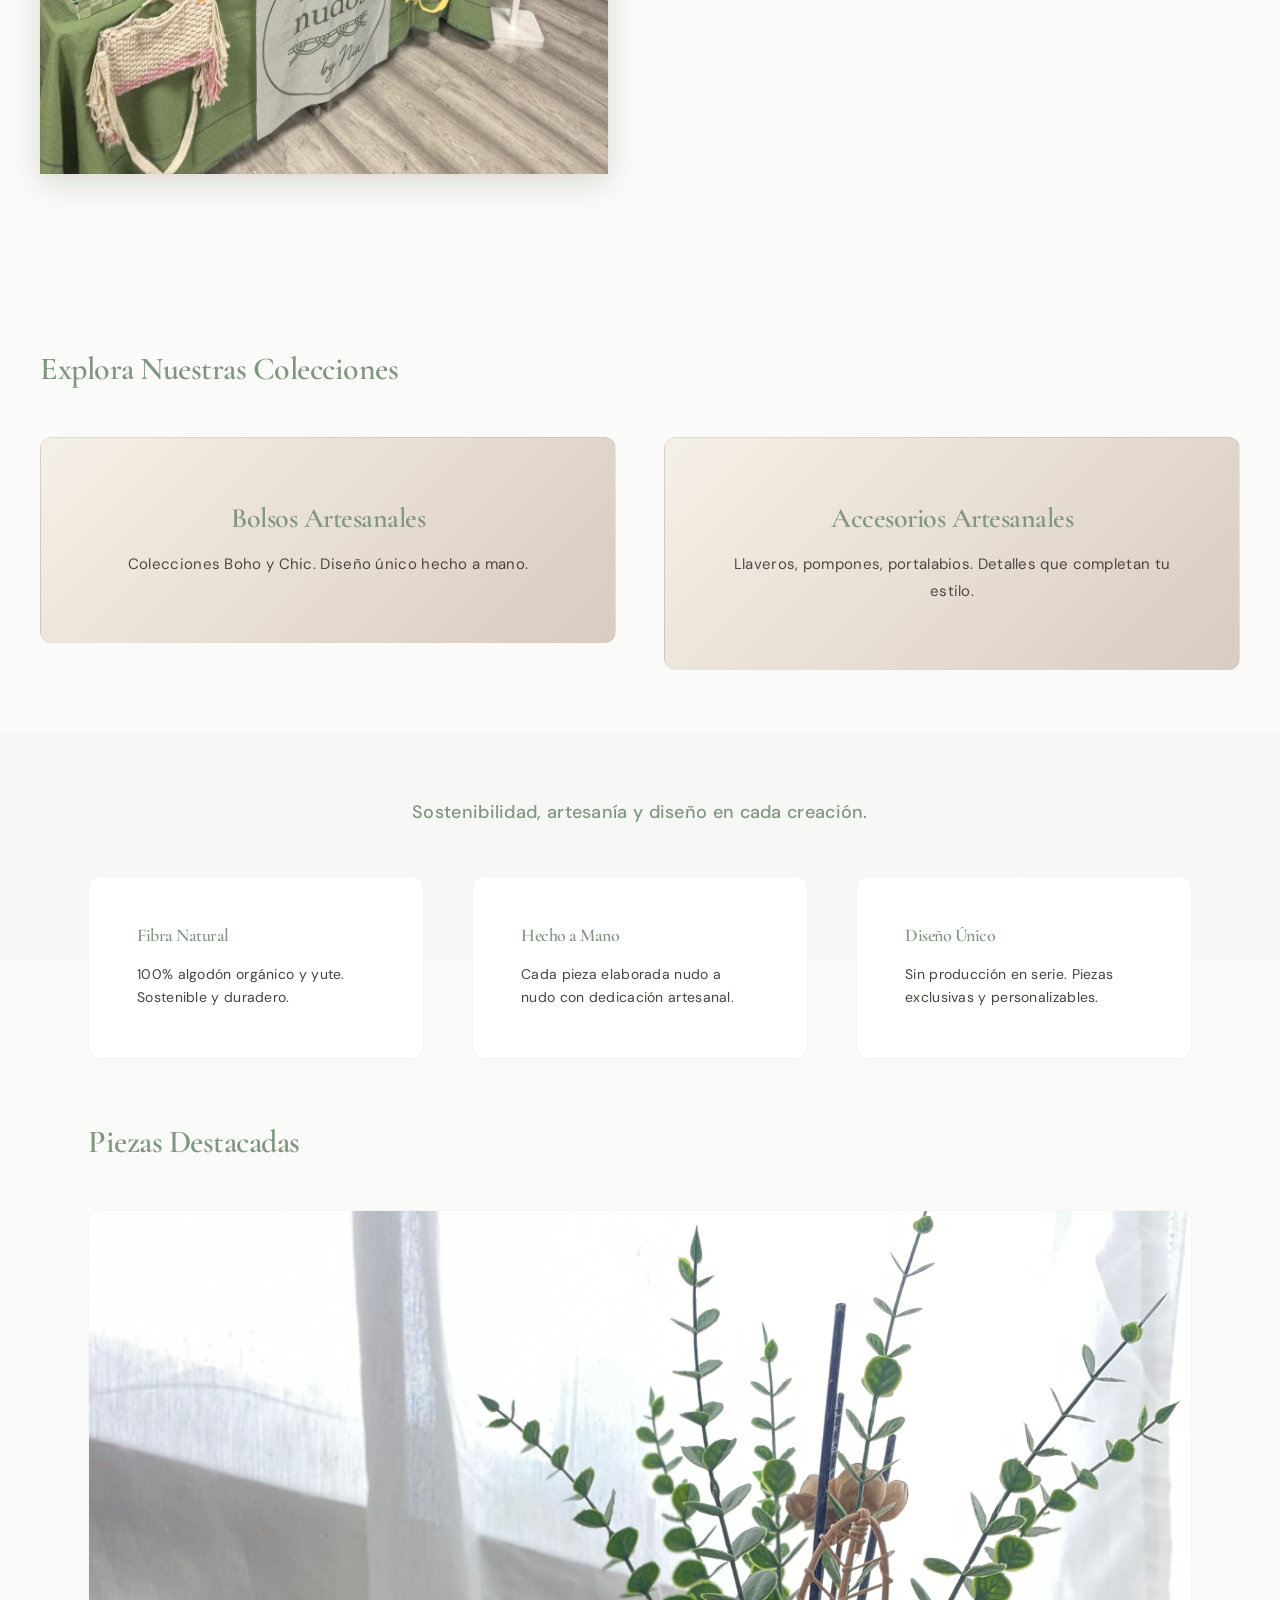
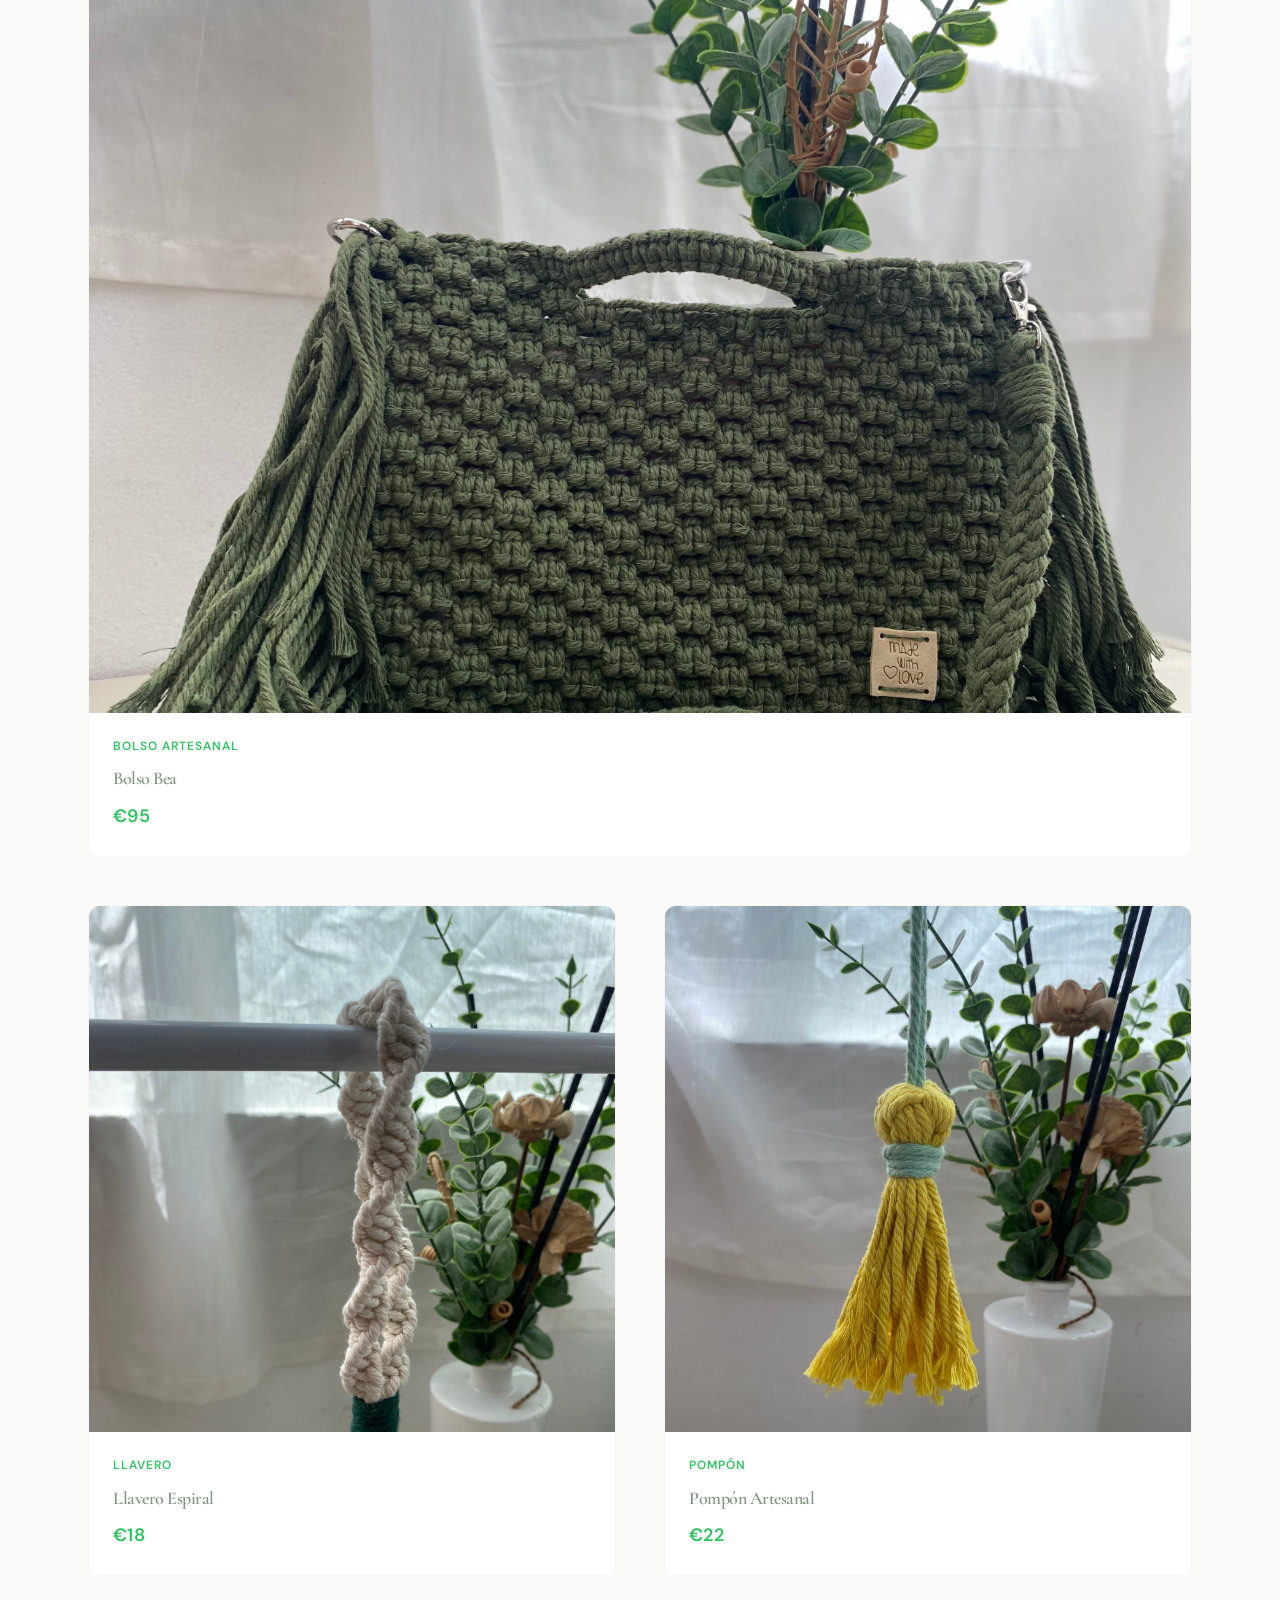
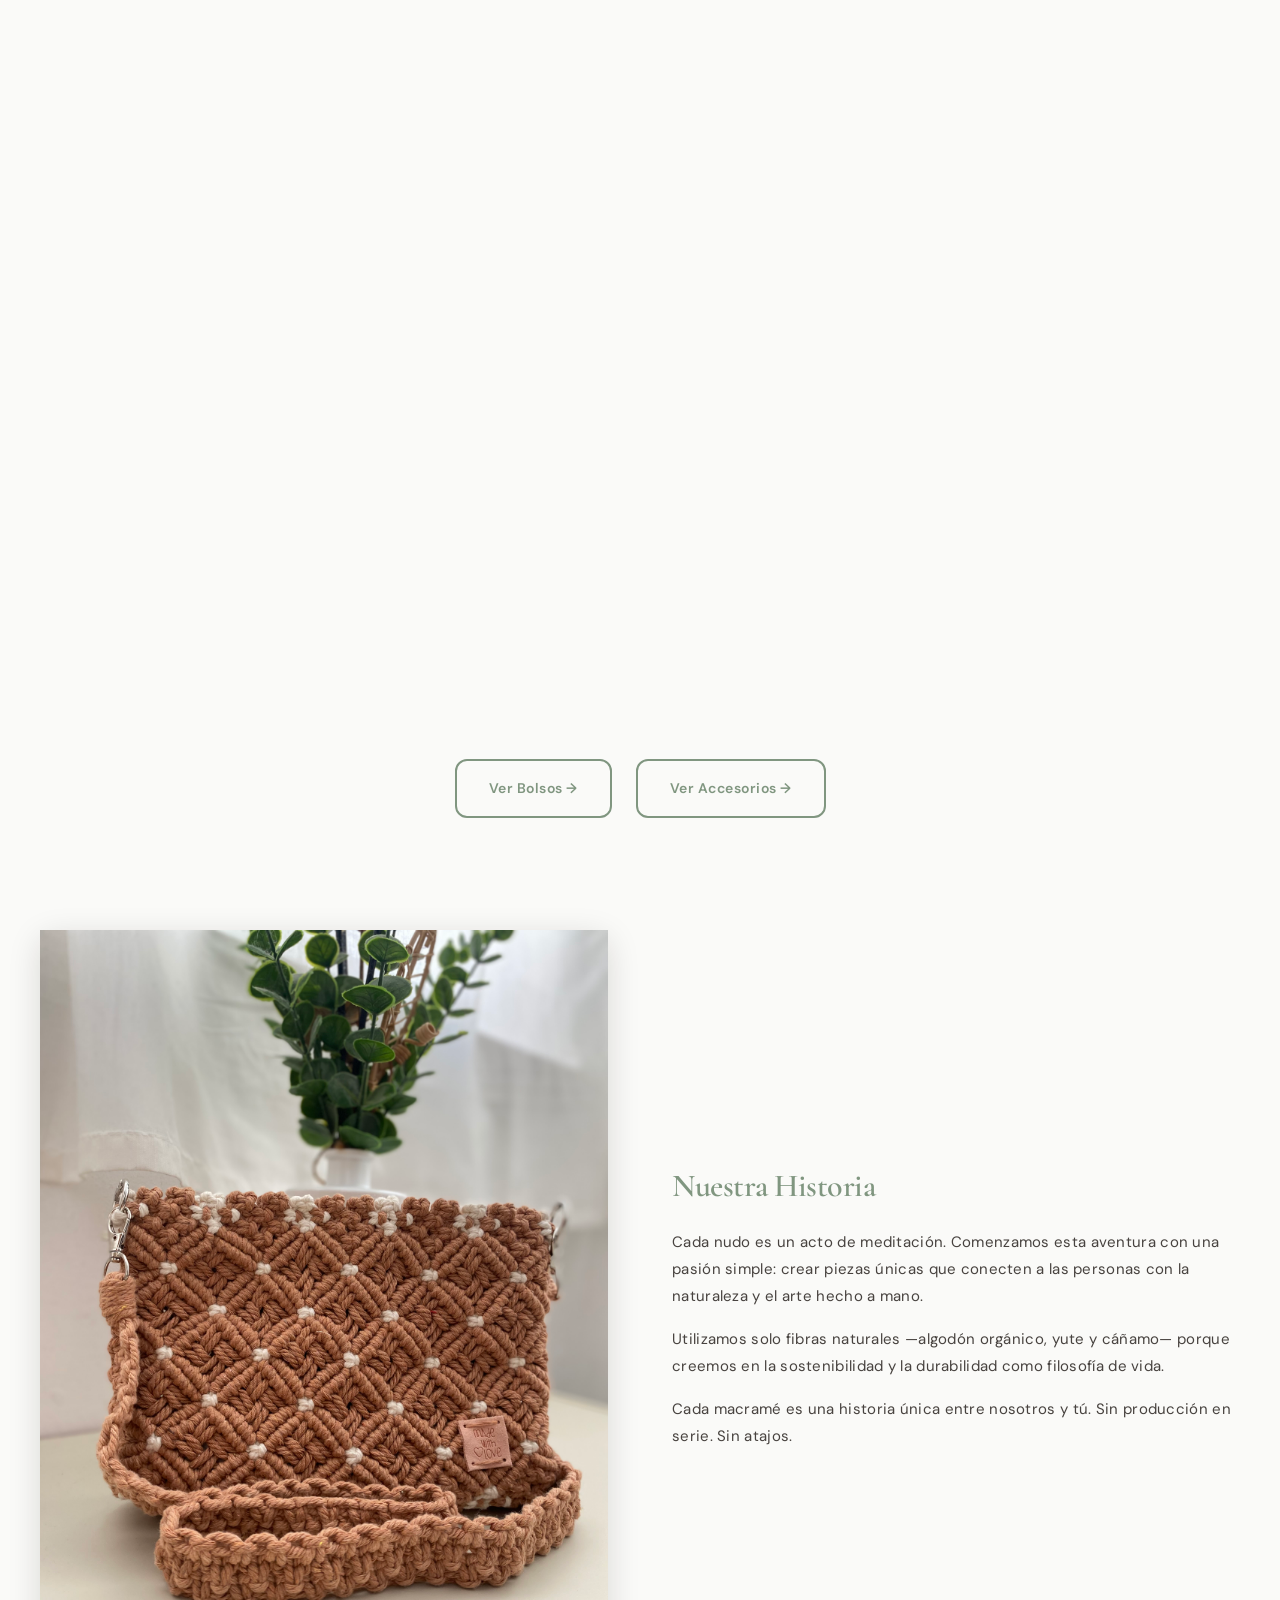
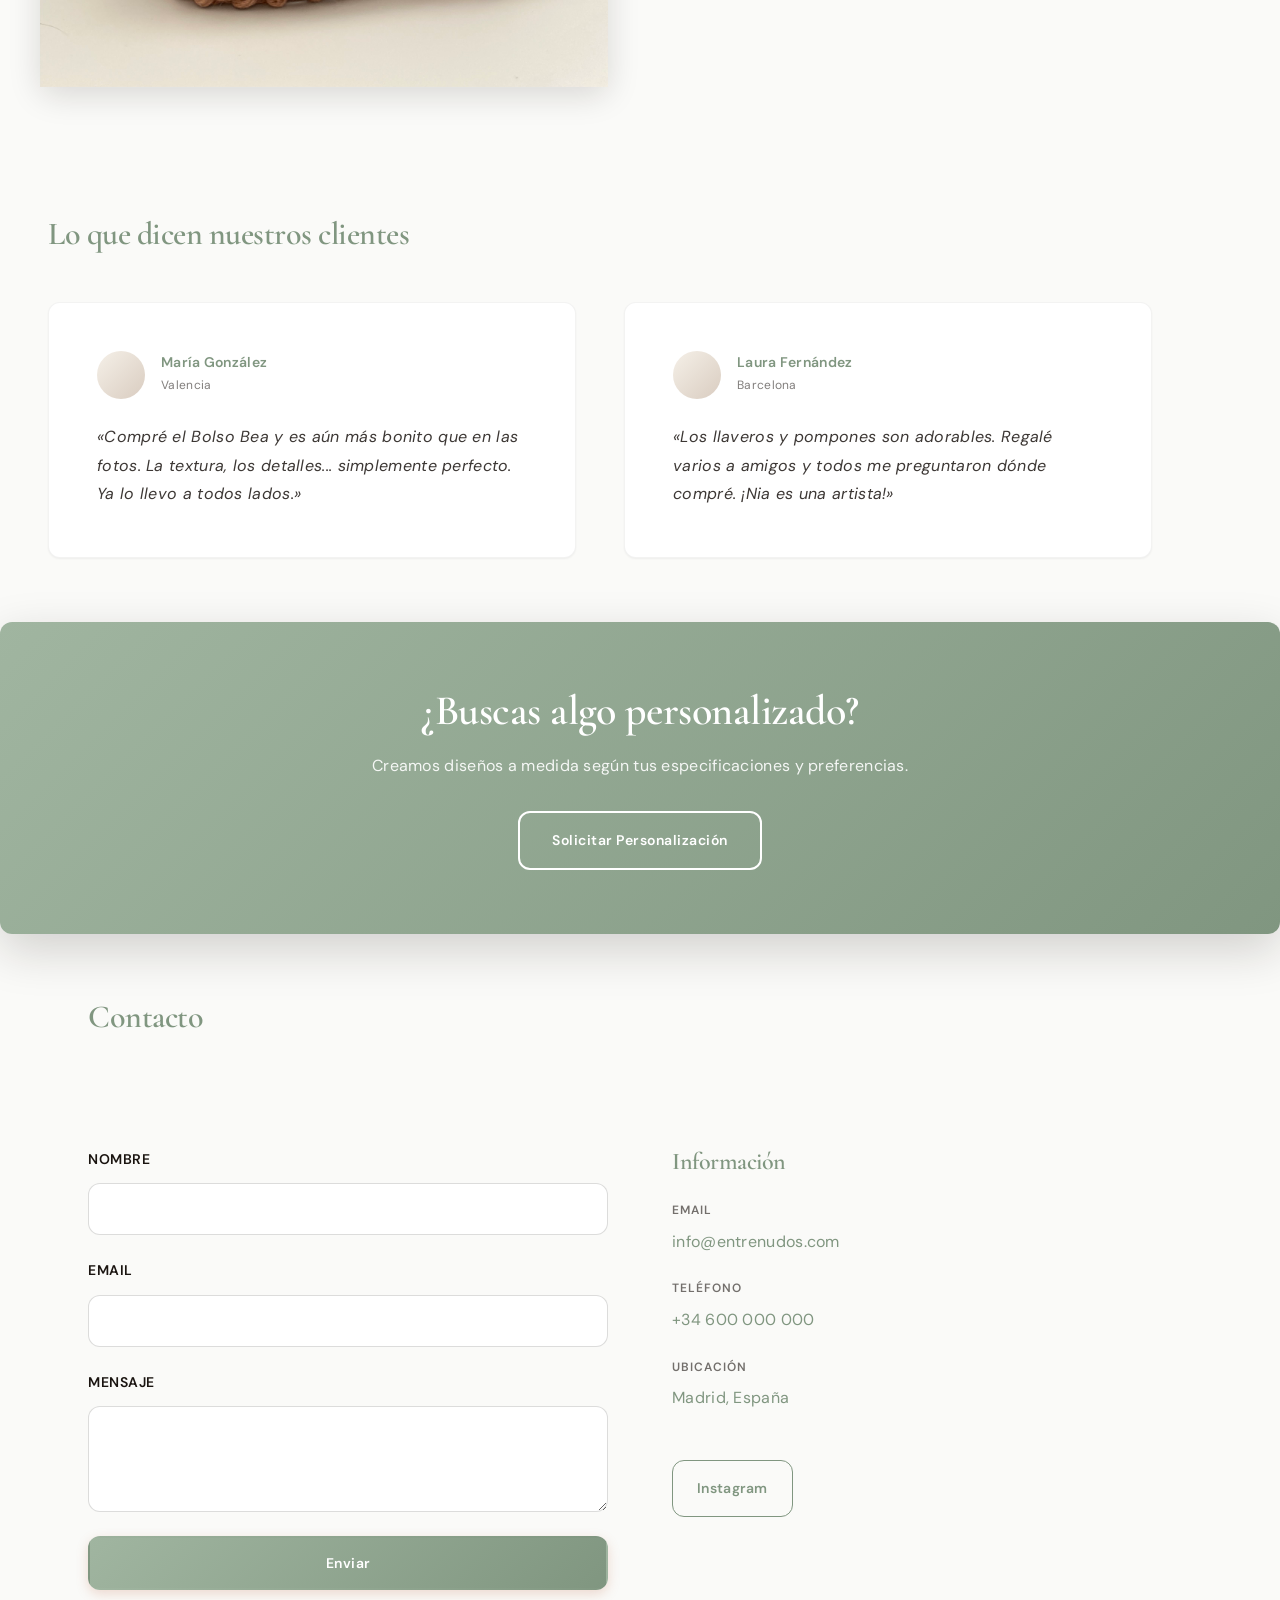
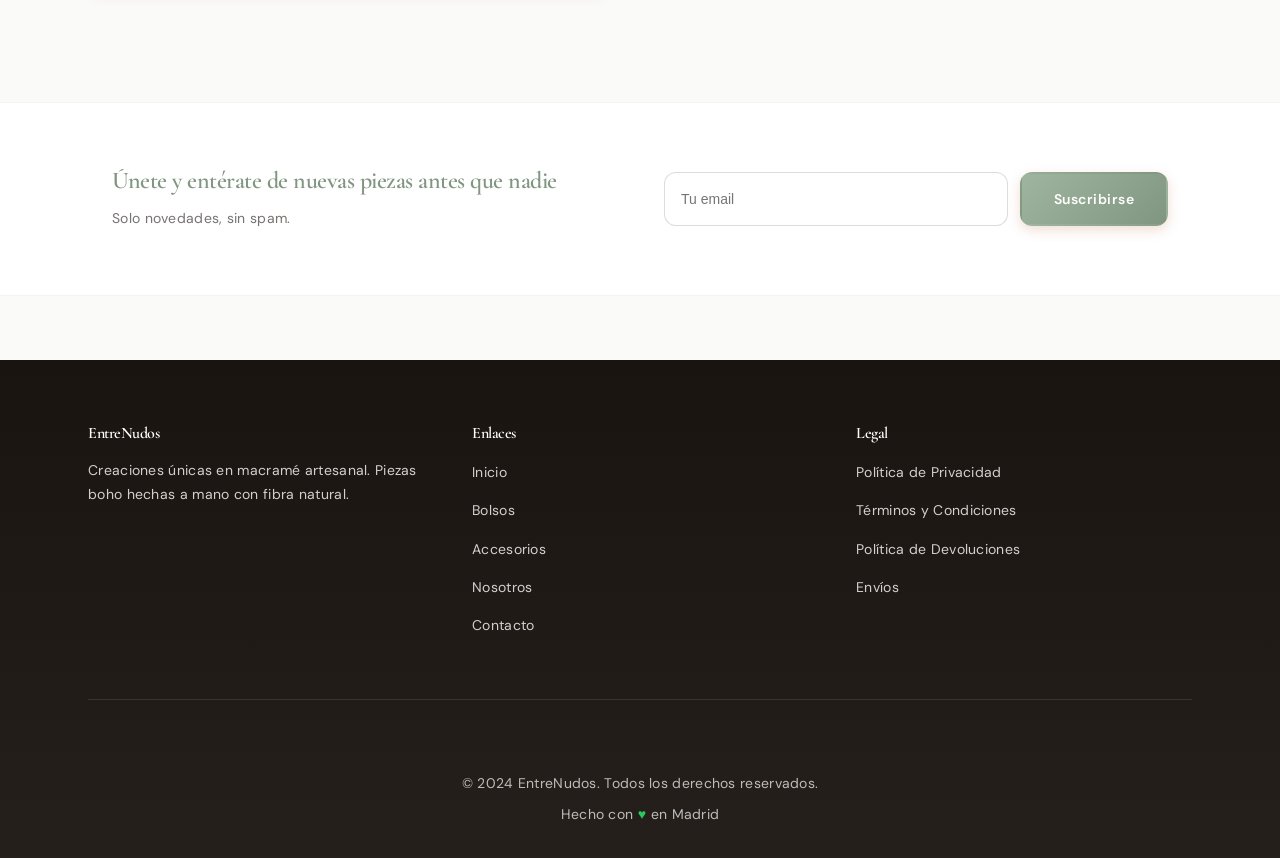
==== commit c503d7c5: "volver a object-fit cover para quitar letterbox" ====
(no text change in the page or its own stylesheets)
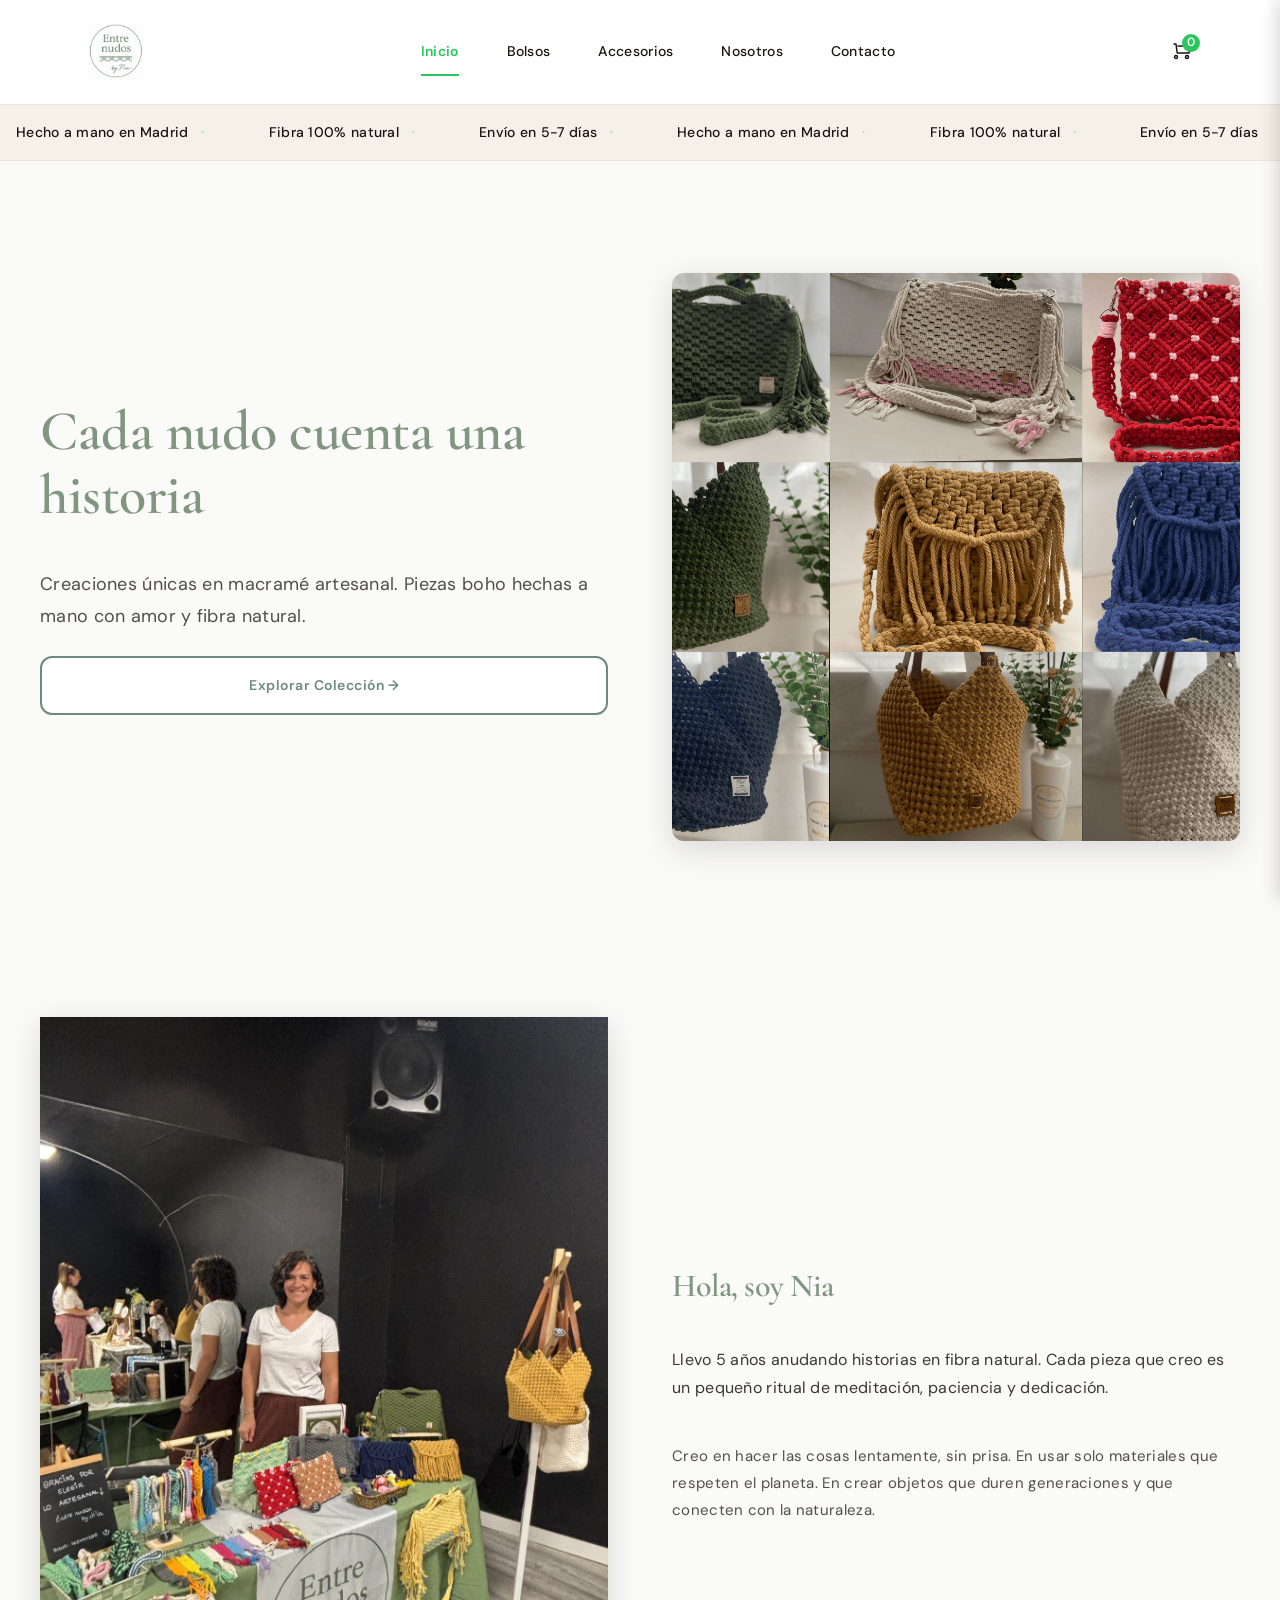
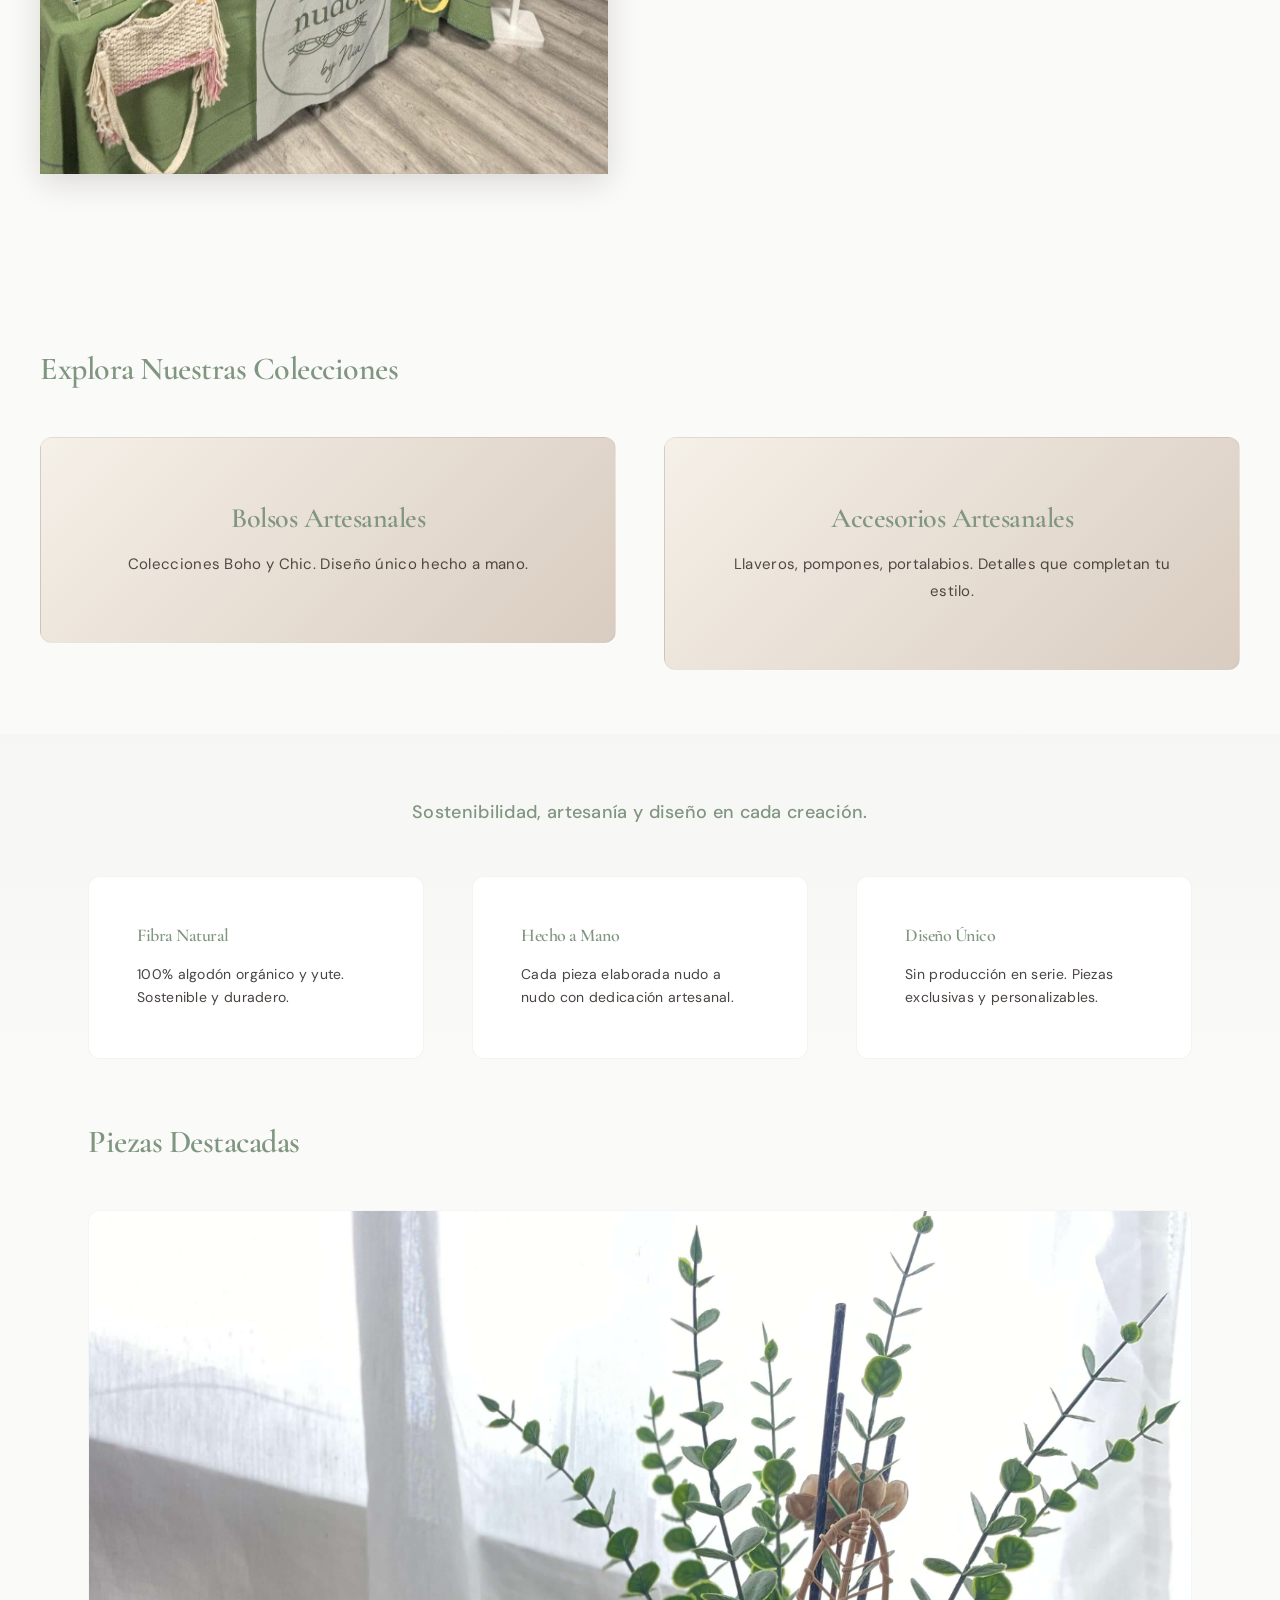
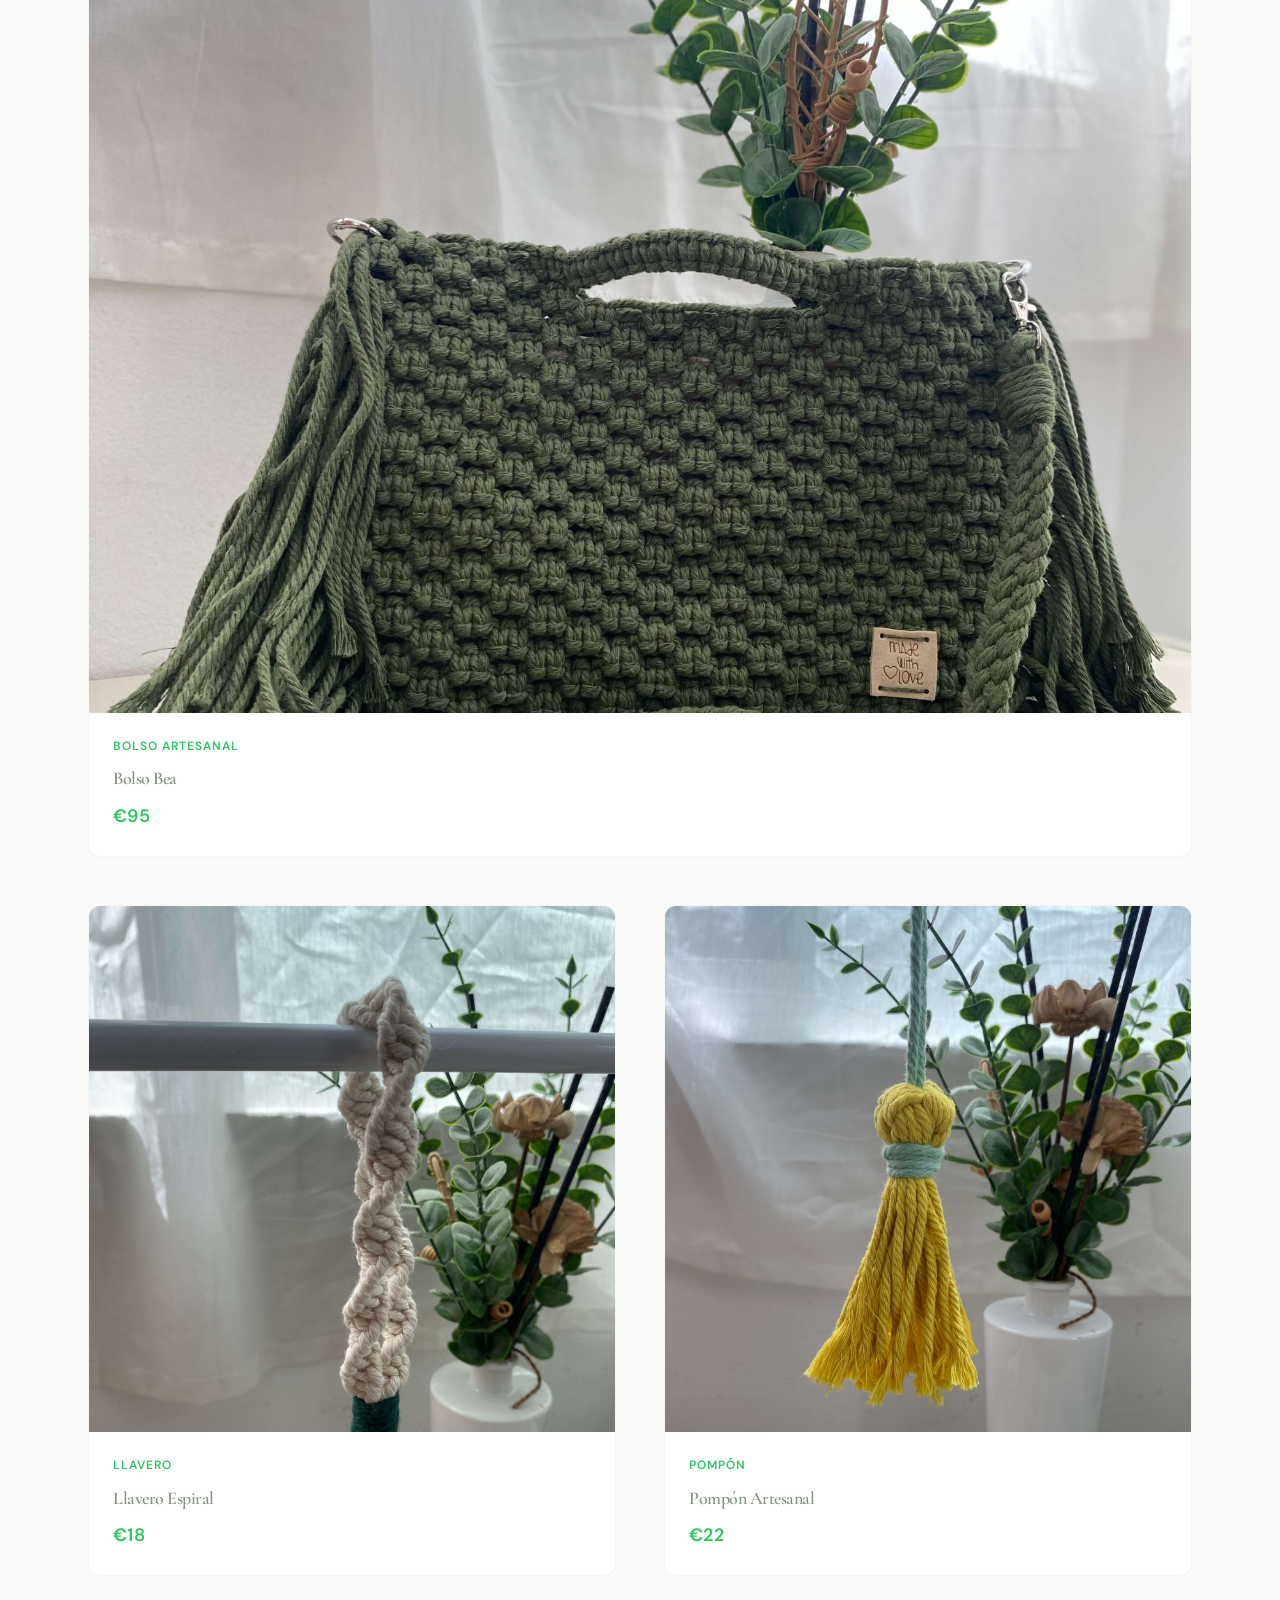
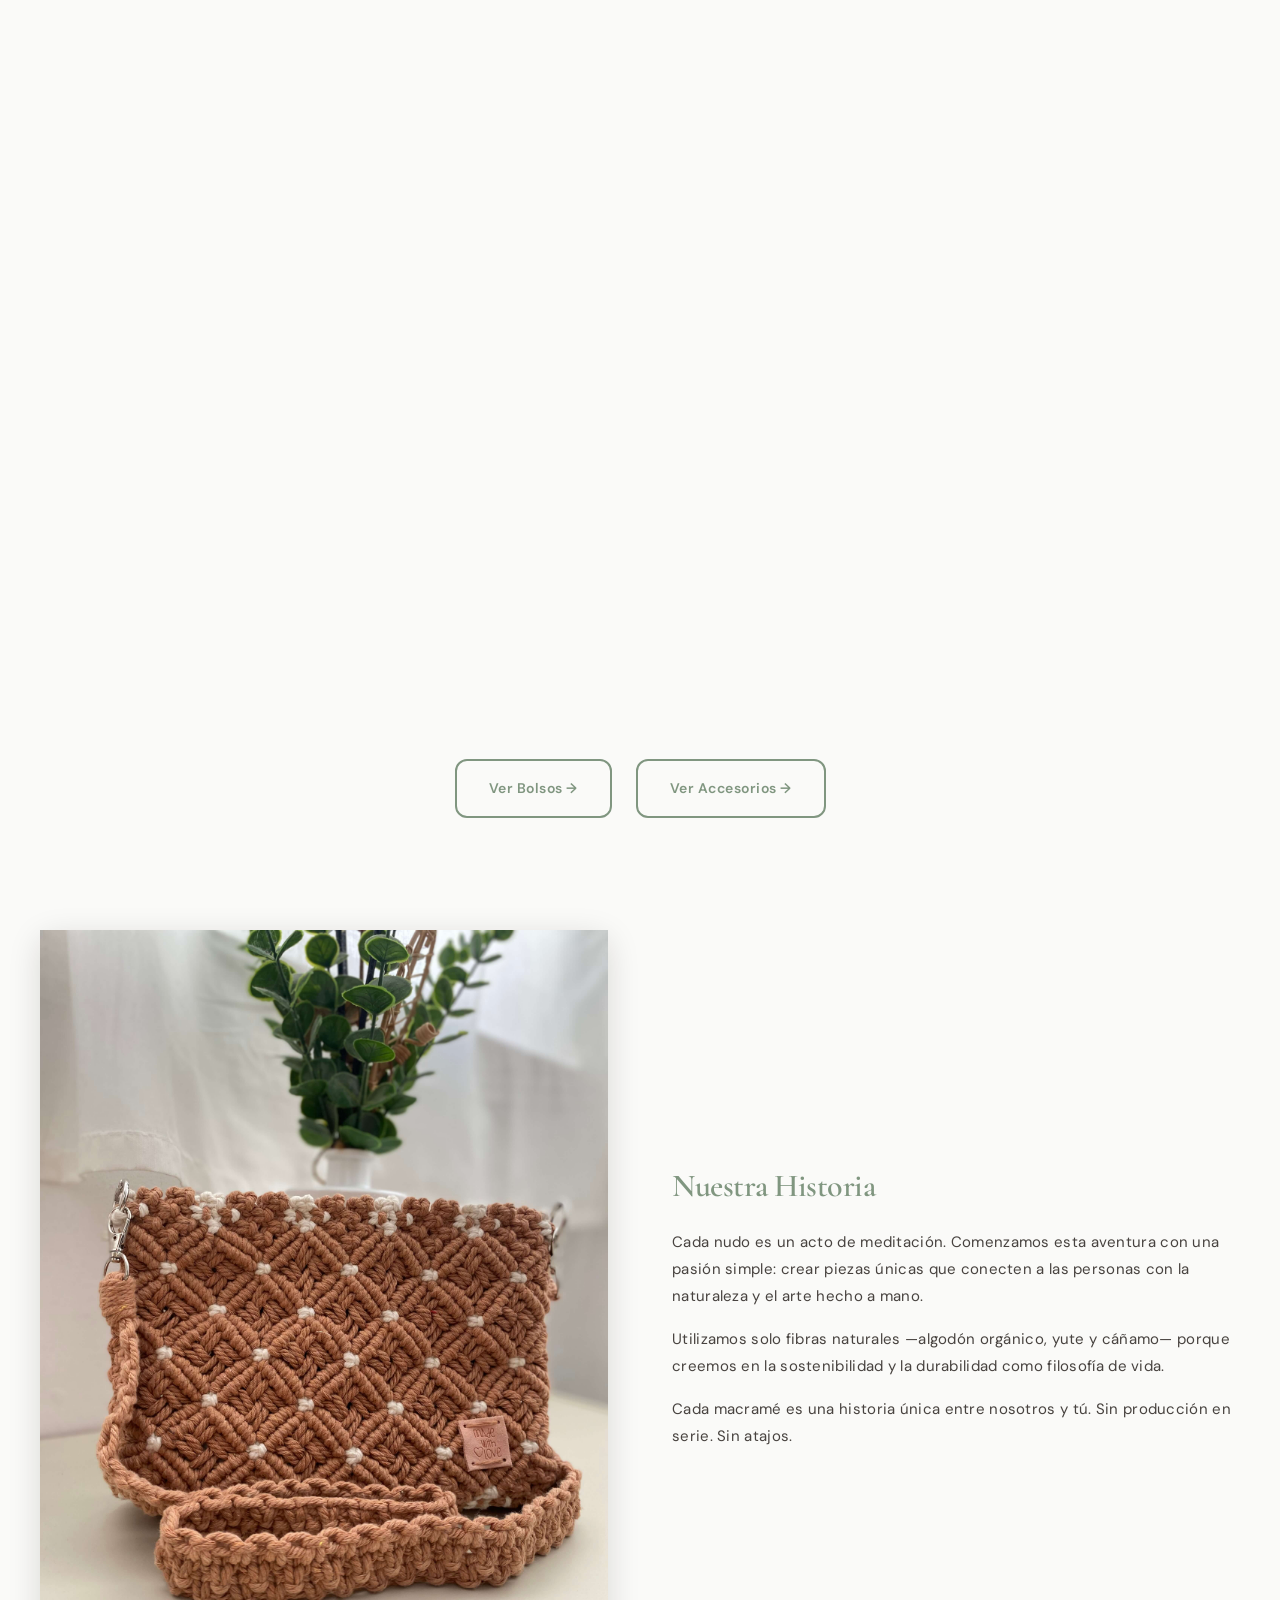
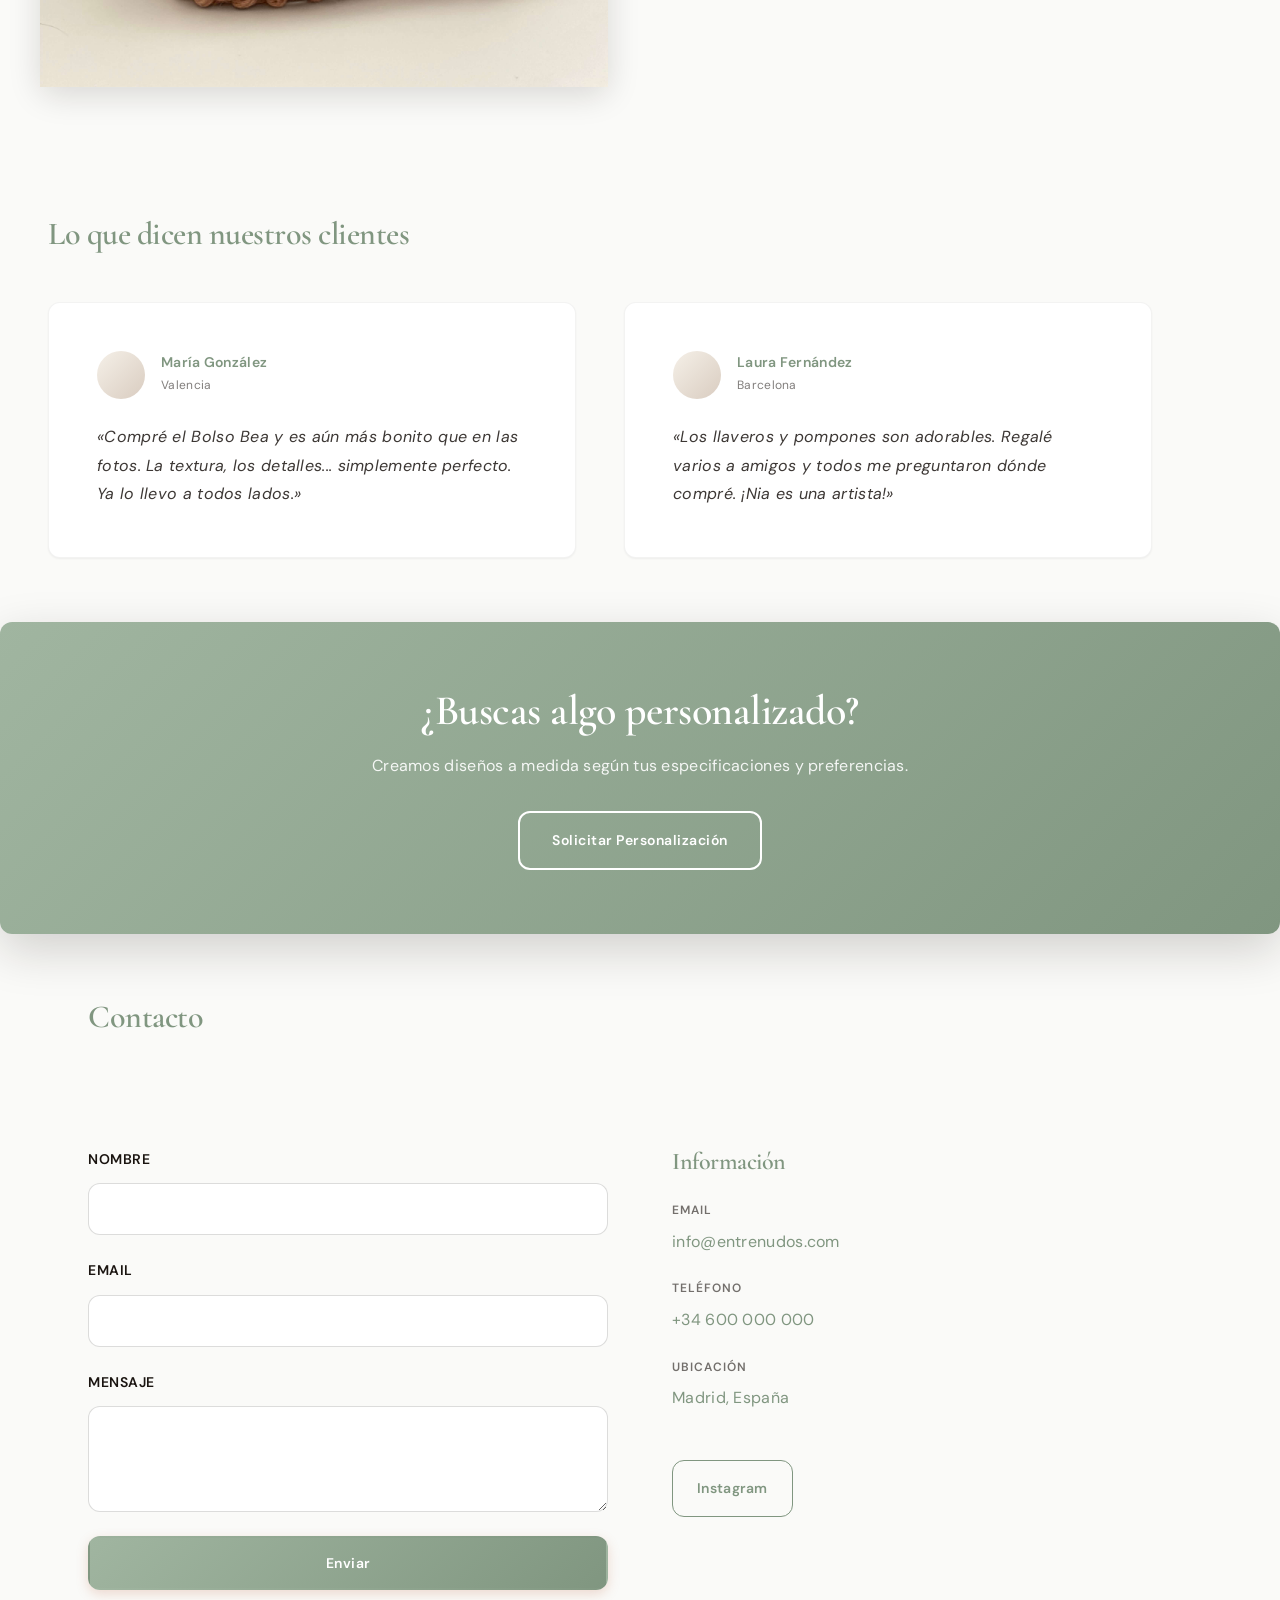
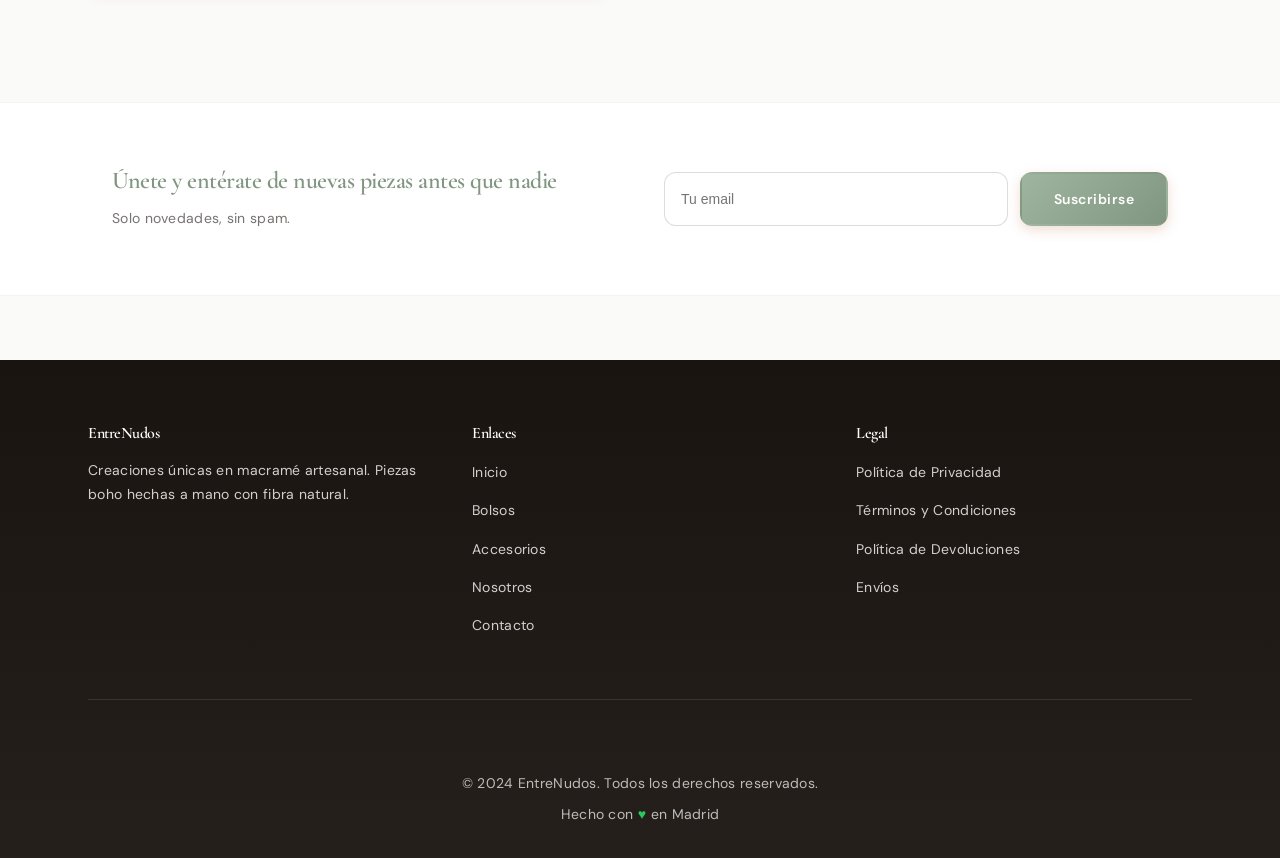
==== commit 9608e32c: "cambiar todas las imagenes a carpeta reducidas" ====
--- a/index.html
+++ b/index.html
@@ -19,7 +19,7 @@
     <header class="header">
         <div class="container">
             <div class="header-content">
-                <a href="index.html" class="logo"><img src="img/logo1.jpeg" alt="EntreNudos Logo" loading="lazy" style="height: 56px; width: auto;"></a>
+                <a href="index.html" class="logo"><img src="img/reducidas/logo1.jpeg" alt="EntreNudos Logo" loading="lazy" style="height: 56px; width: auto;"></a>
 
                 <nav class="nav">
                     <a href="index.html" class="nav-link active">Inicio</a>
@@ -68,14 +68,14 @@
             <a href="#colecciones" class="btn btn-detalle">Explorar Colección →</a>
         </div>
         <div class="hero-image">
-            <img src="img/portada.png" alt="EntreNudos Portada" loading="lazy" style="width: 100%; height: 100%; object-fit: cover; border-radius: var(--radius-lg);">
+            <img src="img/reducidas/portada.png" alt="EntreNudos Portada" loading="lazy" style="width: 100%; height: 100%; object-fit: cover; border-radius: var(--radius-lg);">
         </div>
     </section>
 
     <!-- ARTESANA PRESENTACIÓN -->
     <section class="artisan-intro container">
         <div class="artisan-image">
-            <img src="img/Nia.jpeg" alt="Nia, creadora de EntreNudos" loading="lazy">
+            <img src="img/reducidas/Nia.jpeg" alt="Nia, creadora de EntreNudos" loading="lazy">
         </div>
         <div class="artisan-content">
             <h2 style="font-size: 32px; color: var(--brown); margin-bottom: var(--spacing-lg); font-family: 'Cormorant Garamond', serif;">Hola, soy Nia</h2>
@@ -134,7 +134,7 @@
         <div class="products-grid asymmetric">
             <div class="product-card" data-category="bolsos" data-product-url="producto.html?id=bea" data-product-id="bolso-bea" data-variant-id="natural">
                 <div class="product-image">
-                    <img src="img/Bolso Boho/Bolso Bea/IMG_0627.jpeg" alt="Bolso Bea" loading="lazy">
+                    <img src="img/reducidas/Bolso Boho/Bolso Bea/IMG_0627.jpeg" alt="Bolso Bea" loading="lazy">
                     <div class="product-image-overlay">
                         <button class="quick-add-btn">+</button>
                     </div>
@@ -148,7 +148,7 @@
 
             <div class="product-card" data-category="llaveros" data-product-url="producto.html?id=llavero-1" data-product-id="llavero-espiral" data-variant-id="natural">
                 <div class="product-image">
-                    <img src="img/Llaveros/llavero espiral/IMG_0958.jpeg" alt="Llavero Espiral" loading="lazy">
+                    <img src="img/reducidas/Llaveros/llavero espiral/IMG_0958.jpeg" alt="Llavero Espiral" loading="lazy">
                     <div class="product-image-overlay">
                         <button class="quick-add-btn">+</button>
                     </div>
@@ -162,7 +162,7 @@
 
             <div class="product-card" data-category="pompones" data-product-url="producto.html?id=pompon-1" data-product-id="pompon-artesanal" data-variant-id="natural">
                 <div class="product-image">
-                    <img src="img/Pompones/IMG_0981.jpeg" alt="Pompón Artesanal" loading="lazy">
+                    <img src="img/reducidas/Pompones/IMG_0981.jpeg" alt="Pompón Artesanal" loading="lazy">
                     <div class="product-image-overlay">
                         <button class="quick-add-btn">+</button>
                     </div>
@@ -176,7 +176,7 @@
 
             <div class="product-card" data-category="bolsos" data-product-url="producto.html?id=jess" data-product-id="bolso-jess" data-variant-id="natural">
                 <div class="product-image">
-                    <img src="img/Bolso Chic/Bolso Jess/IMG_0711.jpeg" alt="Bolso Jess" loading="lazy">
+                    <img src="img/reducidas/Bolso Chic/Bolso Jess/IMG_0711.jpeg" alt="Bolso Jess" loading="lazy">
                     <div class="product-image-overlay">
                         <button class="quick-add-btn">+</button>
                     </div>
@@ -198,7 +198,7 @@
     <!-- HISTORIA -->
     <section class="history-section container">
         <div class="history-image">
-            <img src="img/Bolso Chic/Bolso Jess/IMG_0711.jpeg" alt="Historia de EntreNudos" loading="lazy">
+            <img src="img/reducidas/Bolso Chic/Bolso Jess/IMG_0711.jpeg" alt="Historia de EntreNudos" loading="lazy">
         </div>
         <div>
             <h2 style="font-size: 32px; color: var(--brown); margin-bottom: var(--spacing-lg); font-family: 'Cormorant Garamond', serif;">Nuestra Historia</h2>
